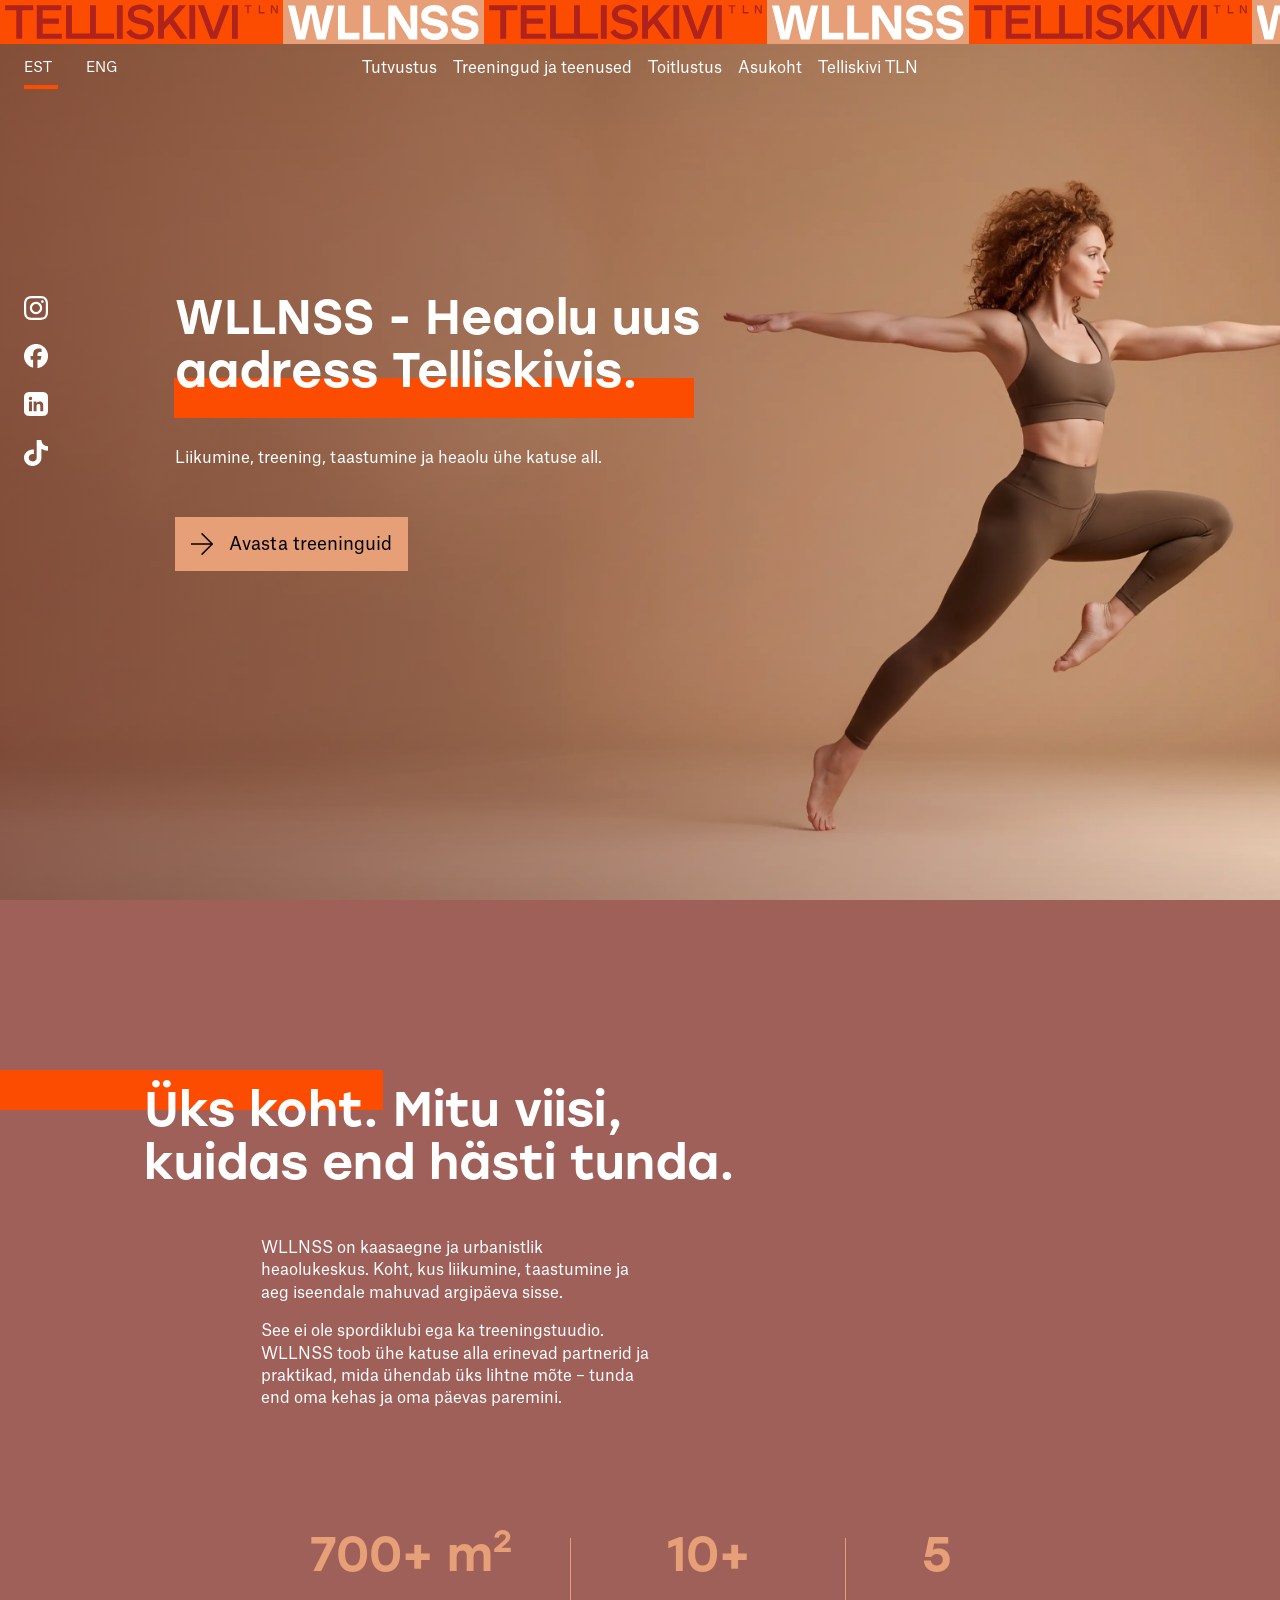
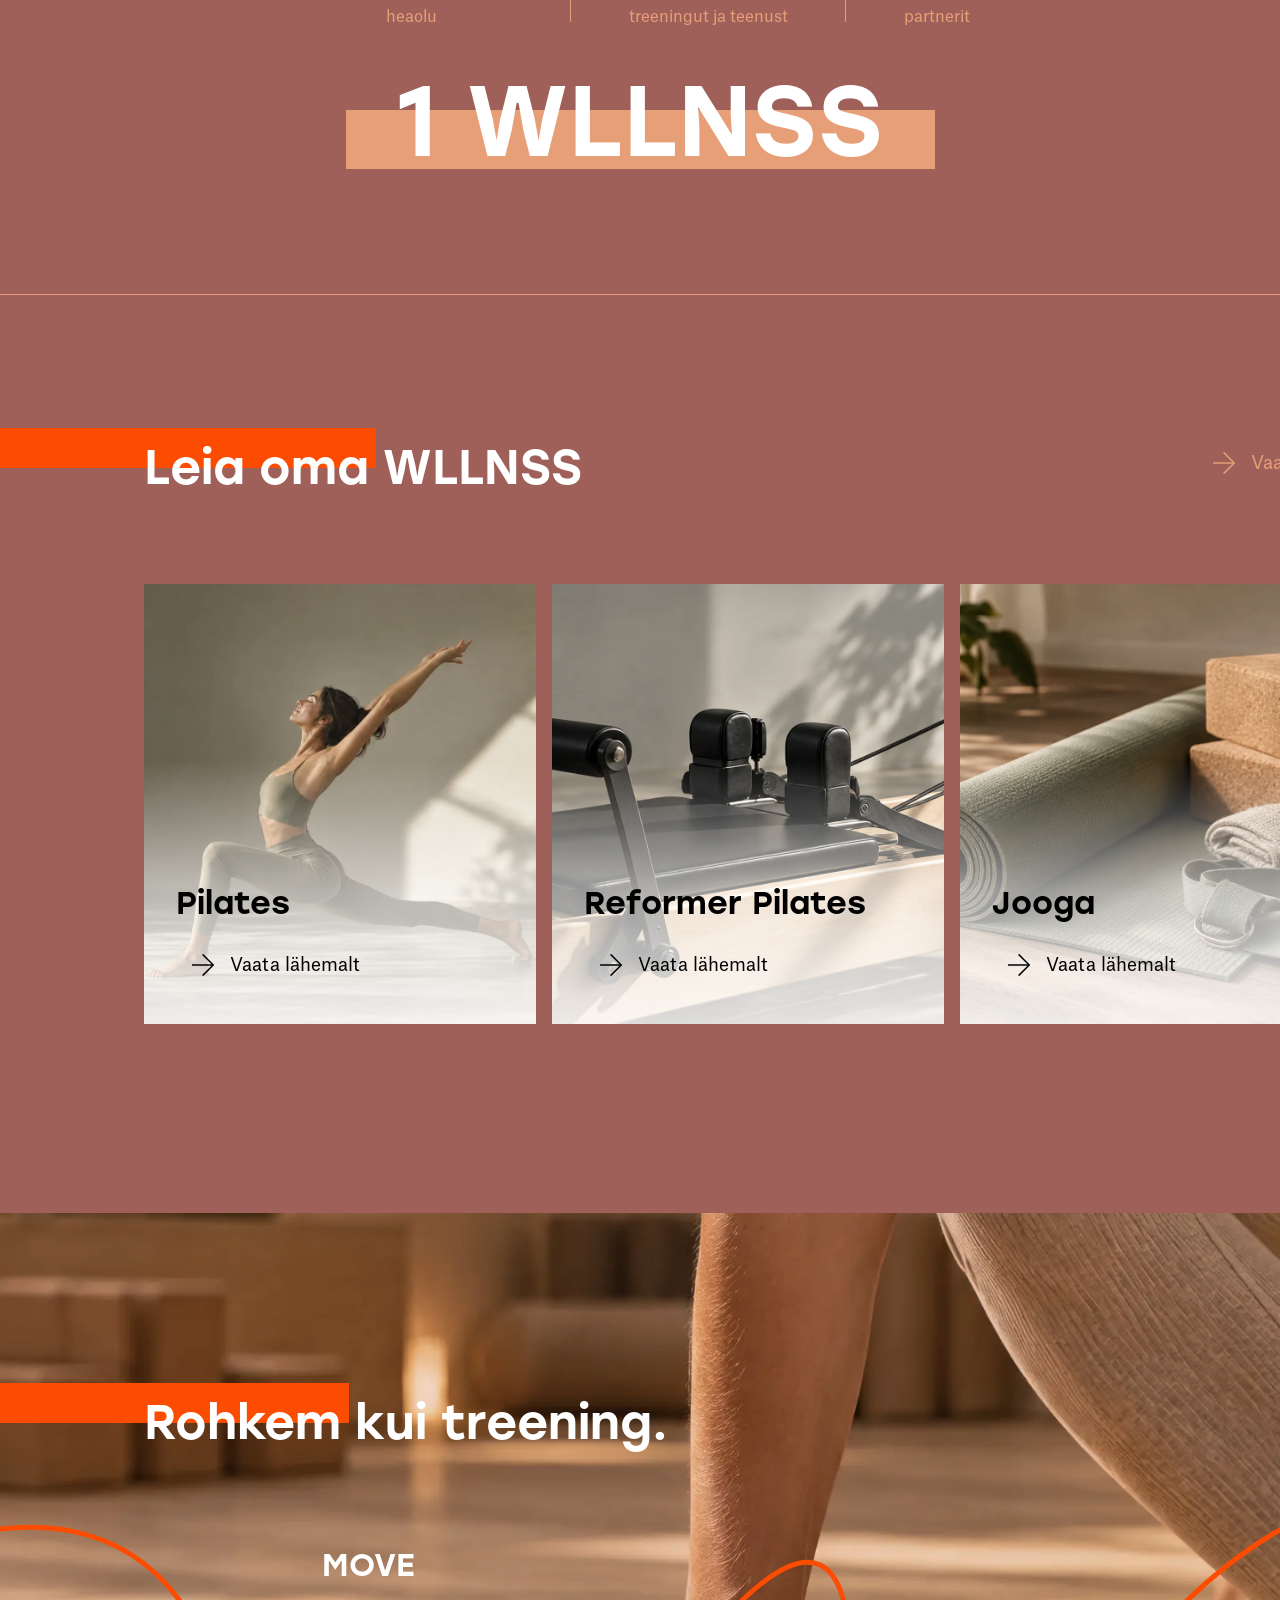
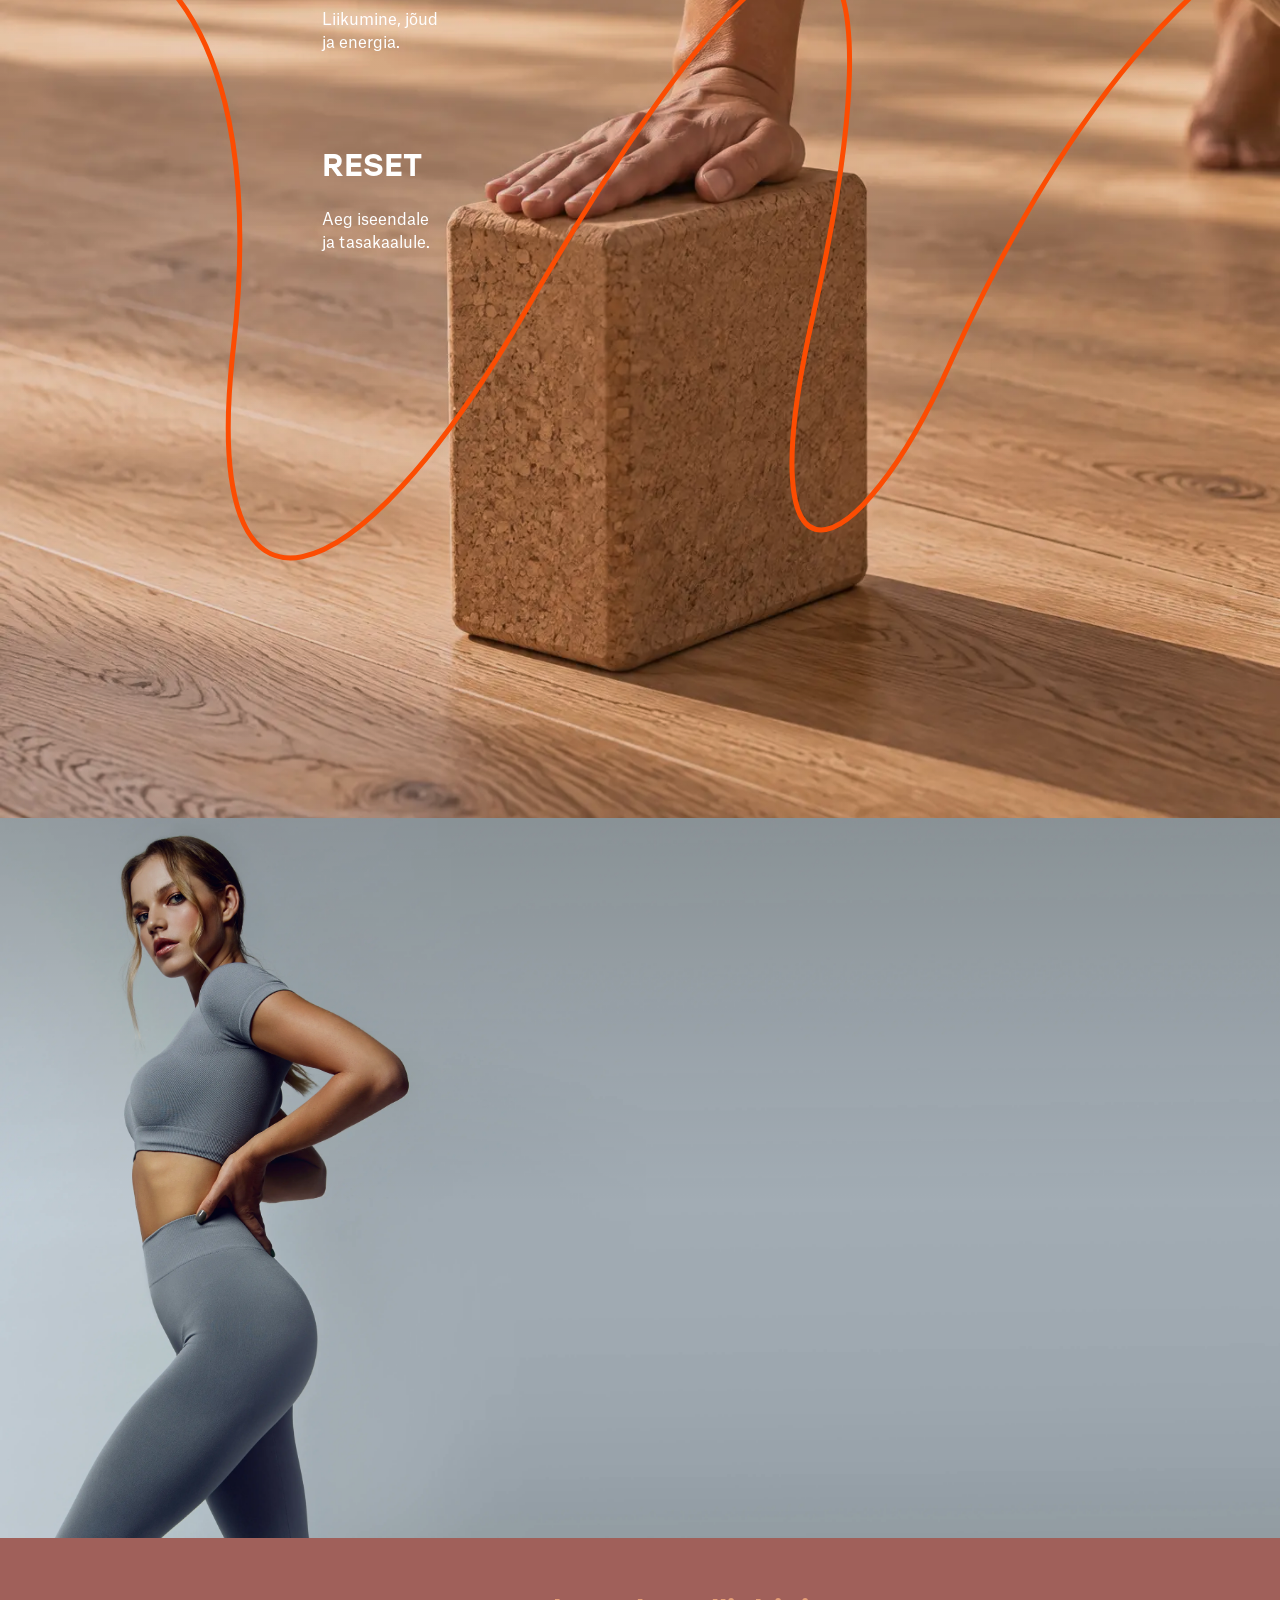
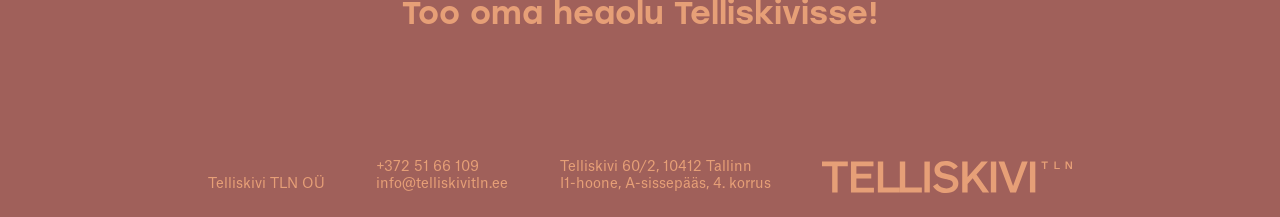
==== index.html @ 62256bb4 "Client feedback: menu links in the bar on desktop, Toitlustus item, filters off, new intro text Co-A" ====
<!doctype html>
<html lang="et">
<head>
  <!-- @head -->
  <meta charset="utf-8">
  <meta name="viewport" content="width=device-width, initial-scale=1">
  <meta name="robots" content="noindex, nofollow">
  <meta name="theme-color" content="#A0605A">
  <link rel="stylesheet" href="assets/css/tokens.css">
  <link rel="stylesheet" href="assets/css/style.css">
  <!-- /@head -->
  <title>WLLNSS &ndash; Telliskivi</title>
</head>
<body>

  <!-- @header -->
  <svg class="sprite" aria-hidden="true" focusable="false" xmlns="http://www.w3.org/2000/svg">
    <!-- nool.svg (identical in this file and M-hoone), stroke -> currentColor -->
    <symbol id="ic-nool" viewBox="0 0 22 22">
      <path d="M0 11.0024H21.2067" stroke="currentColor" stroke-width="1.5" stroke-miterlimit="10" fill="none"/>
      <path d="M10.6033 0.367188L21.2637 11.0025L10.6033 21.6378" stroke="currentColor" stroke-width="1.5" stroke-miterlimit="10" fill="none"/>
    </symbol>
  </svg>

  <!-- Sticky header. Ticker and menu bar both stay at the top; the bar
       gets its 90% light background as soon as the page scrolls.
       Menu = main Telliskivi site menu, Figma "MENÜÜ EXPLORATION" 3:398:
       transparent 3:605, open 3:815, scrolled + open 3:1035.
       KOGUKOND is a main-site item and is left out on WLLNSS (Ken). -->
  <header class="hdr" data-header>
    <!-- Figma 2:59 — ticker-logo.svg is exactly one repeat period, so it tiles with no seam -->
    <a class="ticker" href="index.html" aria-label="Telliskivi TLN WLLNSS — avaleht">
      <span class="ticker__track"></span>
    </a>

    <div class="hdr__bar">
      <nav class="lang" aria-label="Keel">
        <a href="#" aria-current="true">EST</a>
        <a href="#" lang="en">ENG</a>
      </nav>

      <!-- Client 2026-10-14: menu out of the burger into the bar on desktop, like the
           main site's centre links (telliskivitln.ee). Not in Figma. -->
      <nav class="hdr__links" aria-label="Peamen&uuml;&uuml;">
        <a href="index.html#tutvustus">Tutvustus</a>
        <a href="treeningud.html" data-page="treeningud">Treeningud ja teenused</a>
        <a href="#">Toitlustus</a>   <!-- placeholder: client sends the link / PDF -->
        <a href="index.html#asukoht">Asukoht</a>
        <a href="https://telliskivitln.ee" target="_blank" rel="noopener">Telliskivi TLN</a>
      </nav>

      <div class="hdr__right">
        <button class="hdr__menu-btn" data-burger aria-expanded="false" aria-controls="site-nav">
          <span class="hdr__menu-label">Men&uuml;&uuml;</span>
          <span class="hdr__burger" aria-hidden="true"><i></i><i></i><i></i></span>
          <img class="hdr__close" src="assets/img/sulge.svg" alt="" width="24" height="18">
        </button>
      </div>
    </div>

    <!-- Open menu — 3:1027 (transparent, blur only) / 3:1247 (scrolled, 90% light) -->
    <nav class="menu-drop" id="site-nav" data-nav>
      <!-- Menu (Ken, 2026-10-12; Toitlustus added 2026-10-14) — phones/tablets only, desktop has the links in the bar -->
      <a href="index.html#tutvustus">Tutvustus</a>
      <a href="treeningud.html" data-page="treeningud">Treeningud ja teenused</a>
      <a href="#">Toitlustus</a>   <!-- placeholder: client sends the link / PDF -->
      <a href="index.html#asukoht">Asukoht</a>
      <a href="https://telliskivitln.ee" target="_blank" rel="noopener">Telliskivi TLN</a>
    </nav>
  </header>
  <!-- /@header -->

  <main>

    <!-- HERO — Figma 2:156 -->
    <section class="hero">
      <img class="hero__img" src="assets/img/WLLNSS_2.webp" alt="" fetchpriority="high">
      <div class="canvas">
        <span class="bar bar--hero" data-reveal aria-hidden="true"></span>
        <h1 class="hero__title h1" data-reveal>WLLNSS - Heaolu uus<br>aadress Telliskivis.</h1>
        <p class="hero__text" data-reveal data-reveal-delay="80">Liikumine, treening, taastumine ja heaolu &uuml;he katuse all.</p>
        <a class="nupp nupp--hele hero__cta" href="#treeningud" data-reveal data-reveal-delay="160"><svg class="nupp__arrow" aria-hidden="true"><use href="#ic-nool"/></svg>Avasta treeninguid</a>

      </div>

      <!-- Figma 2:201 — social.svg inlined (fill -> currentColor) with a link
           around each icon, so each one can change colour on hover.
           Outside .canvas so it is always 24px from the screen edge, not the 1440 canvas. -->
      <svg class="social" width="24" height="170" viewBox="0 0 24 170" fill="none" xmlns="http://www.w3.org/2000/svg">
          <a href="#" aria-label="Instagram"><rect y="0" width="24" height="24" fill="transparent"/><path d="M7.03179 0.077863C5.75504 0.139923 4.8817 0.343834 4.1192 0.640834C3.3301 0.946701 2.66069 1.35896 1.99571 2.02831C1.33074 2.69767 0.918457 3.36703 0.617002 4.15608C0.31998 4.91853 0.120488 5.7918 0.0628566 7.06846C0.00965865 8.35399 -0.00364083 8.76181 0.000792326 12.0199C0.00522549 15.2781 0.0229581 15.6859 0.0805892 16.967C0.142653 18.2437 0.346579 19.1169 0.643601 19.8794C0.949489 20.6684 1.36177 21.3378 2.03118 22.0027C2.70059 22.6676 3.36999 23.0755 4.1591 23.3813C4.9216 23.6783 5.79493 23.8778 7.07168 23.9354C8.35287 23.9931 8.76072 24.0064 12.0191 23.9975C15.2775 23.9931 15.6898 23.9753 16.9665 23.9177C18.2433 23.8556 19.1166 23.6517 19.8791 23.3547C20.6682 23.0444 21.3376 22.6366 22.0026 21.9673C22.6675 21.2979 23.0754 20.6285 23.3813 19.8395C23.6783 19.077 23.8778 18.2038 23.9354 16.9271C23.9931 15.646 24.0064 15.2382 23.9975 11.9801C23.9931 8.72191 23.9753 8.31409 23.9177 7.033C23.8556 5.75634 23.6517 4.88307 23.3547 4.12062C23.0444 3.33157 22.6365 2.66221 21.9671 1.99729C21.2977 1.33236 20.6283 0.920104 19.8392 0.61867C19.0767 0.32167 18.2034 0.122191 16.9266 0.0645645C15.6454 0.0069375 15.2376 -0.00636103 11.9792 0.00250466C8.72082 0.00693751 8.31297 0.0246689 7.03179 0.0822959M7.17365 21.7722C6.00329 21.7234 5.36935 21.5284 4.94377 21.3644C4.38519 21.1472 3.98177 20.8856 3.56062 20.469C3.13947 20.0478 2.87791 19.6489 2.66069 19.0903C2.49666 18.6648 2.29717 18.0309 2.24397 16.8606C2.18634 15.5973 2.17304 15.216 2.16418 12.0111C2.15974 8.80613 2.16861 8.42934 2.22624 7.16155C2.275 5.99128 2.47006 5.35738 2.63409 4.93183C2.85132 4.36886 3.10844 3.9699 3.52959 3.54878C3.95074 3.12766 4.34972 2.86612 4.9083 2.64891C5.32945 2.4849 5.96783 2.28542 7.13375 2.23223C8.40163 2.17017 8.77845 2.1613 11.9836 2.15243C15.1888 2.148 15.5701 2.15687 16.8335 2.21449C18.0039 2.26326 18.6378 2.4583 19.0634 2.62232C19.6264 2.83953 20.0254 3.09663 20.4465 3.51775C20.8677 3.93887 21.1292 4.33339 21.3465 4.89637C21.5105 5.31749 21.71 5.95582 21.7632 7.12165C21.8252 8.38945 21.8385 8.76624 21.843 11.9712C21.8474 15.1761 21.8385 15.5574 21.7809 16.8207C21.7322 17.991 21.5371 18.6249 21.3731 19.0504C21.1558 19.609 20.8987 20.0124 20.4776 20.4335C20.0564 20.8546 19.6574 21.1161 19.0989 21.3334C18.6777 21.4974 18.0393 21.6968 16.8734 21.75C15.6055 21.8077 15.2287 21.821 12.0235 21.8298C8.81835 21.8343 8.44153 21.8254 7.17365 21.7678M16.9576 5.58346C16.9576 6.37694 17.6049 7.0197 18.3984 7.0197C19.1919 7.0197 19.8392 6.3725 19.8348 5.57902C19.8348 4.78554 19.1875 4.13835 18.3895 4.14278C17.596 4.14278 16.9488 4.78998 16.9532 5.58346M5.83927 12.0066C5.8437 15.4111 8.60999 18.1639 12.0147 18.155C15.4193 18.1506 18.1723 15.3845 18.1679 11.9801C18.1635 8.57563 15.3972 5.82283 11.9925 5.8317C8.58783 5.83613 5.83483 8.60222 5.8437 12.0066M8.00265 12.0022C8.00265 9.79466 9.78478 7.99936 11.9969 7.99492C14.2046 7.99492 16.0001 9.77693 16.0045 11.9889C16.0045 14.1965 14.2224 15.9918 12.0102 15.9962C9.80251 15.9962 8.00708 14.2142 8.00265 12.0022Z" fill="currentColor"/></a>
          <a href="#" aria-label="Facebook"><rect y="48" width="24" height="24" fill="transparent"/><path d="M23.9828 59.4864V60.5717C23.9613 60.6106 23.9656 60.6539 23.9656 60.6971C23.9613 60.8485 23.9613 60.9955 23.944 61.1468C23.9225 61.3457 23.901 61.5446 23.8752 61.7435C23.8321 62.0721 23.7719 62.3964 23.6987 62.7207C23.5609 63.3175 23.3845 63.9055 23.1563 64.4763C22.9583 64.9779 22.7259 65.4665 22.4633 65.9378C22.2524 66.314 22.0242 66.6815 21.7703 67.0318C21.6024 67.2609 21.4345 67.4944 21.2494 67.7106C21.1289 67.8533 21.0127 67.996 20.8878 68.13C20.7501 68.2814 20.6124 68.4327 20.466 68.5754C20.2981 68.744 20.1216 68.904 19.9452 69.064C19.816 69.1808 19.6783 69.2975 19.5448 69.4099C19.3253 69.5915 19.0972 69.7602 18.8647 69.9245C18.473 70.2012 18.0684 70.4477 17.6509 70.6769C17.3409 70.8412 17.0267 70.9925 16.7082 71.1309C16.1873 71.3514 15.6536 71.5373 15.1112 71.6844C14.642 71.8097 14.1642 71.9092 13.6821 71.9784C13.6261 71.987 13.5702 71.9914 13.5099 72C13.4841 72 13.4626 71.987 13.4626 71.9611C13.4626 71.9265 13.4626 71.8919 13.4626 71.8573C13.4626 69.1981 13.4626 66.5345 13.4626 63.8752C13.4626 63.845 13.4626 63.8147 13.4626 63.7844C13.4626 63.7455 13.4798 63.7282 13.5185 63.7239C13.5616 63.7239 13.6046 63.7239 13.6434 63.7239C14.599 63.7239 15.5546 63.7239 16.5102 63.7239C16.5489 63.7239 16.5876 63.7239 16.6264 63.7239C16.6479 63.7239 16.6694 63.7153 16.691 63.7109C16.6996 63.685 16.7039 63.6634 16.7082 63.6418C16.7426 63.4645 16.7727 63.2872 16.8072 63.1056C16.8804 62.6948 16.9578 62.2883 17.031 61.8776C17.1128 61.4279 17.1946 60.9739 17.2807 60.5242C17.3022 60.4074 17.3237 60.2907 17.3452 60.1739C17.3538 60.135 17.3625 60.1004 17.3366 60.0615C17.2893 60.0399 17.2376 60.0485 17.1903 60.0485C15.9979 60.0485 14.8013 60.0485 13.6089 60.0485C13.4583 60.0485 13.4583 60.0485 13.4583 59.8929C13.4583 59.4605 13.4583 59.0281 13.4583 58.5957C13.4583 58.3622 13.4755 58.133 13.5099 57.9038C13.5487 57.6703 13.6046 57.4412 13.695 57.225C13.8328 56.9093 14.0351 56.6499 14.3235 56.4596C14.543 56.3126 14.7884 56.2175 15.0423 56.1569C15.3652 56.0791 15.6923 56.0445 16.0238 56.0402C16.1701 56.0402 16.3165 56.0402 16.4628 56.0402C16.7684 56.0359 17.0784 56.0575 17.384 56.0661C17.4184 56.0661 17.4528 56.0748 17.4873 56.0748C17.5088 56.0748 17.5303 56.0748 17.5519 56.0748C17.5734 56.0272 17.5648 55.984 17.5648 55.9451C17.5648 54.9289 17.5648 53.9085 17.5648 52.8923C17.5648 52.7367 17.5648 52.7496 17.427 52.7194C17.2764 52.6848 17.1257 52.6588 16.9751 52.6329C16.7039 52.5853 16.4284 52.5551 16.1529 52.5291C16.0453 52.5205 15.9377 52.5118 15.8301 52.5032C15.645 52.4902 15.4642 52.4686 15.2791 52.4643C14.9993 52.4599 14.7195 52.4643 14.4397 52.4643C14.4139 52.4643 14.388 52.4643 14.3579 52.4643C14.2073 52.4772 14.0609 52.4902 13.9102 52.5032C13.8069 52.5118 13.7036 52.5205 13.6003 52.5335C13.3937 52.568 13.1828 52.5983 12.9762 52.6459C12.4941 52.7496 12.0292 52.901 11.5901 53.1302C11.1123 53.381 10.6905 53.7009 10.3418 54.116C10.1309 54.3668 9.9501 54.6392 9.79944 54.9333C9.50243 55.5083 9.33456 56.1224 9.22694 56.758C9.19251 56.9612 9.16668 57.1601 9.14946 57.3633C9.13225 57.5752 9.11072 57.7871 9.10642 57.999C9.10642 58.2281 9.10642 58.453 9.10642 58.6821C9.10642 59.08 9.10642 59.4778 9.10642 59.8756C9.10642 59.9102 9.10642 59.9447 9.10642 59.9793C9.10642 60.0226 9.0849 60.0442 9.04185 60.0442C9.00311 60.0442 8.96437 60.0442 8.92563 60.0442C8.21969 60.0442 7.51375 60.0442 6.80781 60.0442C6.77338 60.0442 6.73894 60.0442 6.7045 60.0442C6.68298 60.0442 6.66146 60.0528 6.64424 60.0572C6.62272 60.1091 6.63133 60.1566 6.63133 60.1999C6.63133 61.3241 6.63133 62.444 6.63133 63.5682C6.63133 63.5942 6.63133 63.6245 6.63133 63.6504C6.63133 63.672 6.63994 63.6936 6.64854 63.7196C6.69589 63.7196 6.73464 63.7196 6.77768 63.7196C7.178 63.7196 7.57401 63.7196 7.97433 63.7196C8.30578 63.7196 8.63292 63.7196 8.96437 63.7196C9.00741 63.7196 9.05046 63.7109 9.0935 63.7369C9.0935 63.7498 9.10642 63.7715 9.10642 63.7888C9.10642 63.8234 9.10642 63.8579 9.10642 63.8925C9.10642 66.448 9.10642 69.0035 9.10642 71.5633C9.10642 71.5979 9.10642 71.6325 9.10642 71.6671C9.10642 71.6843 9.09781 71.7016 9.0892 71.7276C9.05907 71.7276 9.03324 71.7276 9.00741 71.7189C8.81802 71.6671 8.62862 71.6152 8.44353 71.559C7.98725 71.4163 7.54388 71.252 7.10913 71.053C6.55385 70.8023 6.02009 70.5169 5.51216 70.1839C5.11614 69.9245 4.73304 69.6478 4.37146 69.3451C4.08737 69.1116 3.81618 68.8608 3.55361 68.6014C3.41156 68.463 3.28242 68.3203 3.14898 68.1733C3.06289 68.0825 2.9768 67.9873 2.89502 67.8879C2.65397 67.5982 2.41722 67.3042 2.20199 66.9928C1.9179 66.5864 1.65532 66.1626 1.42288 65.7259C1.255 65.4146 1.10434 65.0946 0.9666 64.766C0.742765 64.2385 0.553366 63.6936 0.407013 63.1358C0.256355 62.5651 0.144438 61.9857 0.0841749 61.3976C0.0626524 61.1857 0.0411301 60.9782 0.0239121 60.7663C0.0109986 60.5847 0.00669603 60.4031 0.00239153 60.2258C-0.00191298 60.0485 -0.0019135 59.8712 0.0153045 59.694C0.0325225 59.5167 0.0239125 59.3394 0.0411305 59.1621C0.0583485 58.9935 0.0712623 58.8248 0.0884803 58.6562C0.118612 58.3665 0.161658 58.0811 0.217617 57.8001C0.31662 57.2639 0.450059 56.7407 0.626543 56.2218C0.742765 55.8716 0.876204 55.5256 1.02256 55.1884C1.20335 54.7776 1.40135 54.3798 1.62519 53.995C1.88346 53.5496 2.16325 53.1258 2.47748 52.7194C2.76158 52.3518 3.05859 51.993 3.38573 51.66C3.57513 51.4654 3.76453 51.2665 3.97545 51.0892C4.1218 50.9638 4.26385 50.8341 4.4102 50.7131C4.65986 50.5055 4.91814 50.3152 5.18071 50.1293C5.56812 49.8569 5.97274 49.6104 6.39027 49.3899C6.70881 49.2213 7.03165 49.0613 7.3674 48.9229C7.73759 48.7673 8.11638 48.6289 8.50379 48.5122C8.94285 48.3781 9.38621 48.27 9.83388 48.1879C10.1223 48.136 10.4064 48.0884 10.6991 48.0625C10.7938 48.0538 10.8885 48.0452 10.9875 48.0365C11.1554 48.0235 11.3232 48.0019 11.4911 48.0019C11.8398 47.9976 12.1884 48.0019 12.5371 48.0019C12.5758 48.0019 12.6146 48.0019 12.6533 48.0062C12.804 48.0192 12.9503 48.0322 13.101 48.0452C13.2129 48.0538 13.3248 48.0625 13.4324 48.0754C13.6735 48.11 13.9102 48.1446 14.147 48.1835C14.698 48.2787 15.236 48.417 15.7655 48.5943C16.1615 48.724 16.5446 48.8754 16.9234 49.044C17.4744 49.2948 18.0038 49.5802 18.5118 49.9088C18.8906 50.1553 19.2607 50.4233 19.6094 50.7131C19.8634 50.9249 20.113 51.1411 20.3498 51.3746C20.6511 51.6687 20.9395 51.98 21.2107 52.3043C21.512 52.6632 21.7875 53.035 22.0415 53.4242C22.2868 53.7961 22.5106 54.1852 22.713 54.583C22.9669 55.0889 23.1908 55.6121 23.3715 56.1483C23.4662 56.4207 23.548 56.6974 23.6212 56.9785C23.7116 57.3201 23.7848 57.666 23.845 58.0163C23.8838 58.2498 23.9139 58.4789 23.9397 58.7124C23.9613 58.9243 23.9828 59.1318 23.9828 59.348C23.9828 59.3783 23.9828 59.4086 23.9828 59.4388C23.9828 59.4561 23.9914 59.4734 24 59.4951L23.9828 59.4864Z" fill="currentColor"/></a>
          <a href="#" aria-label="LinkedIn"><rect y="96" width="24" height="24" fill="transparent"/><g clip-path="url(#social-clip)"><path fill-rule="evenodd" clip-rule="evenodd" d="M23.9985 113.91C23.9985 114.041 23.9944 114.326 23.9865 114.546C23.9672 115.085 23.9245 115.78 23.8599 116.096C23.7628 116.572 23.6164 117.021 23.4254 117.395C23.1994 117.838 22.9111 118.234 22.5685 118.576C22.2268 118.917 21.8309 119.204 21.3893 119.429C21.0134 119.621 20.5614 119.767 20.0829 119.864C19.7692 119.927 19.0796 119.969 18.5444 119.988C18.3239 119.996 18.0389 120 17.9082 120L6.09075 119.998C5.95932 119.998 5.6743 119.994 5.45436 119.986C4.91578 119.967 4.22056 119.924 3.90407 119.859C3.42807 119.762 2.9789 119.616 2.60501 119.425C2.16263 119.199 1.76656 118.911 1.42468 118.568C1.0835 118.226 0.796334 117.83 0.571211 117.389C0.379526 117.013 0.23308 116.561 0.136343 116.082C0.0732231 115.769 0.0312025 115.079 0.0122485 114.544C0.00438087 114.324 0.000447027 114.039 0.000447027 113.908L0.00223514 102.09C0.00223514 101.959 0.00616898 101.674 0.0142155 101.454C0.033527 100.915 0.0762629 100.22 0.140814 99.9036C0.237908 99.4276 0.384354 98.9785 0.575503 98.6046C0.80152 98.1622 1.08976 97.7661 1.43219 97.4242C1.77407 97.0831 2.16978 96.7959 2.61144 96.5708C2.9873 96.3793 3.43934 96.2326 3.91802 96.1361C4.23147 96.0728 4.92132 96.0308 5.45668 96.0118C5.67698 96.0039 5.962 96 6.09289 96L17.9103 96.0018C18.0418 96.0018 18.3268 96.0059 18.5467 96.0138C19.0853 96.0331 19.7805 96.0758 20.0972 96.1404C20.573 96.2375 21.0222 96.3839 21.3961 96.5749C21.8383 96.8009 22.2345 97.0891 22.5764 97.4317C22.9176 97.7734 23.2047 98.1693 23.4299 98.611C23.6215 98.9867 23.768 99.4387 23.8646 99.9174C23.9279 100.231 23.9699 100.921 23.9888 101.456C23.9967 101.676 24.0006 101.961 24.0006 102.092L23.9988 113.909L23.9985 113.91ZM6.49361 104.18C7.43487 104.18 8.19785 103.417 8.19785 102.475C8.19785 101.534 7.43487 100.771 6.49361 100.771C5.55235 100.771 4.78918 101.534 4.78918 102.475C4.78918 103.417 5.55235 104.18 6.49361 104.18ZM7.97953 105.614H5.00769V115.229H7.97953V105.614ZM18.8462 107.516C18.6433 107.077 18.4226 106.656 18.0366 106.345C17.6609 106.041 17.2217 105.757 16.7565 105.614C16.2288 105.453 15.8374 105.42 15.2872 105.444C14.195 105.489 12.9857 106.115 12.3713 107.013V105.614H9.63996V115.229H12.5392V110.069C12.5392 110.015 12.553 109.143 13.1945 108.564C13.9906 107.847 16.3046 107.807 16.3046 109.999L16.2973 115.229H19.211V109.023C19.211 108.509 19.0604 107.98 18.8464 107.516L18.8462 107.516Z" fill="currentColor"/></g></a>
          <a href="#" aria-label="TikTok"><rect y="144" width="24" height="26" fill="transparent"/><path d="M20.4153 149.212C18.9329 148.298 17.8627 146.837 17.5291 145.134C17.457 144.766 17.4175 144.388 17.4175 144H12.6858L12.678 161.914C12.5985 163.92 10.851 165.53 8.70827 165.53C8.04243 165.53 7.41519 165.373 6.86331 165.098C5.59735 164.469 4.73116 163.215 4.73116 161.773C4.73116 159.701 6.51546 158.015 8.70827 158.015C9.11769 158.015 9.51012 158.079 9.88187 158.189V153.625C9.49725 153.576 9.10667 153.545 8.70827 153.545C3.9068 153.545 0 157.236 0 161.773C0 164.556 1.47229 167.019 3.71793 168.509C5.13232 169.447 6.8532 170 8.70873 170C13.5107 170 17.4175 166.309 17.4175 161.773V152.689C19.273 153.947 21.5467 154.689 24 154.689V150.219C22.6784 150.219 21.4474 149.848 20.4153 149.212Z" fill="currentColor"/></a>
        <defs><clipPath id="social-clip"><rect width="24" height="24" transform="translate(0 96)"/></clipPath></defs>
      </svg>
    </section>

    <!-- INTRO — Figma "Telliskivi – Web" 5605:5327 (tume, valge tekst) -->
    <section class="intro" id="tutvustus">
      <div class="canvas">
        <span class="bar bar--orange" style="--bar-w: 393px" data-reveal aria-hidden="true"></span>
        <h2 class="intro__title h1" data-reveal>&Uuml;ks koht. Mitu viisi, kuidas end h&auml;sti tunda.</h2>
        <div class="intro__text" data-reveal data-reveal-delay="80">
          <p>WLLNSS on kaasaegne ja urbanistlik heaolukeskus. Koht, kus liikumine, taastumine ja aeg iseendale mahuvad argip&auml;eva sisse.</p>
          <p>See ei ole spordiklubi ega ka treeningstuudio. WLLNSS toob &uuml;he katuse alla erinevad partnerid ja praktikad, mida &uuml;hendab &uuml;ks lihtne m&otilde;te &ndash; tunda end oma kehas ja oma p&auml;evas paremini.</p>
        </div>
      </div>
    </section>

    <!-- NUMBRID — Figma 5596:10132: hele band, stats centred, "1 WLLNSS" on an orange bar -->
    <section class="numbrid">
      <div class="numbrid__inner" data-reveal>
        <div class="numbrid__row">
          <div class="numbrid__stat"><p class="numbrid__num"><span data-count-to="700">700</span>+ m<sup>2</sup></p><p class="numbrid__label">heaolu</p></div>
          <div class="numbrid__stat"><p class="numbrid__num"><span data-count-to="10">10</span>+</p><p class="numbrid__label">treeningut ja teenust</p></div>
          <div class="numbrid__stat"><p class="numbrid__num"><span data-count-to="5">5</span></p><p class="numbrid__label">partnerit</p></div>
        </div>
        <p class="numbrid__big"><span>1 WLLNSS</span></p>
      </div>
    </section>

    <!-- TREENINGUD — Figma 2:224. Cards 5–8 are duplicates of 1–4 until real content arrives -->
    <section class="treeningud" id="treeningud">
      <div class="canvas">
        <span class="bar bar--orange" style="--bar-w: 386px" data-reveal aria-hidden="true"></span>
        <h2 class="treeningud__title h1" data-reveal>Leia oma WLLNSS</h2>
        <a class="nupp treeningud__all" href="treeningud.html" data-reveal data-reveal-delay="80"><svg class="nupp__arrow" aria-hidden="true"><use href="#ic-nool"/></svg>Vaata k&otilde;iki</a>
      </div>

      <div class="slider" data-slider>
        <div class="slider__track" data-slider-track>
          <a class="ala" href="pilates.html">
            <img class="ala__img ala__img--pilates" src="assets/img/pilates_3.webp" alt="" loading="lazy">
            <span class="ala__body">
              <span class="ala__title">Pilates</span>
              <span class="nupp ala__nupp"><svg class="nupp__arrow" aria-hidden="true"><use href="#ic-nool"/></svg>Vaata l&auml;hemalt</span>
            </span>
          </a>
          <a class="ala" href="reformer-pilates.html">
            <img class="ala__img ala__img--reformer" src="assets/img/reformer_3.webp" alt="" loading="lazy">
            <span class="ala__body">
              <span class="ala__title">Reformer Pilates</span>
              <span class="nupp ala__nupp"><svg class="nupp__arrow" aria-hidden="true"><use href="#ic-nool"/></svg>Vaata l&auml;hemalt</span>
            </span>
          </a>
          <a class="ala" href="jooga.html">
            <img class="ala__img ala__img--yoga" src="assets/img/yoga_3.webp" alt="" loading="lazy">
            <span class="ala__body">
              <span class="ala__title">Jooga</span>
              <span class="nupp ala__nupp"><svg class="nupp__arrow" aria-hidden="true"><use href="#ic-nool"/></svg>Vaata l&auml;hemalt</span>
            </span>
          </a>
          <a class="ala" href="personaaltreening.html">
            <img class="ala__img ala__img--personaaltreening" src="assets/img/personal_3.webp" alt="" loading="lazy">
            <span class="ala__body">
              <span class="ala__title">Personaaltreening</span>
              <span class="nupp ala__nupp"><svg class="nupp__arrow" aria-hidden="true"><use href="#ic-nool"/></svg>Vaata l&auml;hemalt</span>
            </span>
          </a>
          <a class="ala" href="pilates.html">
            <img class="ala__img ala__img--pilates" src="assets/img/pilates_3.webp" alt="" loading="lazy">
            <span class="ala__body">
              <span class="ala__title">Pilates</span>
              <span class="nupp ala__nupp"><svg class="nupp__arrow" aria-hidden="true"><use href="#ic-nool"/></svg>Vaata l&auml;hemalt</span>
            </span>
          </a>
          <a class="ala" href="reformer-pilates.html">
            <img class="ala__img ala__img--reformer" src="assets/img/reformer_3.webp" alt="" loading="lazy">
            <span class="ala__body">
              <span class="ala__title">Reformer Pilates</span>
              <span class="nupp ala__nupp"><svg class="nupp__arrow" aria-hidden="true"><use href="#ic-nool"/></svg>Vaata l&auml;hemalt</span>
            </span>
          </a>
          <a class="ala" href="jooga.html">
            <img class="ala__img ala__img--yoga" src="assets/img/yoga_3.webp" alt="" loading="lazy">
            <span class="ala__body">
              <span class="ala__title">Jooga</span>
              <span class="nupp ala__nupp"><svg class="nupp__arrow" aria-hidden="true"><use href="#ic-nool"/></svg>Vaata l&auml;hemalt</span>
            </span>
          </a>
          <a class="ala" href="personaaltreening.html">
            <img class="ala__img ala__img--personaaltreening" src="assets/img/personal_3.webp" alt="" loading="lazy">
            <span class="ala__body">
              <span class="ala__title">Personaaltreening</span>
              <span class="nupp ala__nupp"><svg class="nupp__arrow" aria-hidden="true"><use href="#ic-nool"/></svg>Vaata l&auml;hemalt</span>
            </span>
          </a>
        </div>
      </div>

      <div class="canvas">
        <div class="slider__nav">
          <button class="nupp nupp-round nupp-round--back" type="button" data-slider-prev aria-label="Eelmised"><svg class="nupp__arrow" aria-hidden="true"><use href="#ic-nool"/></svg></button>
          <button class="nupp nupp-round" type="button" data-slider-next aria-label="J&auml;rgmised"><svg class="nupp__arrow" aria-hidden="true"><use href="#ic-nool"/></svg></button>
        </div>
      </div>
    </section>

    <!-- ROHKEM KUI TREENING — Figma 2:273 -->
    <section class="rohkem">
      <img class="rohkem__img" src="assets/img/emotsioon.webp" alt="" loading="lazy">
      <div class="canvas">
        <!-- Figma 2:288 — laine.svg, inlined so it can draw itself on.
             Designed rotated 180deg; transform kept rather than re-plotting the path. -->
        <svg class="laine" data-reveal viewBox="0 0 2817.18 677.432" preserveAspectRatio="none" aria-hidden="true">
          <path pathLength="1" d="M0.929414 582C214.429 667.5 423.429 686.771 606.429 668.771C789.429 650.771 944.929 435.271 1053.43 194.771C1144.65 -7.4229 1258.17 -57.6655 1189.43 244.771C1102.16 628.771 1160.93 795.771 1479.93 244.771C1646.65 -43.203 1804.93 -99.2289 1769.43 212.271C1733.93 523.771 1844.43 697.771 2086.93 610.771C2303.43 534.5 2527.43 406 2816.93 376.5"/>
        </svg>

        <span class="bar bar--orange" style="--bar-w: 359px" data-reveal aria-hidden="true"></span>
        <h2 class="rohkem__title h1" data-reveal>Rohkem kui treening.</h2>

        <div class="viis viis--move" data-reveal><p class="viis__title">MOVE</p><p class="viis__text">Liikumine, j&otilde;ud<br>ja energia.</p></div>
        <div class="viis viis--reset" data-reveal><p class="viis__title">RESET</p><p class="viis__text">Aeg iseendale<br>ja tasakaalule.</p></div>
        <div class="viis viis--recover" data-reveal><p class="viis__title">RECOVER</p><p class="viis__text">Taastumine ja keha<br>eest hoolitsemine.</p></div>
        <div class="viis viis--connect" data-reveal><p class="viis__title">CONNECT</p><p class="viis__text">Inimesed, kogukond<br>ja kohtumised.</p></div>
      </div>
    </section>

    <!-- ASUKOHT — Figma 2:289 -->
    <section class="asukoht" id="asukoht">
      <img class="asukoht__img" src="assets/img/location.webp" alt="" loading="lazy">
      <div class="asukoht__inner">
        <div class="asukoht__content">
        <p class="asukoht__title" data-reveal>WLLNSS Telliskivi TLN&rsquo;is,<br>Telliskivi 60/1, 1.korrus</p>
        <a class="nupp nupp--hele" href="https://www.google.com/maps/search/?api=1&amp;query=Telliskivi+60%2F1%2C+Tallinn" target="_blank" rel="noopener" data-reveal data-reveal-delay="80"><svg class="nupp__arrow" aria-hidden="true"><use href="#ic-nool"/></svg>VAATA ASUKOHTA KAARDIL</a>
        </div>
      </div>
    </section>

  </main>

  <!-- @footer -->
  <!-- Figma "Telliskivi – Web" 5647:5353 -->
  <footer class="ftr">
    <div class="ftr__inner">
      <p class="ftr__title">Too oma heaolu Telliskivisse!</p>

      <div class="ftr__info">
        <p>Telliskivi TLN O&Uuml;</p>
        <p><a href="tel:+3725166109">+372 51 66 109</a><br><a href="mailto:info@telliskivitln.ee">info@telliskivitln.ee</a></p>
        <p>Telliskivi 60/2, 10412 Tallinn<br>I1-hoone, A-sissep&auml;&auml;s, 4. korrus</p>
        <img class="ftr__logo" src="assets/img/footer-logo.svg" alt="Telliskivi TLN" width="250" height="32">
      </div>
    </div>
  </footer>
  <!-- /@footer -->

  <script src="assets/js/main.js"></script>
</body>
</html>
---- assets/css/tokens.css ----
/* ============================================================
   tokens.css — Telliskivi WLLNSS
   Values taken from Figma variables (file ndmYXBrFegu0M5ydwKj9HE).
   Do not invent values here.
   ============================================================ */

/* Fonts: same licensed files as Telliskivi M-hoone. */
@font-face {
  font-family: "Atlas Grotesk";
  src: url("../fonts/AtlasGrotesk-Regular-Web.woff") format("woff"),
       url("../fonts/AtlasGrotesk-Regular.otf") format("opentype");
  font-weight: 400;
  font-style: normal;
  font-display: swap;
}

@font-face {
  font-family: "Stolzl";
  src: url("../fonts/StolzlMedium/font.woff2") format("woff2"),
       url("../fonts/StolzlMedium/font.woff") format("woff");
  font-weight: 500;
  font-style: normal;
  font-display: swap;
}

:root {
  /* --- colour (Figma variables) ---------------------------- */
  --c-orange:      #FC4C02;   /* Telliskivi ORANŽ */
  --c-hele:        #E69F77;   /* WLLNSS hele */
  --c-tume:        #A0605A;   /* WLLNSS tume */

  --c-black:       #000000;
  --c-white:       #FFFFFF;
  --c-lightgrey:   #F0F0F0;   /* Helehall — hero bg in this file, button hover in M-hoone Tükid */

  /* Hovers borrowed from Telliskivi M (Tükid 1:66082). See INTERPRETATIONS.md */
  --c-orange-hover: #E74219;  /* "oranži hover" */
  --c-hele-hover:   #D9906A;  /* hele darkened by the same step as oranž -> oranži hover */
  --c-tume-hover:   #8F5550;  /* tume darkened by the same step, for the tume BRONEERI button */
  --c-btn-hover:    rgba(240, 240, 240, 0.1);  /* Helehall at 10%, Ken 2026-10-05 */

  /* --- type (Figma text styles, verbatim) ------------------ */
  --font-body:    "Atlas Grotesk", system-ui, -apple-system, sans-serif;
  --font-display: "Stolzl", system-ui, -apple-system, sans-serif;

  --fs-h1: 48px;  --lh-h1: 1.1;    /* H1 — Stolzl Medium */
  --fs-h2: 32px;  --lh-h2: 1.1;    /* H2 — Stolzl Medium */
  --fs-stat: 34px; --lh-stat: 38px; /* stat numbers, not a style in the file */
  --fs-menu: 18px; --lh-menu: 24px; /* Menüü — button labels */
  --fs-b1: 16px;  --lh-b1: 1.4;
  --fs-b2: 14px;  --lh-b2: 1.2;

  /* --- FILTERS SWITCH ---------------------------------------
     flex = treatment filters on (Kõik treeningud page) and the category
     tag on detail pages. none = both gone; the pages then match Figma
     without filters. This one word is the only thing to change. */
  --filters: none;   /* off since 2026-10-14: client says there are too few treatments to need filters */

  /* --- layout ---------------------------------------------- */
  --container: 1440px;
  --gutter: 144px;     /* Figma content inset on 1440 */
  --ticker-h: 44px;   /* live Telliskivi sites use 44 (Ken); Figma frame has 48 */

  /* --- motion ---------------------------------------------- */
  --ease:     cubic-bezier(0.22, 0.61, 0.36, 1);
  --ease-out: cubic-bezier(0.16, 1, 0.3, 1);
  --dur-fast: 150ms;
  --dur:      250ms;
  --dur-slow: 450ms;
}

@media (max-width: 1199px) { :root { --gutter: 48px; } }
@media (max-width: 700px)  { :root { --gutter: 20px; --fs-h1: 32px; --fs-h2: 24px; --fs-stat: 28px; --lh-stat: 32px; } }
---- assets/css/style.css ----
/* ============================================================
   Telliskivi WLLNSS — prototype styles
   Layout values are the Figma numbers at 1440px (frame 2:58).
   Below 1200px the layout is an adaptation, not designed.
   ============================================================ */

*, *::before, *::after { box-sizing: border-box; }
[hidden] { display: none !important; }

html { scroll-behavior: smooth; overflow-x: clip; scroll-padding-top: calc(var(--ticker-h) + 48px); }   /* clip, not hidden: hidden breaks sticky. scroll-padding: anchor links land below the sticky header */

body {
  margin: 0;
  font-family: var(--font-body);
  font-size: var(--fs-b1);
  line-height: var(--lh-b1);
  color: var(--c-black);
  background: var(--c-white);
  -webkit-font-smoothing: antialiased;
  overflow-x: clip;
}

img, svg { display: block; max-width: 100%; }
a { color: inherit; text-decoration: none; }
p, h1, h2 { margin: 0; font-weight: 400; }
button { font: inherit; }

/* Figma trims every text box to cap-height / baseline, and all its y
   positions are measured that way. text-box does the same in CSS, so the
   numbers below can be copied verbatim. (Chrome 133+, Safari 18.2+;
   Firefox ignores it and text sits a few px lower.) */
.h1, .menu-drop a, .hero__text, .intro__text,
.ala__title, .viis__title, .viis__text, .asukoht__title, .ftr__title, .ftr p {
  text-box: trim-both cap alphabetic;
}

.h1 {
  font-family: var(--font-display);
  font-weight: 500;
  font-size: var(--fs-h1);
  line-height: var(--lh-h1);
}

/* Fixed 1440 canvas: sections keep their background full-bleed and place
   content on this, so absolute positions are the Figma numbers. */
.canvas { position: relative; max-width: var(--container); margin-inline: auto; height: 100%; }

.sprite { position: absolute; width: 0; height: 0; overflow: hidden; }

section { position: relative; overflow: clip; }

/* ============================================================
   HEADER — ticker (2:59) + transparent bar over the hero (2:178)
   ============================================================ */

/* Sticky: ticker + the menu bar hanging below it both stay at the top (Ken).
   The header box is only the ticker's height, so the bar still overlays the hero. */
.hdr { position: sticky; top: 0; z-index: 50; height: var(--ticker-h); }

.ticker {
  --tile: calc(var(--ticker-h) * 11.0099);   /* ticker-logo.svg is 1275.27 x 115.83 */
  display: block;
  height: var(--ticker-h);
  overflow: hidden;
  background: var(--c-orange);
}

.ticker__track {
  display: block;
  height: 100%;
  width: calc(100% + var(--tile));
  background: url("../img/ticker-logo.svg") repeat-x left center;
  background-size: var(--tile) var(--ticker-h);
  animation: ticker-scroll 8.07s linear infinite;   /* 484px tile at ~60px/s, same speed as M-hoone */
}

@keyframes ticker-scroll {
  to { transform: translate3d(calc(-1 * var(--tile)), 0, 0); }
}

.ticker:hover .ticker__track { animation-play-state: paused; }

/* --- menu bar (Figma 3:951 / 3:1171) ------------------------
   Language left, Menüü right. The main site's centre links are hidden
   in the WLLNSS file (2:183), so they are left out. */
.hdr__bar {
  position: absolute;
  top: var(--ticker-h);
  left: 0; right: 0;
  height: 48px;
  display: flex;
  align-items: center;
  justify-content: space-between;
  padding: 0 24px;
  color: var(--c-white);
  transition: background var(--dur) var(--ease), color var(--dur) var(--ease);
}

/* Scrolled (3:1171): Figma bg rgba(245,245,244,0.9), black text */
.hdr.is-scrolled .hdr__bar { background: rgba(245, 245, 244, 0.9); color: var(--c-black); }

.lang {
  display: flex;
  justify-content: space-between;
  width: 94px;
  font-size: var(--fs-b2);
  line-height: var(--lh-b2);
}
.lang a { position: relative; transition: color var(--dur-fast) var(--ease); }
.lang a:hover { color: var(--c-orange); }
/* 34x4 orange bar under the active language, flush with the bar's bottom */
.lang a[aria-current]::after {
  content: "";
  position: absolute;
  left: 0;
  top: 25px;
  width: 34px;
  height: 4px;
  background: var(--c-orange);
}

/* Dropdown links — M-hoone link hover */
.menu-drop a {
  position: relative;
  font-size: var(--fs-b1);
  line-height: var(--lh-b1);
  white-space: nowrap;
  transition: color var(--dur-fast) var(--ease);
}
.menu-drop a::after {
  content: "";
  position: absolute;
  left: 0; bottom: -3px;
  width: 100%; height: 1px;
  background: var(--c-orange);
  transform: scaleX(0);
  transform-origin: right;
  transition: transform var(--dur) var(--ease-out);
}
.menu-drop a:hover, .menu-drop a[aria-current="page"] { color: var(--c-orange); }
.menu-drop a:hover::after { transform: scaleX(1); transform-origin: left; }

.hdr__right { display: flex; align-items: center; gap: 24px; }

/* Desktop menu in the bar (client 2026-10-14, not in Figma): main site's centre links,
   Atlas 16 centred in the bar, 16px apart (main site ~12px).
   Burger + dropdown only below 1200. */
.hdr__links {
  position: absolute;
  left: 50%;
  transform: translateX(-50%);
  display: flex;
  gap: 16px;
}
.hdr__links a { position: relative; font-size: var(--fs-b1); line-height: var(--lh-b1); white-space: nowrap; transition: color var(--dur-fast) var(--ease); }
.hdr__links a::after {
  content: "";
  position: absolute;
  left: 0; bottom: -3px;
  width: 100%; height: 1px;
  background: currentColor;
  transform: scaleX(0);
  transform-origin: right;
  transition: transform var(--dur) var(--ease-out);
}
/* Orange is unreadable on the tume pages, so hover/current = an underline in the text colour */
.hdr__links a:hover::after, .hdr__links a[aria-current="page"]::after { transform: scaleX(1); transform-origin: left; }
@media (min-width: 1200px) { .hdr__right, .hdr .menu-drop { display: none; } }
@media (max-width: 1199px) { .hdr__links { display: none; } }

.hdr__menu-btn {
  display: flex;
  align-items: center;
  gap: 12px;
  padding: 0;
  border: 0;
  background: none;
  color: inherit;
  font-size: var(--fs-b1);
  line-height: var(--lh-b1);
  cursor: pointer;
}
.hdr__menu-label { transition: opacity var(--dur-fast) var(--ease); }
.hdr__menu-btn:hover .hdr__menu-label { opacity: 0.75; }

.hdr__burger {
  display: flex;
  flex-direction: column;
  justify-content: center;
  gap: 6px;
  width: 24px;
  height: 24px;
}
.hdr__burger i { display: block; height: 2px; background: var(--c-orange); }

/* Open state: burger swaps for the designed X (3:974, 24x18) */
.hdr__close { display: none; width: 24px; height: 18px; }
.hdr__menu-btn[aria-expanded="true"] .hdr__burger { display: none; }
.hdr__menu-btn[aria-expanded="true"] .hdr__close { display: block; }

/* --- open menu (3:1027 / 3:1247) ------------------------------
   12px under the bar. Matches the live main site (telliskivitln.ee/hub):
   the panel starts 32px left of the "Menüü" label (24 + 90 = label + X
   from the right edge) and is only as wide as its links + 32px each side.
   Over the hero it is blur only with white text; once scrolled it takes
   the bar's 90% light. */
.menu-drop {
  position: absolute;
  top: calc(var(--ticker-h) + 48px + 12px);
  left: calc(100% - 24px - 90px - 32px);
  width: max-content;
  /* Links wider than the 146px left of the screen edge would run off it, so the
     panel shifts left by exactly the overflow (translate % = the panel's own
     width). Short links: no shift, text stays in line with "Menüü". */
  --dx: min(0px, calc(146px - 100%));
  display: flex;
  flex-direction: column;
  align-items: flex-start;
  gap: 32px;
  padding: 24px 32px;
  backdrop-filter: blur(10px);
  -webkit-backdrop-filter: blur(10px);
  color: var(--c-white);
  opacity: 0;
  transform: translate(var(--dx), -8px);
  pointer-events: none;
  transition: opacity var(--dur) var(--ease), transform var(--dur) var(--ease), background var(--dur) var(--ease), color var(--dur) var(--ease);
}
.menu-drop.is-open { opacity: 1; transform: translate(var(--dx), 0); pointer-events: auto; }
.hdr.is-scrolled .menu-drop { background: rgba(245, 245, 244, 0.9); color: var(--c-black); }

/* ============================================================
   BUTTONS — Nupp_small (2:162). Hovers from M-hoone Tükid 1:66082:
   bg -> hover colour, arrow slides 4px toward the label.
   ============================================================ */

.nupp {
  display: inline-flex;
  align-items: center;
  gap: 16px;
  padding: 16px;
  border: 0;
  background: transparent;
  color: var(--c-black);
  font-family: var(--font-body);
  font-size: var(--fs-menu);
  line-height: 22px;   /* = arrow height, so the box is Figma's 54px */
  white-space: nowrap;
  cursor: pointer;
  transition: background var(--dur) var(--ease), opacity var(--dur) var(--ease);
}
.nupp__arrow { flex: none; width: 22px; height: 22px; transition: transform var(--dur) var(--ease-out); }

.nupp:hover { background: var(--c-btn-hover); }
.nupp:hover .nupp__arrow { transform: translateX(4px); }
.nupp:focus-visible, .ala:focus-visible { outline: 2px solid var(--c-orange); outline-offset: 2px; }

.nupp--hele { background: var(--c-hele); }
.nupp--hele:hover { background: var(--c-hele-hover); }

/* tume fill, white label — BRONEERI on the hele partner card (6:269) */
.nupp--tume { background: var(--c-tume); color: var(--c-white); }
.nupp--tume:hover { background: var(--c-tume-hover); }

/* Round arrow buttons, carousel (2:265 / 2:269) */
.nupp-round { gap: 0; }
.nupp-round--back .nupp__arrow, .nupp--back .nupp__arrow { transform: rotate(180deg); }
.nupp-round--back:hover .nupp__arrow, .nupp--back:hover .nupp__arrow { transform: rotate(180deg) translateX(4px); }
.nupp-round:disabled { opacity: 0.3; cursor: default; background: transparent; }
.nupp-round:disabled .nupp__arrow { transform: none; }
.nupp-round--back:disabled .nupp__arrow { transform: rotate(180deg); }

/* ============================================================
   HIGHLIGHT BARS — the 421x40 blocks behind section titles.
   They bleed off the left edge in Figma (x -10), so on screens wider
   than 1440 a pseudo element carries them to the viewport edge.
   ============================================================ */

.bar {
  position: absolute;
  left: -10px;
  top: 170px;
  width: var(--bar-w, 421px);   /* per heading in Figma: 421 intro, 386 Treeningud, 359 Rohkem */
  height: 40px;
  background: var(--c-orange);
}
.bar::before {
  content: "";
  position: absolute;
  right: 100%;
  top: 0; bottom: 0;
  width: 50vw;
  background: inherit;
}
.bar--hele { background: var(--c-hele); }
.bar--hero { left: 174px; top: 266px; width: 520px; }
.bar--hero::before { display: none; }

/* ============================================================
   HERO (2:156) — 720 tall, starts under the ticker
   ============================================================ */

.hero {
  /* Rule (Ken): the hero always fills the first screen. Logo bar + hero =
     exactly one screen. svh = the height with the phone's browser bars
     showing, so nothing jumps; plain vh is the fallback for old browsers. */
  height: calc(100vh - var(--ticker-h));
  height: calc(100svh - var(--ticker-h));
  min-height: 560px;
  background: var(--c-lightgrey);
  color: var(--c-white);
}

.hero__img { position: absolute; inset: 0; width: 100%; height: 100%; max-width: none; object-fit: cover; }
.hero::after {
  content: "";
  position: absolute;
  inset: 0;
  background: linear-gradient(-89.87deg, rgba(0, 0, 0, 0) 0%, rgba(72, 15, 12, 0.5) 99.944%);
}
/* Figma's 720px hero, kept whole and centred vertically, so every Figma
   position below still works and the content sits where Figma puts it
   relative to the middle of the screen. */
.hero .canvas {
  position: absolute;
  z-index: 1;
  left: 0; right: 0;
  top: 50%;
  height: 720px;
  margin-top: -360px;
}

.hero__title { position: absolute; left: 175px; top: 184px; white-space: nowrap; }
.hero__text  { position: absolute; left: 175px; top: 335px; white-space: nowrap; }
.hero__cta   { position: absolute; left: 175px; top: 405px; }

.social { position: absolute; z-index: 1; left: 24px; top: calc(50% - 360px + 184px); width: 24px; height: 170px; }   /* Figma y184 on the centred 720 canvas */
.social { color: var(--c-white); overflow: visible; }
.social a { transition: color var(--dur-fast) var(--ease); }
.social a:hover { color: var(--c-lightgrey); }   /* Helehall, the button-hover grey (Ken) */

/* ============================================================
   INTRO — "Telliskivi – Web" 5605:5327 (was 2:207): tume, white text
   ============================================================ */

.intro { height: 558px; background: var(--c-tume); color: var(--c-white); }   /* Figma 482; +76 for the client text 2026-10-14, keeps Figma's 58px under the text */

.intro__title { position: absolute; left: 144px; top: 188px; width: 597px; }
.intro__text  { position: absolute; left: 261px; top: 337px; width: 393px; }
.intro__text p + p { margin-top: 1em; }   /* client text 2026-10-14: two paragraphs */

/* ============================================================
   NUMBRID — 5596:10132 (2026-10-12, 2nd pass): tume band, 437 tall, content
   from 80px down, "1 WLLNSS" block 24px under the stats. Stats hele.
   Figma values are the old stats scaled ~1.43x, kept verbatim.
   ============================================================ */

.numbrid {
  display: flex;
  justify-content: center;
  align-items: flex-start;
  box-sizing: border-box;
  height: 437px;
  padding-top: 80px;
  background: var(--c-tume);
  border-bottom: 1px solid var(--c-hele);   /* Figma: 1px hele stroke along the bottom (Ken, 2026-10-12) */
}
.numbrid__inner { display: flex; flex-direction: column; align-items: stretch; }

/* 5605:5350 — stats row is 84px tall; each stat (124.6) overflows it evenly.
   1.785px lines, 84 tall, centred in 14.282px gaps either side */
.numbrid__row { display: flex; justify-content: center; align-items: center; height: 84px; gap: 30.349px; color: var(--c-hele); }
.numbrid__stat {
  position: relative;
  display: flex;
  flex-direction: column;
  align-items: center;
  gap: 21.424px;
  padding: 28.565px 42.847px;
  white-space: nowrap;
}
/* Lines 5605:5354 / :5358 — hele, now visible on the tume band */
.numbrid__stat + .numbrid__stat::before {
  content: "";
  position: absolute;
  left: -16.067px;
  top: calc(50% - 42px);
  height: 84px;
  width: 1.785px;
  background: var(--c-hele);
}
.numbrid__num {
  font-family: var(--font-display);
  font-weight: 500;
  font-size: 48px;
  line-height: 1.1;
  text-box: trim-both cap alphabetic;
}
.numbrid__num sup { font-size: 0.645em; line-height: 0; vertical-align: 0.6em; }   /* 30.96px in Figma */
.numbrid__label { font-size: 16px; line-height: 1.2; text-box: trim-both cap alphabetic; }

/* 5605:5363 — "1 WLLNSS" 100px white, 28.565 above/below.
   Orange bar 5605:5377 (589 x 59) sits 35.4px below the cap top and 51.5px
   wider than the text each side: drawn in em so it scales with the text. */
.numbrid__big {
  margin-top: 24px;
  padding: 28.565px 0;
  text-align: center;
  font-family: var(--font-display);
  font-weight: 500;
  font-size: 100px;
  line-height: 1.1;
  color: var(--c-white);
  text-box: trim-both cap alphabetic;
}
.numbrid__big span { position: relative; z-index: 0; display: inline-block; white-space: nowrap; text-box: trim-both cap alphabetic; }
.numbrid__big span::before {
  content: "";
  position: absolute;
  z-index: -1;
  top: 0.354em;
  left: -0.515em;
  right: -0.515em;
  height: 0.59em;
  background: var(--c-hele);   /* Figma 5605:5377: WLLNSS hele (was oranž until 2026-10-12) */
}

/* ============================================================
   TREENINGUD (2:224) — card slider
   ============================================================ */

.treeningud { height: 955px; background: var(--c-tume); }   /* Figma 2:224, recoloured by Ken: tume bg, white title, hele links */
/* Homepage only (5596:10137, 2026-10-12): content 36.9px higher, section 918.
   Detail-page "Teised treeningud" (.teised) keeps the 955 layout. */
@media (min-width: 1200px) {
  .treeningud:not(.teised) { height: 918px; }
  .treeningud:not(.teised) .bar { top: 133.1px; }
  .treeningud:not(.teised) .treeningud__title { top: 151.1px; }
  .treeningud:not(.teised) .treeningud__all { top: 141.1px; }
  .treeningud:not(.teised) .slider { top: 289.1px; }
  .treeningud:not(.teised) .slider__nav { top: 762.1px; }
}

.treeningud > .canvas {
  position: absolute;
  inset: 0;
  pointer-events: none;
}
.treeningud > .canvas > * { pointer-events: auto; }

.treeningud__title { position: absolute; left: 144px; top: 188px; width: 597px; color: var(--c-white); }
.treeningud__all   { position: absolute; left: 1197px; top: 178px; color: var(--c-hele); }

.slider { position: absolute; left: 0; right: 0; top: 326px; }

/* Native horizontal scroll: trackpad and touch swipe for free. The
   padding puts card 1 at Figma x144 and lets cards overflow right; once
   scrolled they overflow left too. Past 1440 the inset grows with the
   centred canvas so card 1 still lines up with the title. */
.slider__track {
  --edge: max(0px, (100% - var(--container)) / 2);
  display: flex;
  gap: 16px;
  overflow-x: auto;
  overscroll-behavior-x: contain;
  scroll-snap-type: x mandatory;
  scroll-behavior: smooth;
  padding-left: calc(var(--edge) + var(--gutter));
  padding-right: calc(var(--edge) + 79px);     /* last card ends under the arrows */
  scroll-padding-left: calc(var(--edge) + var(--gutter));
  scrollbar-width: none;
}
.slider__track::-webkit-scrollbar { display: none; }
/* Mouse drag (main.js): grab cursor, and while dragging no snap, no smooth
   scroll and no text selection, so the row follows the mouse 1:1 */
.slider__track, .slider__track .ala { cursor: grab; }
.slider__track.is-dragging { scroll-snap-type: none; scroll-behavior: auto; user-select: none; }
.slider__track.is-dragging, .slider__track.is-dragging .ala { cursor: grabbing; }

.ala {
  position: relative;
  flex: none;
  display: flex;
  flex-direction: column;
  justify-content: flex-end;
  width: 392px;
  height: 440px;
  padding: 42px 32px 32px;
  overflow: hidden;
  scroll-snap-align: start;
  background: var(--c-lightgrey);
  color: var(--c-black);   /* Figma: card text is always black, whatever the section colour */
}

/* Image crops copied from the Figma fills — same source files */
.ala__img {
  position: absolute;
  max-width: none;
  transition: transform 600ms var(--ease-out);
}
.ala__img--pilates  { inset: 0; width: 100%; height: 100%; object-fit: cover; object-position: 77% 50%; }   /* pilates_3 (2026-10-13): one wide photo for card + hero; card window holds her from back foot to hands */
.ala__img--reformer { inset: 0; width: 100%; height: 100%; object-fit: cover; object-position: 25% 50%; }   /* reformer_3: card window on the headrest and shoulder blocks */
.ala__img--yoga     { inset: 0; width: 100%; height: 100%; object-fit: cover; object-position: 50% 50%; }   /* yoga_3: still life, card window on the mat and blocks */
.ala__img--personaaltreening { inset: 0; width: 100%; height: 100%; object-fit: cover; object-position: 55% 50%; }   /* personal_3: card window between client and trainer */
.ala:hover .ala__img { transform: scale(1.03); }

.ala__body { position: relative; z-index: 1; display: flex; flex-direction: column; gap: 15px; }
/* Reformer card (reformer_2 is a dark photo): white fade from the bottom so the black
   title and "Vaata lähemalt" stay readable (Ken, 2026-10-08). Since the new photos
   (2026-10-13) every card has it (Ken). */
.ala::after {
  content: "";
  position: absolute;
  inset: 0;
  background: linear-gradient(to top, rgba(255, 255, 255, 0.85) 0%, rgba(255, 255, 255, 0.6) 30%, rgba(255, 255, 255, 0) 60%);
  pointer-events: none;
}
.ala__title {
  font-family: var(--font-display);
  font-weight: 500;
  font-size: var(--fs-h2);
  line-height: var(--lh-h2);
}
.ala__nupp { width: 100%; }
.ala:hover .ala__nupp { background: var(--c-btn-hover); }
.ala:hover .ala__nupp .nupp__arrow { transform: translateX(4px); }

.slider__nav { position: absolute; left: 1253px; top: 799px; display: flex; }
.slider__nav .nupp { color: var(--c-hele); }

/* ============================================================
   ROHKEM KUI TREENING (2:273)
   ============================================================ */

.rohkem { height: 1205px; color: var(--c-white); isolation: isolate; }

/* Figma crop: full width, 212.45% tall, top -100.89% => object-position 89.7% */
.rohkem__img {
  position: absolute;
  inset: 0;
  width: 100%;
  height: 100%;
  max-width: none;
  object-fit: cover;
  object-position: 50% 89.7%;
}
.rohkem::after {
  content: "";
  position: absolute;
  inset: 0;
  background: linear-gradient(to bottom, rgba(230, 159, 119, 0.3), rgba(160, 96, 90, 0.3));
  mix-blend-mode: multiply;
}
.rohkem .canvas { z-index: 1; }

.rohkem__title { position: absolute; left: 144px; top: 188px; width: 597px; }

.viis { position: absolute; width: 199px; display: flex; flex-direction: column; gap: 24px; }
.viis--move    { left: 322px;  top: 337px; }
.viis--reset   { left: 322px;  top: 537px; }
.viis--recover { left: 1070px; top: 737px; }
.viis--connect { left: 1070px; top: 937px; }
.viis__title {
  font-family: var(--font-display);
  font-weight: 500;
  font-size: var(--fs-h2);
  line-height: var(--lh-h2);
}

/* Figma 2:288 — 2816 x 672.43 box at -814,272, rotated 180deg.
   The SVG is 677.43 tall (stroke overhang), so it sits 2.5px higher. */
.laine {
  position: absolute;
  left: -814px;
  top: 269.5px;
  width: 2816px;
  height: 677.432px;
  max-width: none;
  transform: rotate(180deg);
  z-index: 1;
  overflow: visible;
  fill: none;
  stroke: var(--c-orange);
  stroke-width: 5;
}
.laine path {
  stroke-dasharray: 1;
  stroke-dashoffset: -1;
  transition: stroke-dashoffset 2400ms var(--ease);
}
.laine.is-visible path { stroke-dashoffset: 0; }

/* ============================================================
   ASUKOHT (2:289)
   ============================================================ */

.asukoht { height: 720px; color: var(--c-white); }

.asukoht__img { position: absolute; inset: 0; width: 100%; height: 100%; max-width: none; object-fit: cover; object-position: 50% 0%; }
/* location.webp (Ken, 2026-10-08): very wide photo, woman on the left, plain wall right.
   Anchored to the top so wide screens (which crop top/bottom) keep her head. */
.asukoht::after {
  content: "";
  position: absolute;
  inset: 0;
  background: linear-gradient(to top, rgba(0, 0, 0, 0) 46.332%, rgba(0, 0, 0, 0.2));
}

.asukoht__inner {
  position: relative;
  z-index: 1;
  max-width: var(--container);
  height: 100%;
  margin-inline: auto;
  display: flex;
  flex-direction: column;
  align-items: flex-end;
  justify-content: center;
  padding: 140px 140px 96px 96px;
}
.asukoht__content { display: flex; flex-direction: column; align-items: flex-start; gap: 56px; }
.asukoht__title {
  font-family: var(--font-display);
  font-weight: 500;
  font-size: var(--fs-h2);
  line-height: var(--lh-h2);
  white-space: nowrap;
}

/* ============================================================
   FOOTER (5647:5353, 2026-10-12) — tume block, 279 tall: title centred
   in the top 141, info row 912 wide centred below, 24px padding,
   spread evenly and bottom-aligned.
   ============================================================ */

.ftr { background: var(--c-tume); color: var(--c-hele); }

.ftr__inner {
  max-width: var(--container);
  height: 279px;
  margin-inline: auto;
  display: flex;
  flex-direction: column;
  align-items: center;
}

.ftr__title {
  height: 141px;
  padding-top: 59.5px;
  font-family: var(--font-display);
  font-weight: 500;
  font-size: var(--fs-h2);
  line-height: var(--lh-h2);
  white-space: nowrap;
}

.ftr__info {
  width: 912px;
  height: 138px;
  display: flex;
  justify-content: space-between;
  align-items: flex-end;
  padding: 24px;
  font-size: var(--fs-b2);
  line-height: var(--lh-b2);
  white-space: nowrap;
}
.ftr__logo { width: 250px; height: 32px; }

.ftr a { transition: color var(--dur-fast) var(--ease); }
.ftr a:hover { color: var(--c-white); }

/* ============================================================
   PAGE: treeningud.html — KÕIK TREENINGUD (Figma 8:199)
   Flows top to bottom instead of absolute positions; the spacing is
   Figma's: title y188, intro 63 below it at x261, grid 64 below that.
   ============================================================ */

.koik {
  position: relative;
  background: var(--c-tume);
  color: var(--c-white);
}
.koik .canvas { padding: 188px 0 188px 144px; }   /* bottom: grid end -> footer is 188 in Figma */

/* Figma 9:134 — full-width 1px WLLNSS hele line where the section meets the footer */
.koik::after {
  content: "";
  position: absolute;
  left: 0; right: 0; bottom: 0;
  height: 1px;
  background: var(--c-hele);
}

.koik__title { position: relative; }   /* sits above the absolutely positioned bar, as on the homepage */

.koik__intro {
  width: 393px;
  margin: 63px 0 0 117px;   /* x261 = 144 + 117 */
  text-box: trim-both cap alphabetic;
}

/* --- filters (switch: --filters in tokens.css) ------------------
   Chip: 15/20 padding, 1px outline, Menüü 18px label; 45px tall as in Figma.
   Active = WLLNSS hele fill + black label (same as the hele Nupp_small). */
.filtrid { display: var(--filters); flex-wrap: wrap; gap: 8px; margin-top: 64px; }

.filter {
  padding: 15px 20px;
  border: 1px solid var(--c-white);
  background: transparent;
  color: var(--c-white);
  font-family: var(--font-body);
  font-size: var(--fs-menu);
  line-height: 13px;   /* cap-height box, so the chip is 15 + 13 + 15 + 2 = 45px */
  cursor: pointer;
  transition: background var(--dur) var(--ease), color var(--dur) var(--ease), border-color var(--dur) var(--ease);
}
.filter:hover { background: var(--c-btn-hover); }
.filter[aria-pressed="true"] { background: var(--c-hele); border-color: var(--c-hele); color: var(--c-black); }
.filter:focus-visible { outline: 2px solid var(--c-orange); outline-offset: 2px; }

/* --- grid: the homepage cards, 3 x 392 with 16px gaps (8:237) --- */
.koik__grid {
  display: grid;
  grid-template-columns: repeat(3, 392px);
  gap: 16px;
  margin-top: 64px;
}
.koik__grid .ala { animation: ala-in var(--dur-slow) var(--ease); }
@keyframes ala-in { from { opacity: 0; transform: translateY(12px); } }

/* ============================================================
   PAGE: reformer-pilates.html — TREENINGU DETAILVAADE (Figma 6:35)
   Hero reuses the homepage hero (full-screen rule, centred 720 canvas).
   ============================================================ */

/* hero (6:133) — positions differ from the homepage hero */
.hero--detail .bar--hero { left: 125px; top: 204px; width: var(--bar-w, 489px); }   /* per page: title width + 50 left + 18 right */
.hero--detail .hero__text { top: 283px; width: 427px; white-space: normal; }
/* Per-photo hero fades (Figma "Telliskivi – Web"). Same brown #480F0C and direction
   as the default; end opacity = stop alpha x layer opacity.
   Pilates 5596:10233: 0.7 x 0.9 = 0.63.  Jooga 5596:10268: 1 x 0.3 = 0.3.  Others: 0.5. */
.hero--pilates::after { background: linear-gradient(-89.87deg, rgba(72, 15, 12, 0) 0%, rgba(72, 15, 12, 0.63) 99.944%); }
.hero--jooga::after   { background: linear-gradient(-89.87deg, rgba(72, 15, 12, 0) 0%, rgba(72, 15, 12, 0.3) 99.944%); }
/* These two photos are less wide than the hero on most laptops, so the browser crops
   top and bottom. Anchor them near the top so the crop comes off the floor, not the
   head (Jooga, Personaaltreening) or the raised foot (Pilates). */
.hero--jooga .hero__img   { object-position: 50% 10%; }
.hero--pilates .hero__img { object-position: 50% 0%; }
.hero--personaal .hero__img { object-position: 50% 10%; }

.detail__back { position: absolute; left: 159px; top: 106px; color: var(--c-white); }   /* arrow lines up with the title at x175 */

/* category tags (10:175): 1px white line on the left only, 15/20 padding.
   Several sit side by side 8px apart (not designed: Figma shows one).
   Part of the filters feature: hidden by the same --filters switch. */
.detail__tags { position: absolute; left: 175px; top: 401px; display: var(--filters); flex-wrap: wrap; gap: 8px; }
.detail__tag {
  padding: 15px 20px;
  border-left: 1px solid var(--c-white);
  font-size: var(--fs-menu);
  line-height: 15px;
  transition: color var(--dur-fast) var(--ease);
}
.detail__tag:hover { color: var(--c-orange); }

/* Mida oodata / Kellele sobib ("Telliskivi – Web" 5596:10208): tume, white text */
.mida { height: 580px; background: var(--c-tume); color: var(--c-white); }
/* Line 5605:5388 — 1px hele along the bottom, full width (2026-10-12; was from x144);
   separates it from the tume partners section. Partnerid got the same line
   (5647:5376, 2026-10-12) above Teised treeningud. */
.mida::after, .partnerid::after {
  content: "";
  position: absolute;
  left: 0;
  right: 0;
  bottom: 0;
  height: 1px;
  background: var(--c-hele);
}
.mida__title { position: absolute; left: 144px; top: 188px; }
.mida__text  { position: absolute; left: 261px; top: 285px; width: 393px; text-box: trim-both cap alphabetic; }

/* Kellele sobib — at x779 now (no longer flush right); tume on the tume section */
.sobib {
  position: absolute;
  left: 779px;
  top: 170px;
  display: flex;
  flex-direction: column;
  gap: 8px;
  padding: 36px 40px 36px 24px;
  background: var(--c-tume);
  color: var(--c-hele);
}
.sobib__title {
  width: 501px;
  padding: 16px 0;                           /* 5596:10028 (2026-10-13): py16, no line under it, 36px */
  text-align: center;
  font-family: var(--font-display);
  font-weight: 500;
  font-size: 36px;
  line-height: 1.1;
  text-box: trim-both cap alphabetic;
}
/* Levels (Kellele sobib 5596:10028, 2026-10-12): 8px apart, no divider lines.
   Not-suitable levels: 1px white outline + white text; suitable: hele fill, black text. */
.sobib__row { display: flex; align-items: flex-start; gap: 8px; padding-top: 16px; }
.sobib__tase {
  position: relative;
  flex: 1 0 0;
  min-width: 0;   /* equal thirds like Figma, even if a long word reaches into the padding */
  padding: 16px 24px;
  border: 1px solid var(--c-white);
  color: var(--c-white);
  text-align: center;
  font-size: var(--fs-menu);
  line-height: 13px;
  white-space: nowrap;
}
.sobib__tase.is-on { border-color: var(--c-hele); background: var(--c-hele); color: var(--c-black); }   /* the level(s) this treatment suits; outline = fill colour so all three stay equal width */

/* Partnerid (6:216) */
.partnerid { height: 755px; background: var(--c-tume); color: var(--c-white); }
.partnerid__title { position: absolute; left: 144px; top: 188px; width: 597px; }
.partnerid__row { position: absolute; left: 144px; top: 380px; display: flex; gap: 16px; }
.partner {
  display: flex;
  flex-direction: column;
  align-items: flex-start;
  gap: 24px;
  width: 567px;
  padding: 36px 32px 32px;
  background: var(--c-hele);
  color: var(--c-black);
}
.partner__name { font-family: var(--font-display); font-weight: 500; font-size: var(--fs-h2); line-height: var(--lh-h2); text-box: trim-both cap alphabetic; }
.partner__intro { text-box: trim-both cap alphabetic; }

/* Teised treeningud (5596:10218) — the homepage slider section as is (tume).
   1px hele line where it meets the (also tume) footer, like Kõik treeningud. */
.teised::after { content: ""; position: absolute; left: 0; right: 0; bottom: 0; height: 1px; background: var(--c-hele); }

/* ============================================================
   REVEAL
   ============================================================ */

[data-reveal] {
  opacity: 0;
  transform: translateY(24px);
  transition: opacity var(--dur-slow) var(--ease), transform var(--dur-slow) var(--ease);
}
[data-reveal].is-visible { opacity: 1; transform: none; }

/* Bars wipe in from the left instead of rising */
.bar[data-reveal] { opacity: 1; transform: scaleX(0); transform-origin: left; transition: transform 700ms var(--ease-out); }
.bar[data-reveal].is-visible { transform: none; }

/* The wave draws itself; it doesn't fade or move */
.laine[data-reveal] { opacity: 1; transform: rotate(180deg); transition: none; }

@media (prefers-reduced-motion: reduce) {
  html { scroll-behavior: auto; }
  [data-reveal], .bar[data-reveal] { opacity: 1; transform: none; transition: none; }
  .laine path { stroke-dashoffset: 0; transition: none; }
  .ticker__track { animation: none; }
  .slider__track { scroll-behavior: auto; }
}

/* ============================================================
   RESPONSIVE — below 1200px is an adaptation, NOT designed
   ============================================================ */

@media (max-width: 1199px) {
  /* Sections flow instead of using the 1440 canvas */
  .hero, .intro, .treeningud, .rohkem, .asukoht { height: auto; }
  .canvas { height: auto; }

  .bar { left: 0; top: 78px; width: min(var(--bar-w, 421px), 55%); }
  .bar::before { display: none; }

  /* hero */
  .hero { min-height: calc(100vh - var(--ticker-h)); min-height: calc(100svh - var(--ticker-h)); }
  .hero .canvas {
    position: relative;
    top: auto;
    height: auto;
    margin-top: 0;
    min-height: inherit;
    display: flex;
    flex-direction: column;
    justify-content: center;
    align-items: flex-start;
    padding: 96px var(--gutter);
  }
  .hero__title, .hero__text, .hero__cta { position: relative; left: auto; top: auto; white-space: normal; }
  .hero__title { display: inline-block; font-size: min(var(--fs-h1), 7.6vw); }
  .hero__text { margin-top: 48px; }
  .hero__cta { margin-top: 48px; }
  .bar--hero { display: none; }
  .hero__title::after {   /* stands in for the hero bar: same place relative to line 2 */
    content: "";
    position: absolute;
    z-index: -1;
    left: -1px; right: 0;
    bottom: -0.75em;
    height: 0.83em;
    background: var(--c-orange);
  }
  .hero .canvas { padding-left: 96px; }   /* clears the social icons */

  /* intro */
  .intro .canvas { padding: 96px 0 96px var(--gutter); }
  .intro__title, .intro__text { position: relative; left: auto; top: auto; right: auto; }
  .intro__title { width: auto; max-width: 597px; padding-right: var(--gutter); }
  .intro__text { width: auto; max-width: 393px; margin: 40px 0 0 min(117px, 10vw); padding-right: var(--gutter); }
  .numbrid { height: auto; padding: 64px var(--gutter); }
  .numbrid__row { flex-wrap: wrap; row-gap: 0; height: auto; }
  .numbrid__big { font-size: 80px; }

  /* treeningud */
  .treeningud { padding-bottom: 64px; }
  .treeningud > .canvas { position: relative; inset: auto; padding-inline: var(--gutter); }
  .treeningud > .canvas:first-child { padding-top: 96px; }
  .treeningud__title, .treeningud__all, .slider, .slider__nav { position: relative; left: auto; top: auto; right: auto; }
  .treeningud__title { width: auto; }
  .treeningud__all { margin: 24px 0 0 -16px; }
  .slider { margin-top: 48px; }
  .slider__track { padding-right: var(--gutter); }
  .slider__nav { justify-content: flex-end; margin-top: 24px; }

  /* rohkem */
  .rohkem .canvas {
    padding: 96px var(--gutter);
    display: grid;
    grid-template-columns: 1fr 1fr;
    gap: 64px 32px;
  }
  .rohkem__title, .viis { position: relative; left: auto; top: auto; }
  .rohkem__title { grid-column: 1 / -1; width: auto; }
  .viis { width: auto; }
  .laine, .laine[data-reveal] { left: calc(50% - 1534px); top: 140px; z-index: 0; opacity: 0.6; }
  .rohkem__title, .viis { z-index: 1; }

  /* asukoht */
  .asukoht::after { background: linear-gradient(to top, rgba(0, 0, 0, 0.45), rgba(0, 0, 0, 0) 70%); }
  .asukoht__img { object-position: 25% 0%; }   /* narrow screens: keep her in the window instead of the empty wall */
  .asukoht__inner { min-height: 560px; align-items: flex-start; justify-content: flex-end; padding: 96px var(--gutter); }
  .asukoht__content { gap: 40px; }
  .asukoht__title { white-space: normal; }

  /* detail page */
  .detail__back, .detail__tags { position: relative; left: auto; top: auto; }
  .detail__back { margin: 0 0 32px -16px; }
  .detail__tags { margin-top: 40px; }
  .hero--detail .hero__text { width: auto; top: auto; }   /* the desktop top:283 would otherwise shift it down */
  .mida, .partnerid { height: auto; }
  .mida .canvas, .partnerid .canvas { padding: 96px 0 96px var(--gutter); }
  .mida__title, .mida__text, .sobib, .partnerid__title, .partnerid__row { position: relative; left: auto; top: auto; right: auto; }
  .mida__title, .partnerid__title { padding-right: var(--gutter); width: auto; }
  .mida__text { width: auto; max-width: 393px; margin: 40px 0 0 min(117px, 10vw); padding-right: var(--gutter); }
  .sobib { margin-top: 64px; }
  .sobib__title { width: auto; }
  .partnerid__row { margin-top: 64px; padding-right: var(--gutter); flex-wrap: wrap; }
  .partner { width: 100%; max-width: 567px; }

  /* kõik treeningud */
  .koik .canvas { padding: 96px var(--gutter) 96px; }
  .koik__intro { width: auto; max-width: 393px; margin-left: min(117px, 10vw); }
  .koik__grid { grid-template-columns: repeat(auto-fill, minmax(300px, 1fr)); }
  .koik__grid .ala { width: auto; }

  /* footer */
  .ftr__inner { height: auto; align-items: flex-start; padding: 48px var(--gutter) 32px; gap: 48px; }
  .ftr__title, .ftr__info { width: auto; height: auto; padding: 0; }
  .ftr__info { flex-wrap: wrap; justify-content: flex-start; gap: 24px 48px; }
}

@media (max-width: 700px) {
  .hero__img { object-position: 70% center; }
  .hero--jooga .hero__img { object-position: 70% 10%; }
  .hero--pilates .hero__img { object-position: 70% 0%; }
  .hero--personaal .hero__img { object-position: 70% 10%; }
  .hero .canvas { padding-left: var(--gutter); }
  .social { display: none; }   /* no room beside the text on phones */
  .numbrid__row { gap: 8px 16px; }
  .numbrid__stat { padding: 16px 12px; }
  .numbrid__stat + .numbrid__stat::before { display: none; }
  .numbrid__num { font-size: 36px; }
  .numbrid__big { font-size: 56px; }
  .ala { width: 300px; height: 360px; padding: 32px 24px 24px; }
  .rohkem .canvas { grid-template-columns: 1fr; gap: 48px; }
  .ftr__title { white-space: normal; }
  .koik__grid .ala { width: auto; height: 400px; }
  .sobib { padding: 28px var(--gutter) 28px 20px; width: 100%; }
  .sobib__row { flex-wrap: wrap; }
  .sobib__tase { padding: 16px; flex: 1 1 auto; min-width: auto; }   /* phones: size to the word and wrap */
}
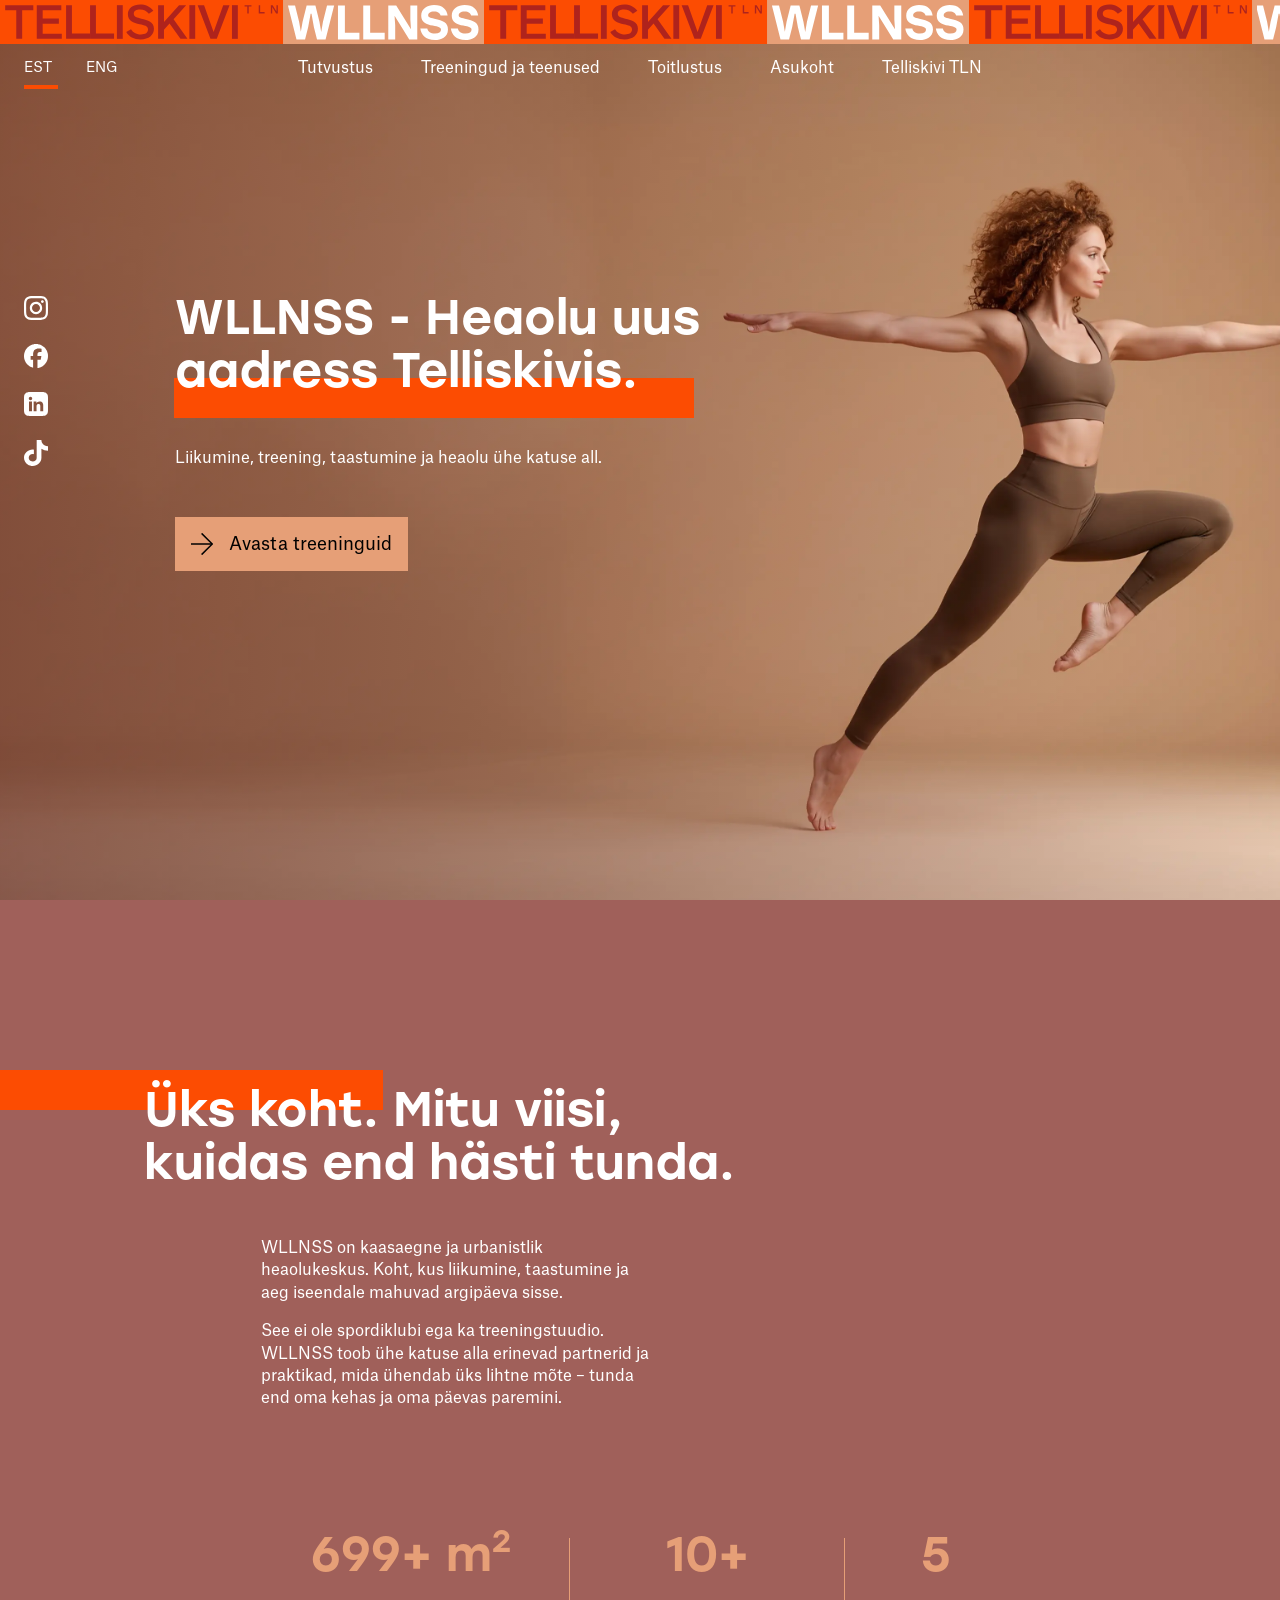
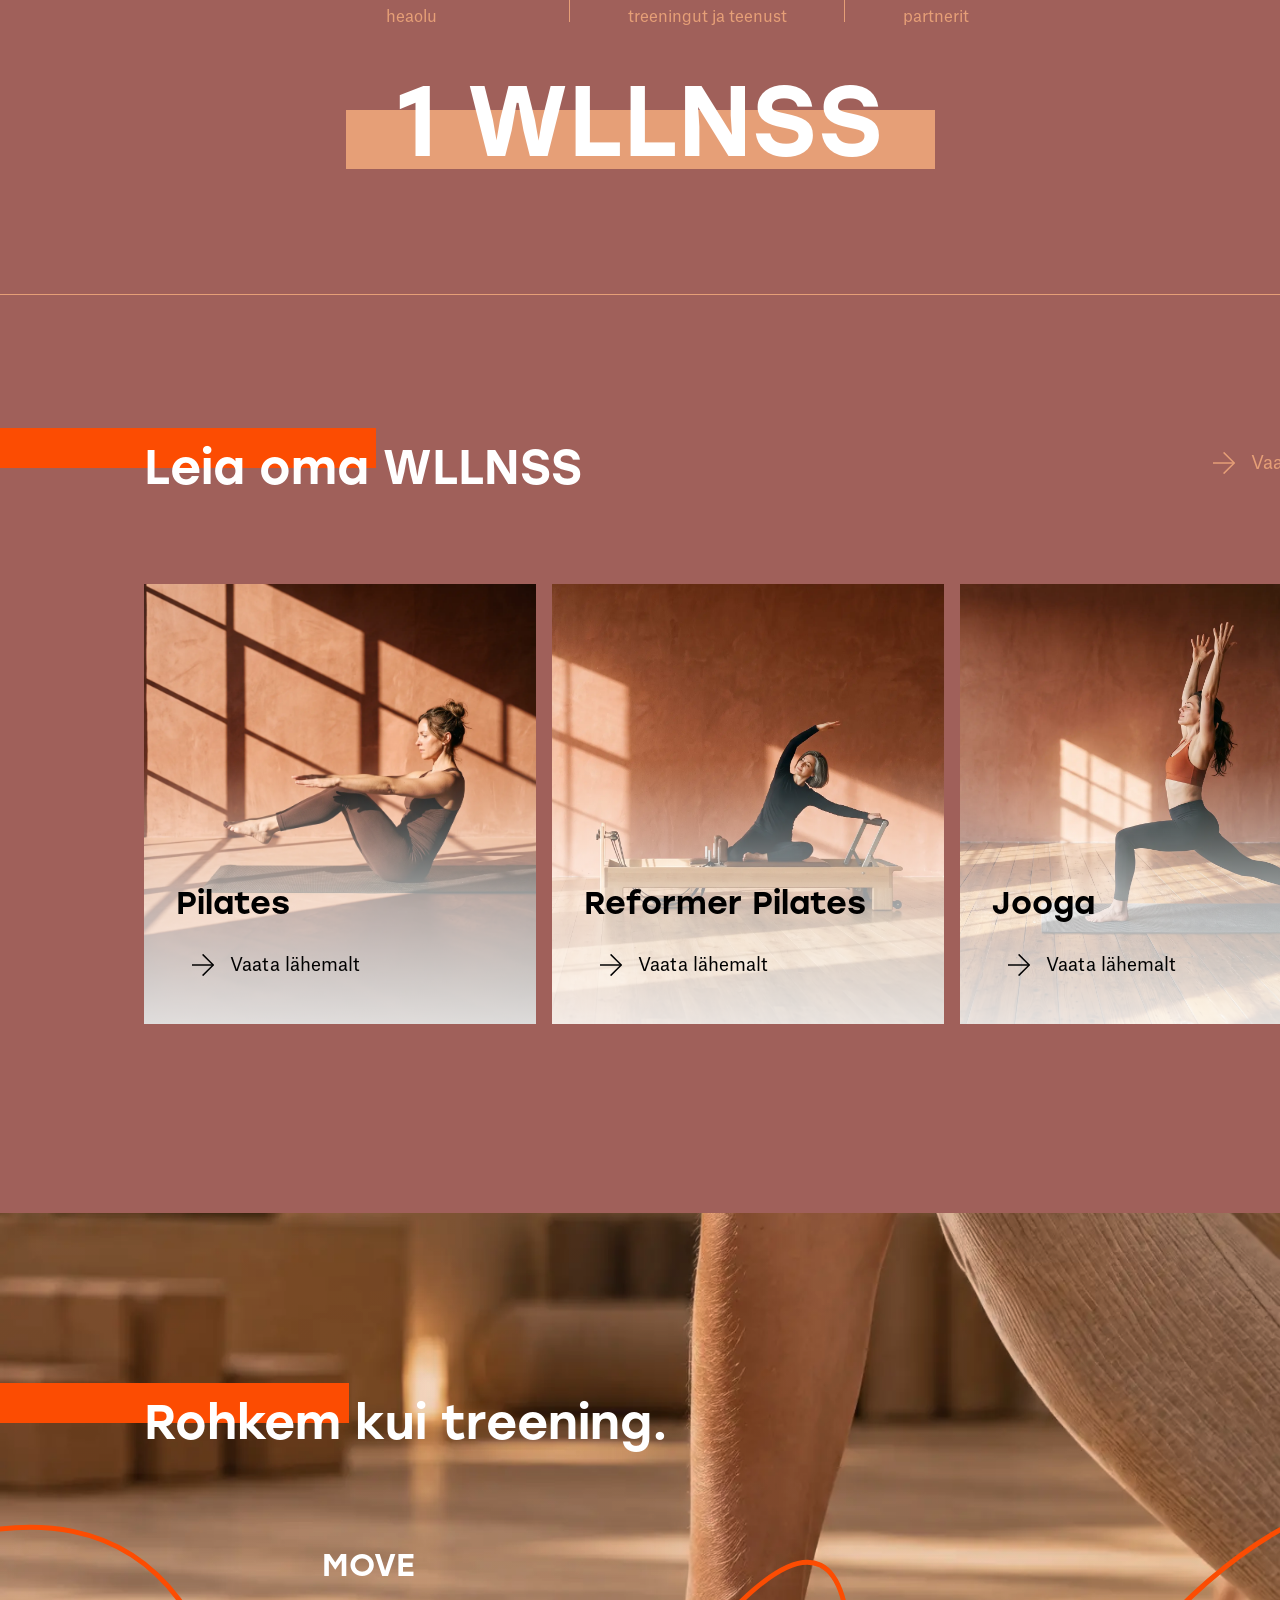
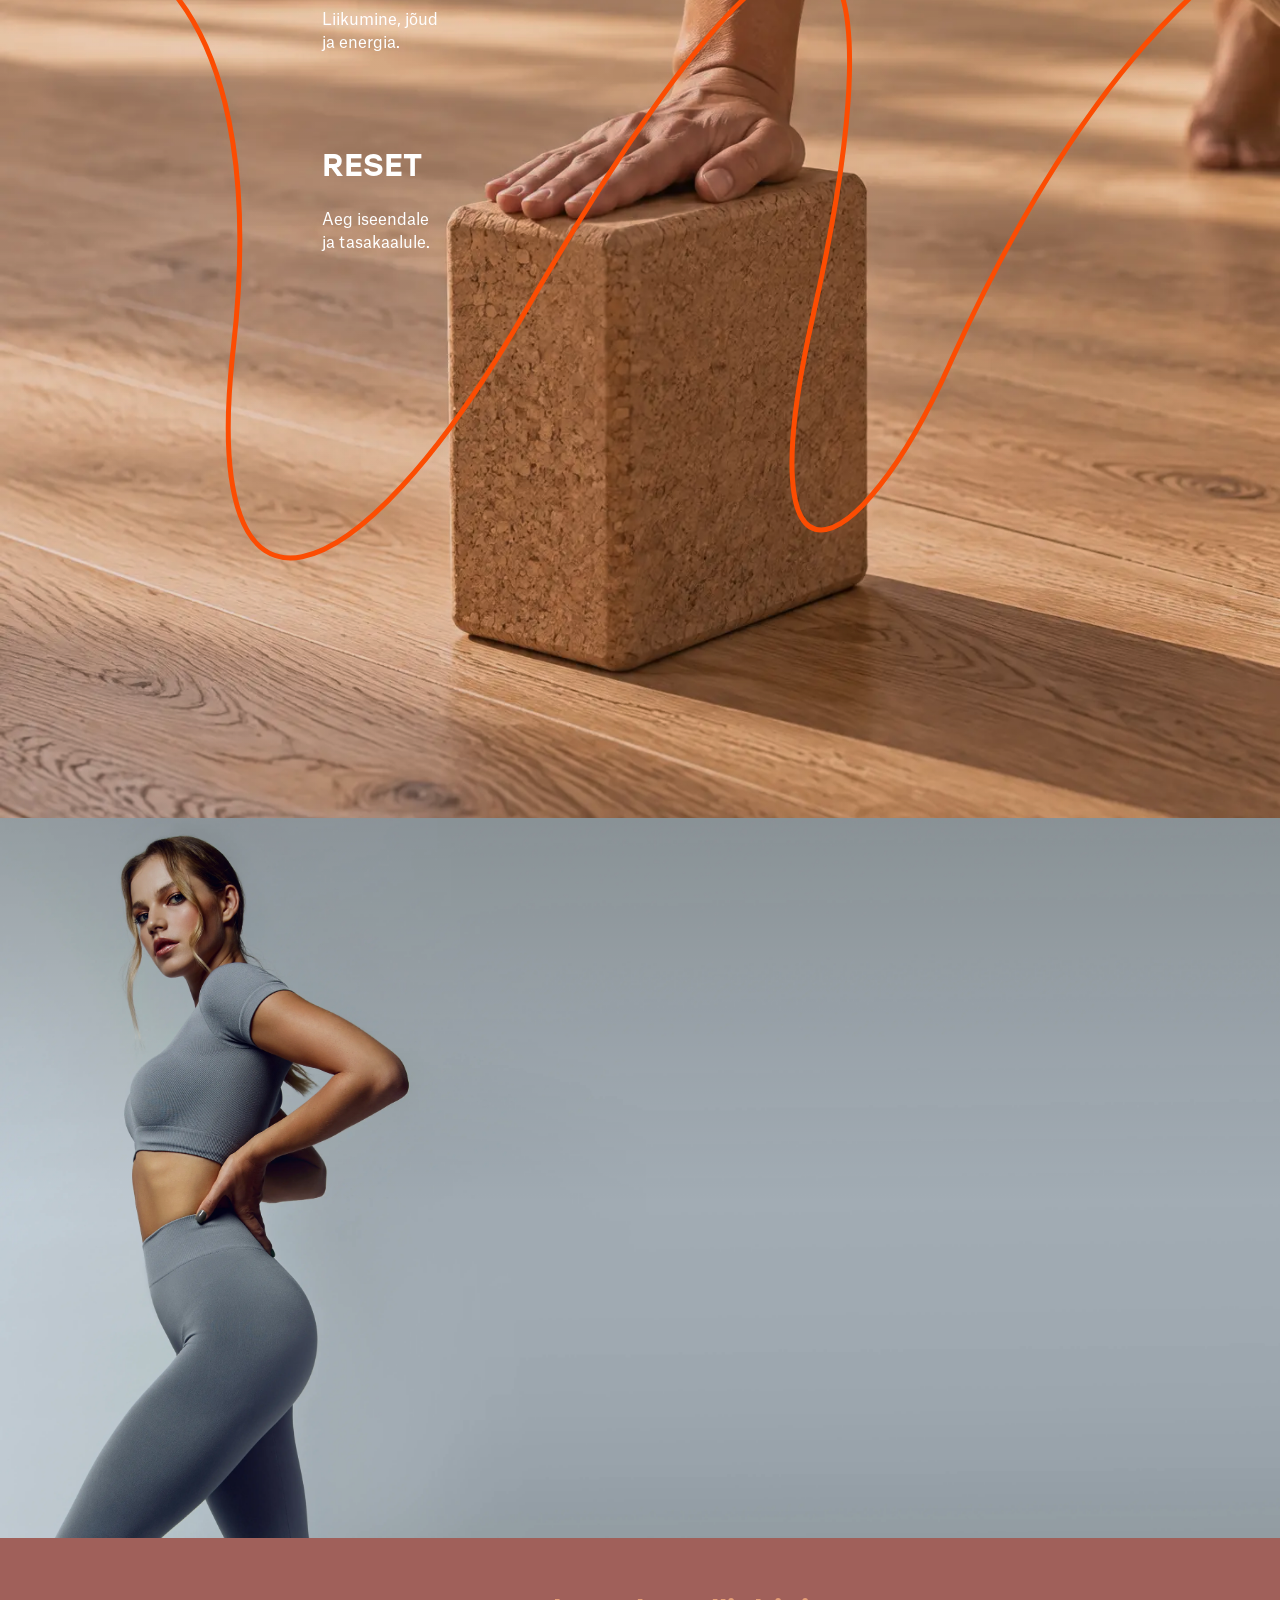
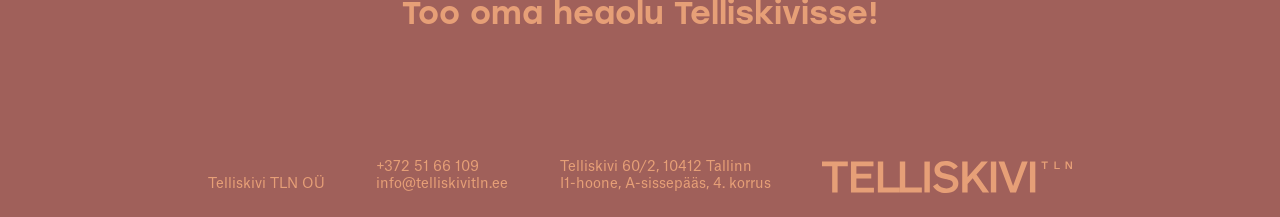
==== commit 54878a9d: "Round 4 photos on all cards and detail heroes; Jooga hero fade 0.5 Co-Authored-By: Claude Opus 5.5 <" ====
--- a/index.html
+++ b/index.html
@@ -130,56 +130,56 @@
       <div class="slider" data-slider>
         <div class="slider__track" data-slider-track>
           <a class="ala" href="pilates.html">
-            <img class="ala__img ala__img--pilates" src="assets/img/pilates_3.webp" alt="" loading="lazy">
+            <img class="ala__img ala__img--pilates" src="assets/img/pilates_4.webp" alt="" loading="lazy">
             <span class="ala__body">
               <span class="ala__title">Pilates</span>
               <span class="nupp ala__nupp"><svg class="nupp__arrow" aria-hidden="true"><use href="#ic-nool"/></svg>Vaata l&auml;hemalt</span>
             </span>
           </a>
           <a class="ala" href="reformer-pilates.html">
-            <img class="ala__img ala__img--reformer" src="assets/img/reformer_3.webp" alt="" loading="lazy">
+            <img class="ala__img ala__img--reformer" src="assets/img/reformer_4.webp" alt="" loading="lazy">
             <span class="ala__body">
               <span class="ala__title">Reformer Pilates</span>
               <span class="nupp ala__nupp"><svg class="nupp__arrow" aria-hidden="true"><use href="#ic-nool"/></svg>Vaata l&auml;hemalt</span>
             </span>
           </a>
           <a class="ala" href="jooga.html">
-            <img class="ala__img ala__img--yoga" src="assets/img/yoga_3.webp" alt="" loading="lazy">
+            <img class="ala__img ala__img--yoga" src="assets/img/yoga_4.webp" alt="" loading="lazy">
             <span class="ala__body">
               <span class="ala__title">Jooga</span>
               <span class="nupp ala__nupp"><svg class="nupp__arrow" aria-hidden="true"><use href="#ic-nool"/></svg>Vaata l&auml;hemalt</span>
             </span>
           </a>
           <a class="ala" href="personaaltreening.html">
-            <img class="ala__img ala__img--personaaltreening" src="assets/img/personal_3.webp" alt="" loading="lazy">
+            <img class="ala__img ala__img--personaaltreening" src="assets/img/personaaltreening_4.webp" alt="" loading="lazy">
             <span class="ala__body">
               <span class="ala__title">Personaaltreening</span>
               <span class="nupp ala__nupp"><svg class="nupp__arrow" aria-hidden="true"><use href="#ic-nool"/></svg>Vaata l&auml;hemalt</span>
             </span>
           </a>
           <a class="ala" href="pilates.html">
-            <img class="ala__img ala__img--pilates" src="assets/img/pilates_3.webp" alt="" loading="lazy">
+            <img class="ala__img ala__img--pilates" src="assets/img/pilates_4.webp" alt="" loading="lazy">
             <span class="ala__body">
               <span class="ala__title">Pilates</span>
               <span class="nupp ala__nupp"><svg class="nupp__arrow" aria-hidden="true"><use href="#ic-nool"/></svg>Vaata l&auml;hemalt</span>
             </span>
           </a>
           <a class="ala" href="reformer-pilates.html">
-            <img class="ala__img ala__img--reformer" src="assets/img/reformer_3.webp" alt="" loading="lazy">
+            <img class="ala__img ala__img--reformer" src="assets/img/reformer_4.webp" alt="" loading="lazy">
             <span class="ala__body">
               <span class="ala__title">Reformer Pilates</span>
               <span class="nupp ala__nupp"><svg class="nupp__arrow" aria-hidden="true"><use href="#ic-nool"/></svg>Vaata l&auml;hemalt</span>
             </span>
           </a>
           <a class="ala" href="jooga.html">
-            <img class="ala__img ala__img--yoga" src="assets/img/yoga_3.webp" alt="" loading="lazy">
+            <img class="ala__img ala__img--yoga" src="assets/img/yoga_4.webp" alt="" loading="lazy">
             <span class="ala__body">
               <span class="ala__title">Jooga</span>
               <span class="nupp ala__nupp"><svg class="nupp__arrow" aria-hidden="true"><use href="#ic-nool"/></svg>Vaata l&auml;hemalt</span>
             </span>
           </a>
           <a class="ala" href="personaaltreening.html">
-            <img class="ala__img ala__img--personaaltreening" src="assets/img/personal_3.webp" alt="" loading="lazy">
+            <img class="ala__img ala__img--personaaltreening" src="assets/img/personaaltreening_4.webp" alt="" loading="lazy">
             <span class="ala__body">
               <span class="ala__title">Personaaltreening</span>
               <span class="nupp ala__nupp"><svg class="nupp__arrow" aria-hidden="true"><use href="#ic-nool"/></svg>Vaata l&auml;hemalt</span>
--- a/assets/css/style.css
+++ b/assets/css/style.css
@@ -143,28 +143,33 @@
 .hdr__right { display: flex; align-items: center; gap: 24px; }
 
 /* Desktop menu in the bar (client 2026-10-14, not in Figma): main site's centre links,
-   Atlas 16 centred in the bar, 16px apart (main site ~12px).
+   Atlas 16 centred in the bar, 48px apart (now in Figma).
    Burger + dropdown only below 1200. */
 .hdr__links {
   position: absolute;
   left: 50%;
   transform: translateX(-50%);
   display: flex;
-  gap: 16px;
+  gap: 48px;   /* Figma Menüüriba 'Lingid' (Ken, 2026-10-14) */
 }
 .hdr__links a { position: relative; font-size: var(--fs-b1); line-height: var(--lh-b1); white-space: nowrap; transition: color var(--dur-fast) var(--ease); }
-.hdr__links a::after {
-  content: "";
-  position: absolute;
-  left: 0; bottom: -3px;
-  width: 100%; height: 1px;
-  background: currentColor;
-  transform: scaleX(0);
-  transform-origin: right;
-  transition: transform var(--dur) var(--ease-out);
-}
-/* Orange is unreadable on the tume pages, so hover/current = an underline in the text colour */
-.hdr__links a:hover::after, .hdr__links a[aria-current="page"]::after { transform: scaleX(1); transform-origin: left; }
+
+/* Current page and hover = main-site Menyy 5686:5482: 40x4 orange bar centred under the
+   link, flush with the bar's bottom like the EST marker (link top 12.8 + 31.2 = 44 of 48).
+   Hover fades it in (Ken: no white underline). */
+.hdr__links a::before {
+  content: "";
+  position: absolute;
+  left: 50%;
+  top: 31.2px;
+  width: 40px;
+  height: 4px;
+  margin-left: -20px;
+  background: var(--c-orange);
+  opacity: 0;
+  transition: opacity var(--dur) var(--ease);
+}
+.hdr__links a:hover::before, .hdr__links a[aria-current="page"]::before { opacity: 1; }
 @media (min-width: 1200px) { .hdr__right, .hdr .menu-drop { display: none; } }
 @media (max-width: 1199px) { .hdr__links { display: none; } }
 
@@ -498,10 +503,10 @@
   max-width: none;
   transition: transform 600ms var(--ease-out);
 }
-.ala__img--pilates  { inset: 0; width: 100%; height: 100%; object-fit: cover; object-position: 77% 50%; }   /* pilates_3 (2026-10-13): one wide photo for card + hero; card window holds her from back foot to hands */
-.ala__img--reformer { inset: 0; width: 100%; height: 100%; object-fit: cover; object-position: 25% 50%; }   /* reformer_3: card window on the headrest and shoulder blocks */
-.ala__img--yoga     { inset: 0; width: 100%; height: 100%; object-fit: cover; object-position: 50% 50%; }   /* yoga_3: still life, card window on the mat and blocks */
-.ala__img--personaaltreening { inset: 0; width: 100%; height: 100%; object-fit: cover; object-position: 55% 50%; }   /* personal_3: card window between client and trainer */
+.ala__img--pilates  { inset: 0; width: 100%; height: 100%; object-fit: cover; object-position: 90% 50%; }   /* pilates_4 (2026-10-14): card window on her, window wall cut off */
+.ala__img--reformer { inset: 0; width: 100%; height: 100%; object-fit: cover; object-position: 100% 50%; }   /* reformer_4: card window on her and the machine's right half */
+.ala__img--yoga     { inset: 0; width: 100%; height: 100%; object-fit: cover; object-position: 100% 50%; }   /* yoga_4: card window on her lunge */
+.ala__img--personaaltreening { inset: 0; width: 100%; height: 100%; object-fit: cover; object-position: 100% 50%; }   /* personaaltreening_4: card window on trainer and client */
 .ala:hover .ala__img { transform: scale(1.03); }
 
 .ala__body { position: relative; z-index: 1; display: flex; flex-direction: column; gap: 15px; }
@@ -742,13 +747,13 @@
    as the default; end opacity = stop alpha x layer opacity.
    Pilates 5596:10233: 0.7 x 0.9 = 0.63.  Jooga 5596:10268: 1 x 0.3 = 0.3.  Others: 0.5. */
 .hero--pilates::after { background: linear-gradient(-89.87deg, rgba(72, 15, 12, 0) 0%, rgba(72, 15, 12, 0.63) 99.944%); }
-.hero--jooga::after   { background: linear-gradient(-89.87deg, rgba(72, 15, 12, 0) 0%, rgba(72, 15, 12, 0.3) 99.944%); }
+.hero--jooga::after   { background: linear-gradient(-89.87deg, rgba(72, 15, 12, 0) 0%, rgba(72, 15, 12, 0.5) 99.944%); }   /* 0.5 since yoga_4 (2026-10-14): Figma 0.3 was for the darker old photo; text sat on the window light */
 /* These two photos are less wide than the hero on most laptops, so the browser crops
    top and bottom. Anchor them near the top so the crop comes off the floor, not the
    head (Jooga, Personaaltreening) or the raised foot (Pilates). */
 .hero--jooga .hero__img   { object-position: 50% 10%; }
-.hero--pilates .hero__img { object-position: 50% 0%; }
-.hero--personaal .hero__img { object-position: 50% 10%; }
+.hero--pilates .hero__img { object-position: 50% 50%; }
+.hero--personaal .hero__img { object-position: 50% 40%; }
 
 .detail__back { position: absolute; left: 159px; top: 106px; color: var(--c-white); }   /* arrow lines up with the title at x175 */
 
@@ -979,9 +984,10 @@
 
 @media (max-width: 700px) {
   .hero__img { object-position: 70% center; }
-  .hero--jooga .hero__img { object-position: 70% 10%; }
-  .hero--pilates .hero__img { object-position: 70% 0%; }
-  .hero--personaal .hero__img { object-position: 70% 10%; }
+  .hero--jooga .hero__img { object-position: 80% 10%; }
+  .hero--pilates .hero__img { object-position: 75% 50%; }
+  .hero--personaal .hero__img { object-position: 80% 40%; }
+  .hero--detail .hero__img:where([src*="reformer"]) { object-position: 80% center; }
   .hero .canvas { padding-left: var(--gutter); }
   .social { display: none; }   /* no room beside the text on phones */
   .numbrid__row { gap: 8px 16px; }
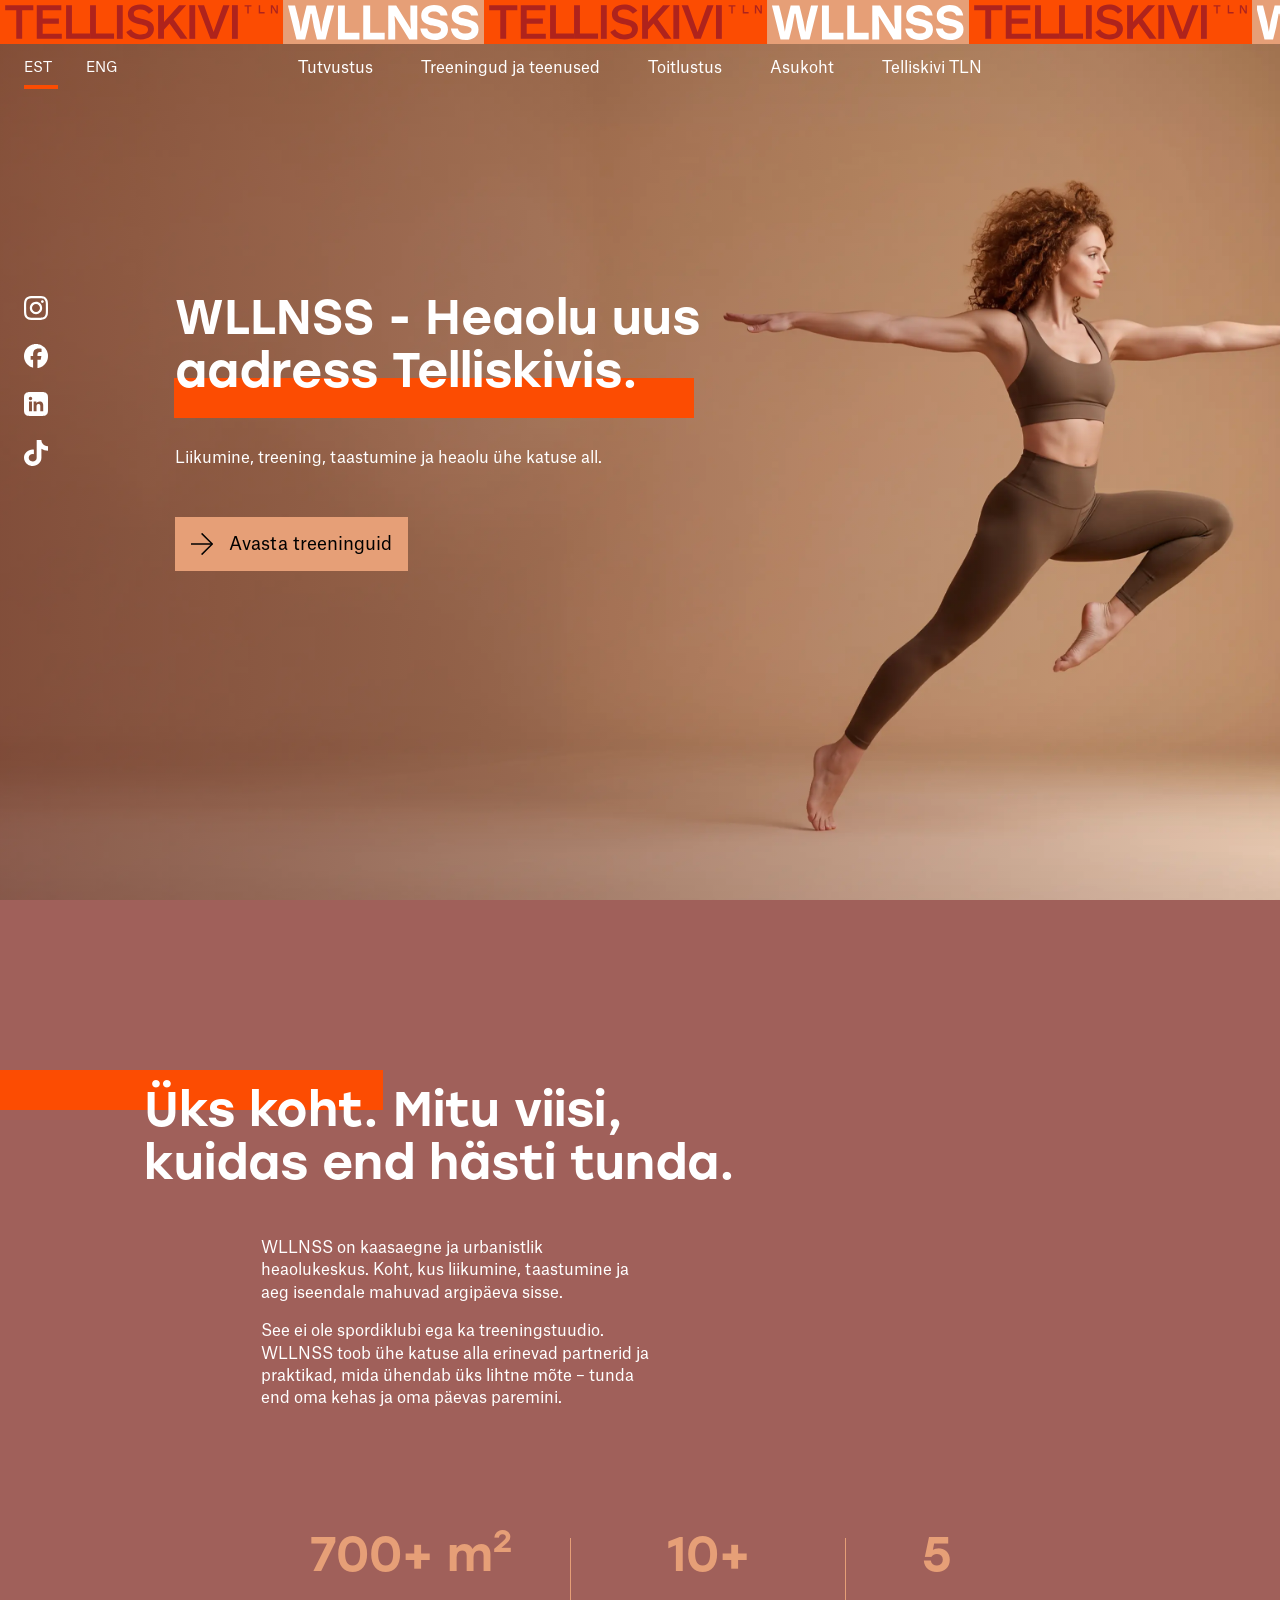
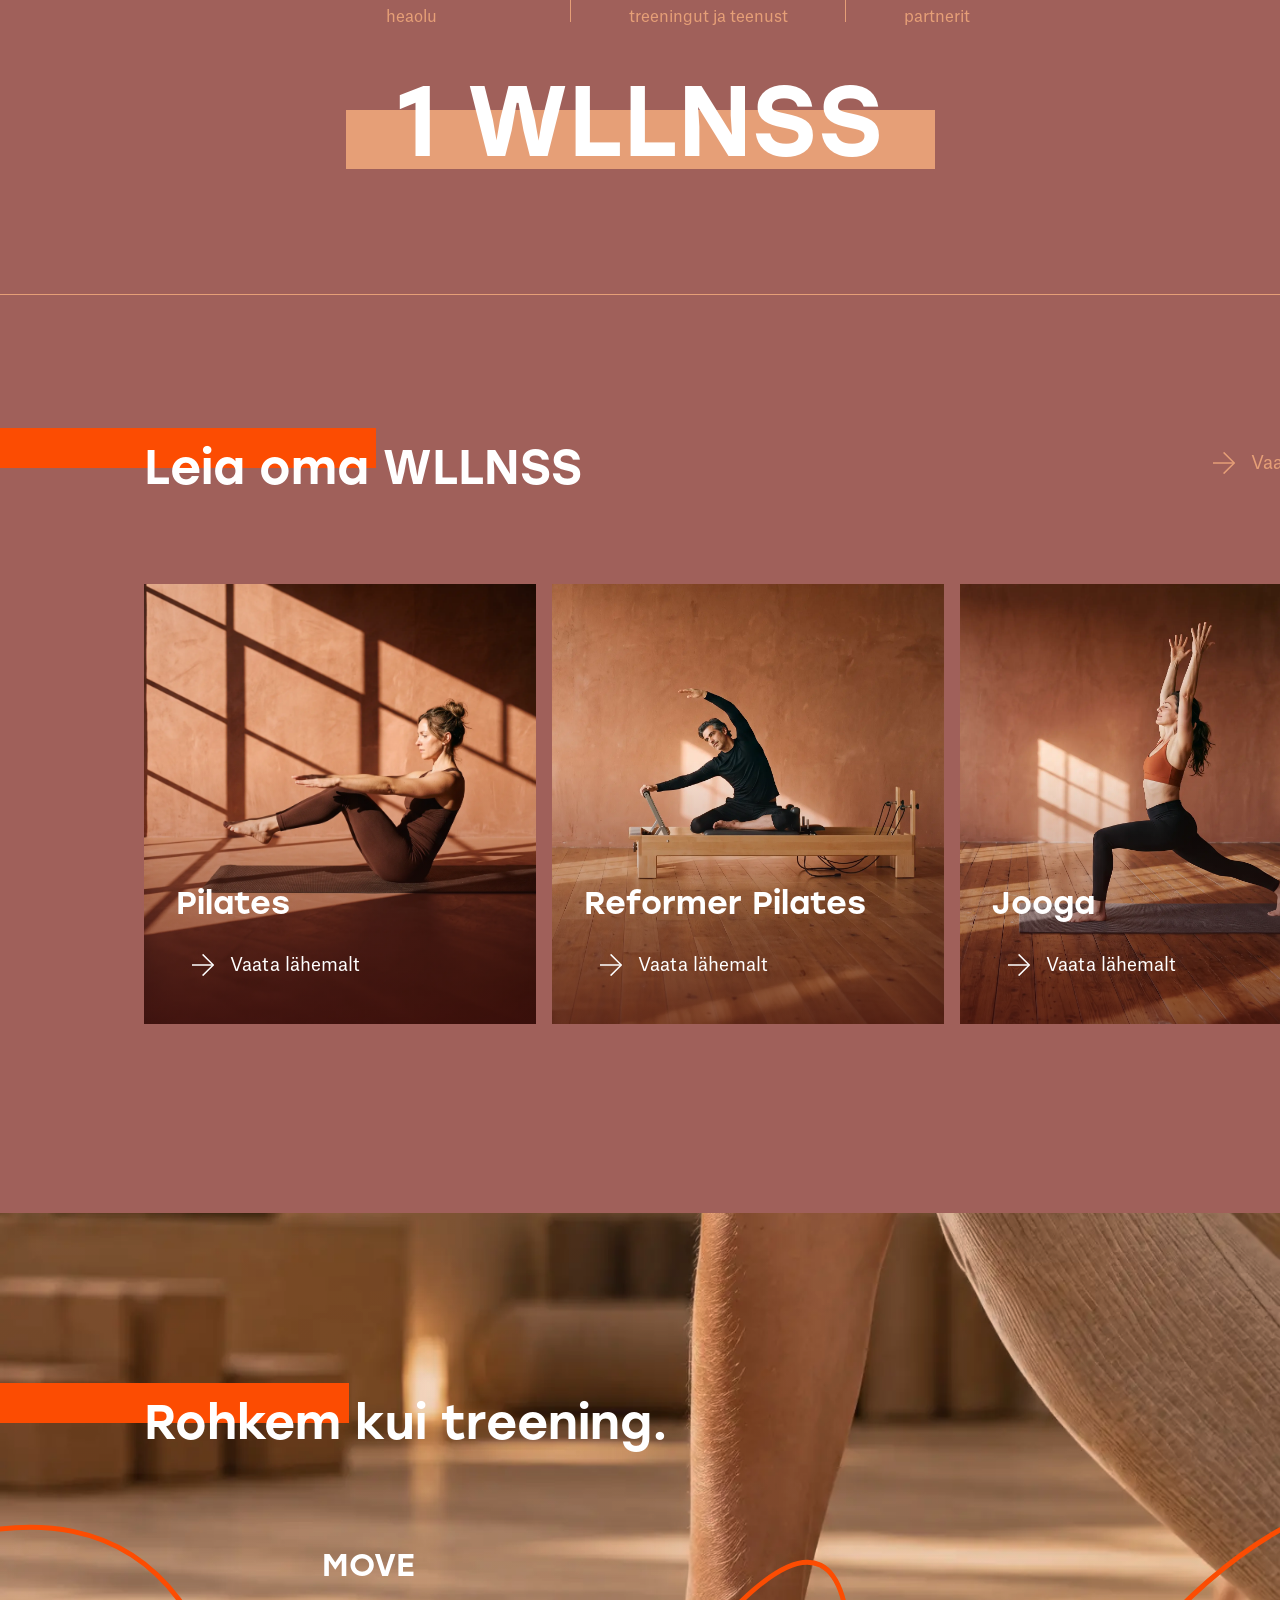
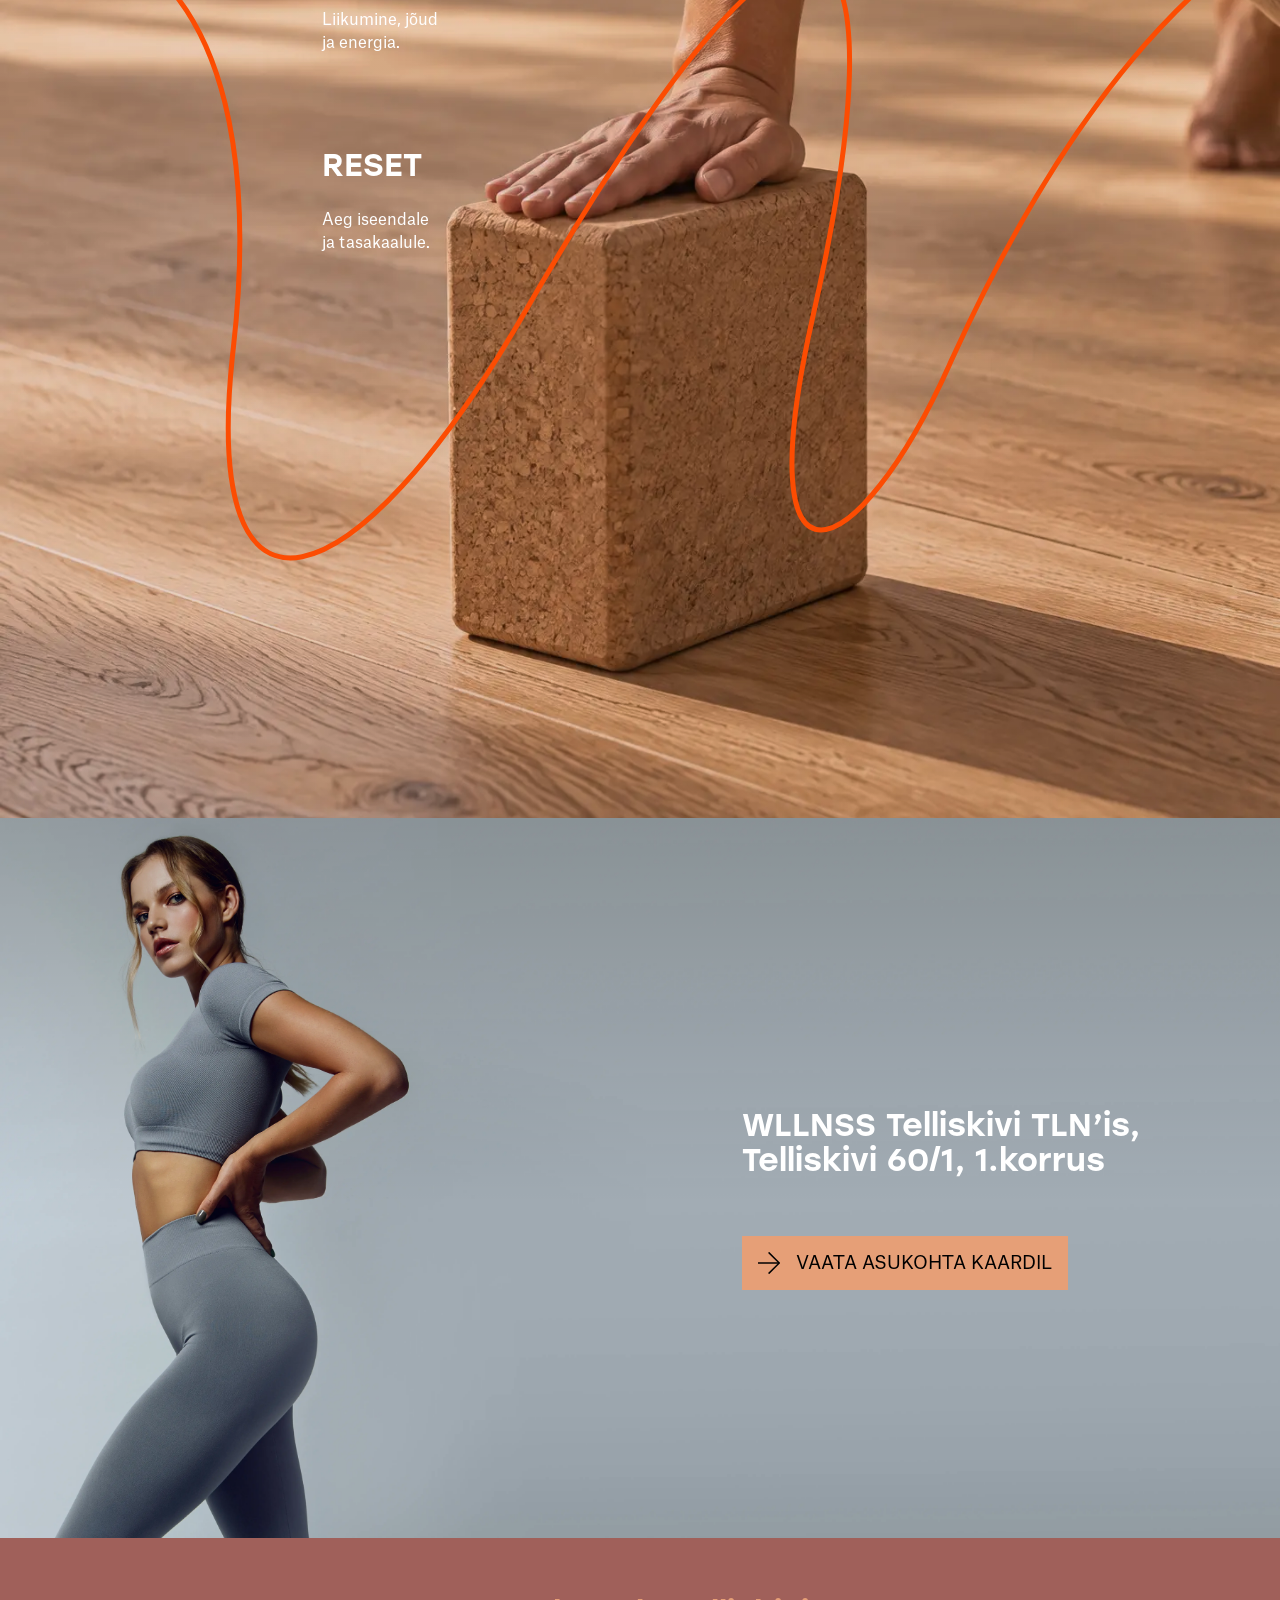
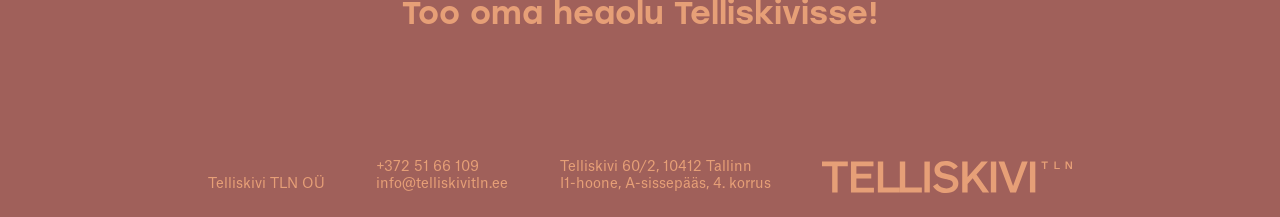
==== commit e29a2197: "Reformer: new photo with a man (reformer_5) Co-Authored-By: Claude Opus 5.5 <noreply@anthropic.com>" ====
--- a/index.html
+++ b/index.html
@@ -137,7 +137,7 @@
             </span>
           </a>
           <a class="ala" href="reformer-pilates.html">
-            <img class="ala__img ala__img--reformer" src="assets/img/reformer_4.webp" alt="" loading="lazy">
+            <img class="ala__img ala__img--reformer" src="assets/img/reformer_5.webp" alt="" loading="lazy">
             <span class="ala__body">
               <span class="ala__title">Reformer Pilates</span>
               <span class="nupp ala__nupp"><svg class="nupp__arrow" aria-hidden="true"><use href="#ic-nool"/></svg>Vaata l&auml;hemalt</span>
@@ -165,7 +165,7 @@
             </span>
           </a>
           <a class="ala" href="reformer-pilates.html">
-            <img class="ala__img ala__img--reformer" src="assets/img/reformer_4.webp" alt="" loading="lazy">
+            <img class="ala__img ala__img--reformer" src="assets/img/reformer_5.webp" alt="" loading="lazy">
             <span class="ala__body">
               <span class="ala__title">Reformer Pilates</span>
               <span class="nupp ala__nupp"><svg class="nupp__arrow" aria-hidden="true"><use href="#ic-nool"/></svg>Vaata l&auml;hemalt</span>
--- a/assets/css/style.css
+++ b/assets/css/style.css
@@ -494,7 +494,7 @@
   overflow: hidden;
   scroll-snap-align: start;
   background: var(--c-lightgrey);
-  color: var(--c-black);   /* Figma: card text is always black, whatever the section colour */
+  color: var(--c-white);   /* white since the clay photos (Ken, 2026-10-14; Figma black). No fade on the photo */
 }
 
 /* Image crops copied from the Figma fills — same source files */
@@ -504,29 +504,28 @@
   transition: transform 600ms var(--ease-out);
 }
 .ala__img--pilates  { inset: 0; width: 100%; height: 100%; object-fit: cover; object-position: 90% 50%; }   /* pilates_4 (2026-10-14): card window on her, window wall cut off */
-.ala__img--reformer { inset: 0; width: 100%; height: 100%; object-fit: cover; object-position: 100% 50%; }   /* reformer_4: card window on her and the machine's right half */
+.ala__img--reformer { inset: 0; width: 100%; height: 100%; object-fit: cover; object-position: 100% 50%; }   /* reformer_5 (man, 2026-10-14): card window on him and the machine's right half */
 .ala__img--yoga     { inset: 0; width: 100%; height: 100%; object-fit: cover; object-position: 100% 50%; }   /* yoga_4: card window on her lunge */
 .ala__img--personaaltreening { inset: 0; width: 100%; height: 100%; object-fit: cover; object-position: 100% 50%; }   /* personaaltreening_4: card window on trainer and client */
 .ala:hover .ala__img { transform: scale(1.03); }
 
+/* Brown fade like the heroes (#480F0C, 0 -> 0.65), running up from the bottom
+   behind the white card text (Ken, 2026-10-14) */
+.ala::after {
+  content: "";
+  position: absolute;
+  inset: 0;
+  background: linear-gradient(to top, rgba(72, 15, 12, 0.65) 0%, rgba(72, 15, 12, 0) 60%);   /* 0.65 (Ken) */
+  pointer-events: none;
+}
 .ala__body { position: relative; z-index: 1; display: flex; flex-direction: column; gap: 15px; }
-/* Reformer card (reformer_2 is a dark photo): white fade from the bottom so the black
-   title and "Vaata lähemalt" stay readable (Ken, 2026-10-08). Since the new photos
-   (2026-10-13) every card has it (Ken). */
-.ala::after {
-  content: "";
-  position: absolute;
-  inset: 0;
-  background: linear-gradient(to top, rgba(255, 255, 255, 0.85) 0%, rgba(255, 255, 255, 0.6) 30%, rgba(255, 255, 255, 0) 60%);
-  pointer-events: none;
-}
 .ala__title {
   font-family: var(--font-display);
   font-weight: 500;
   font-size: var(--fs-h2);
   line-height: var(--lh-h2);
 }
-.ala__nupp { width: 100%; }
+.ala__nupp { width: 100%; color: inherit; }   /* white with the card text */
 .ala:hover .ala__nupp { background: var(--c-btn-hover); }
 .ala:hover .ala__nupp .nupp__arrow { transform: translateX(4px); }
 
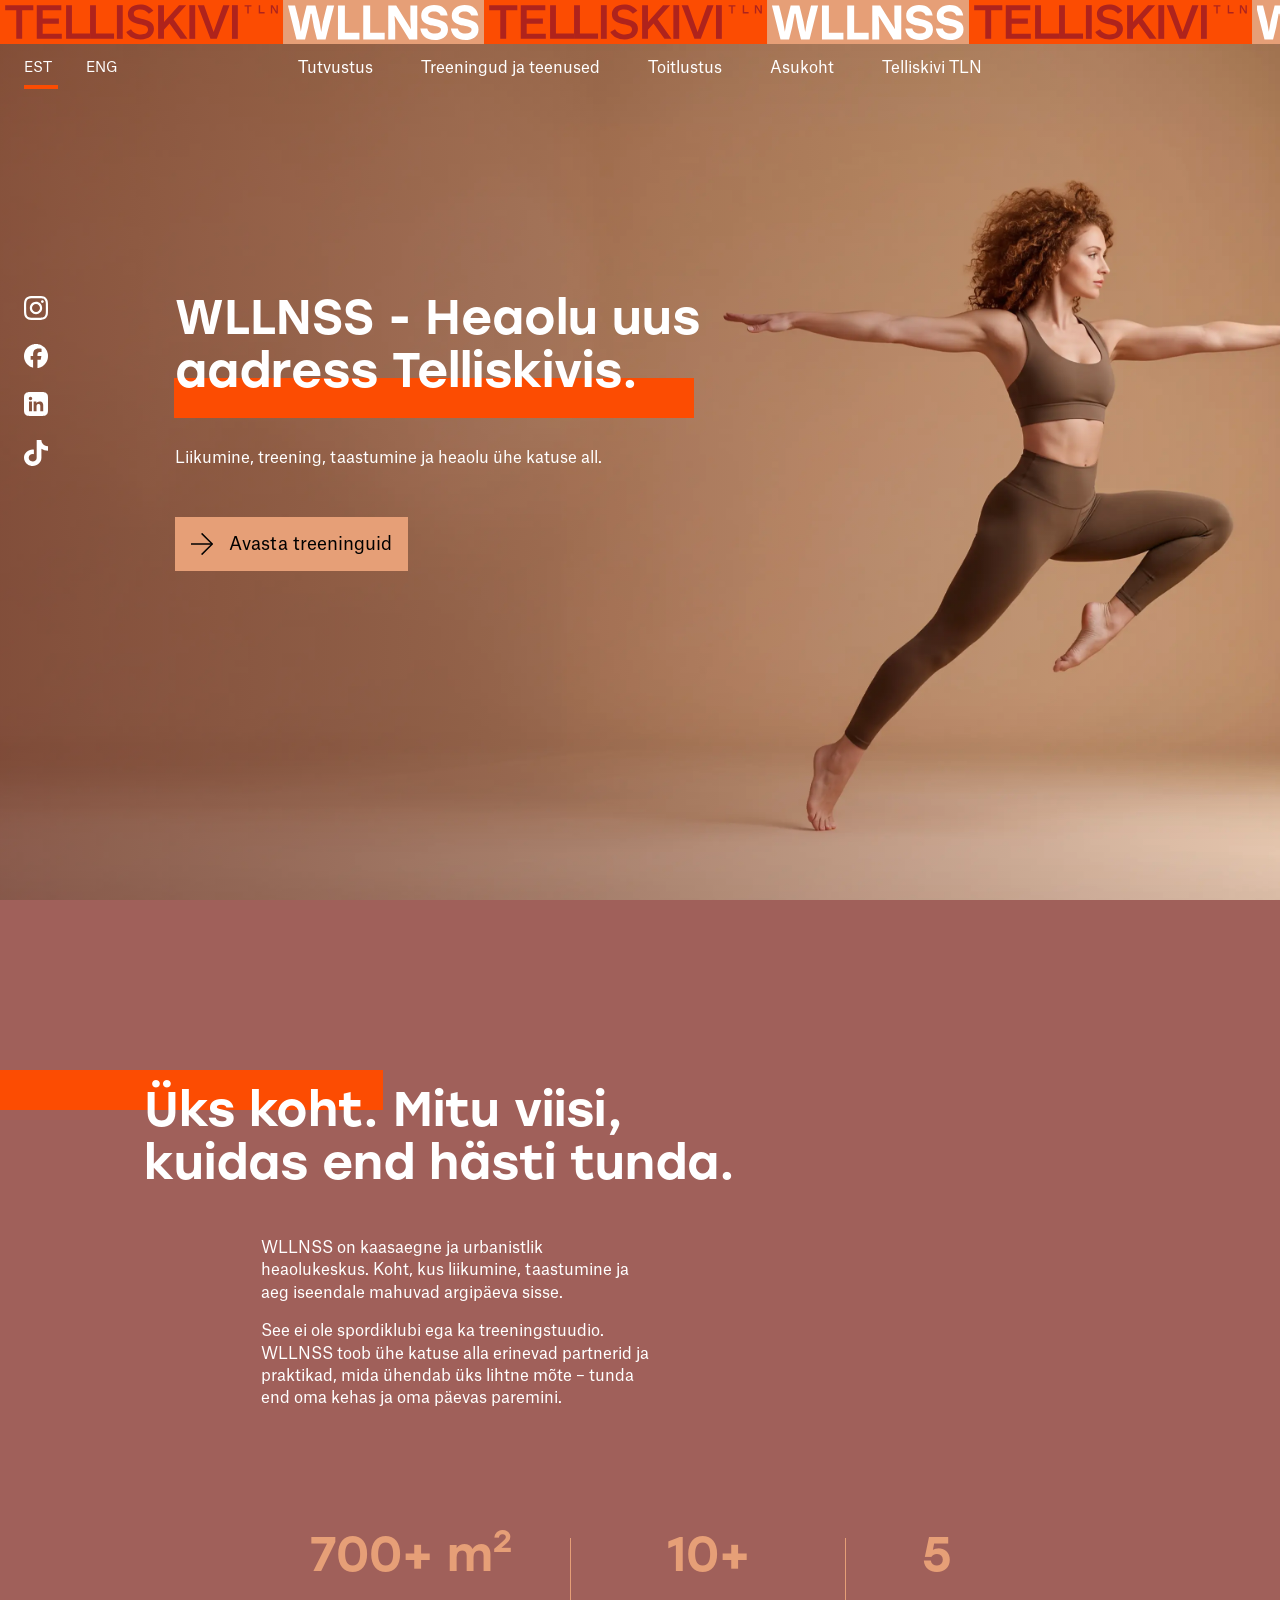
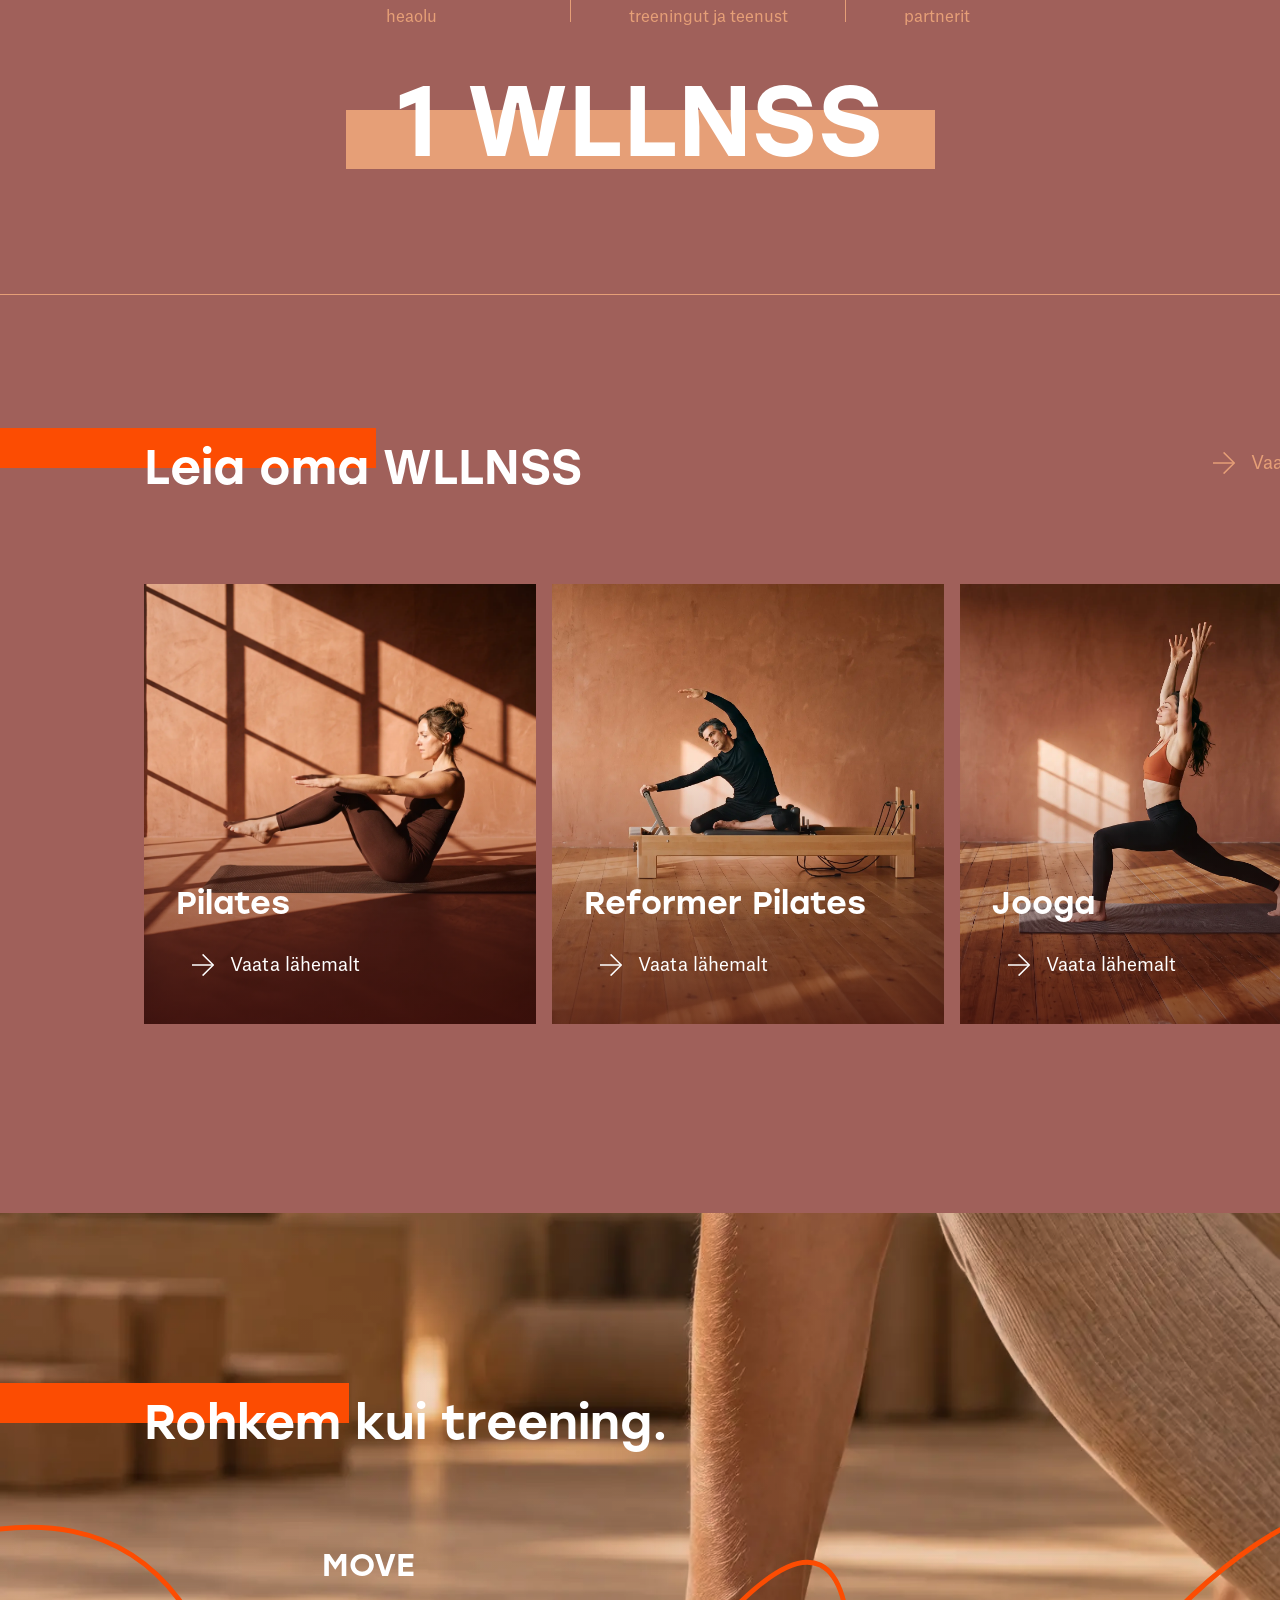
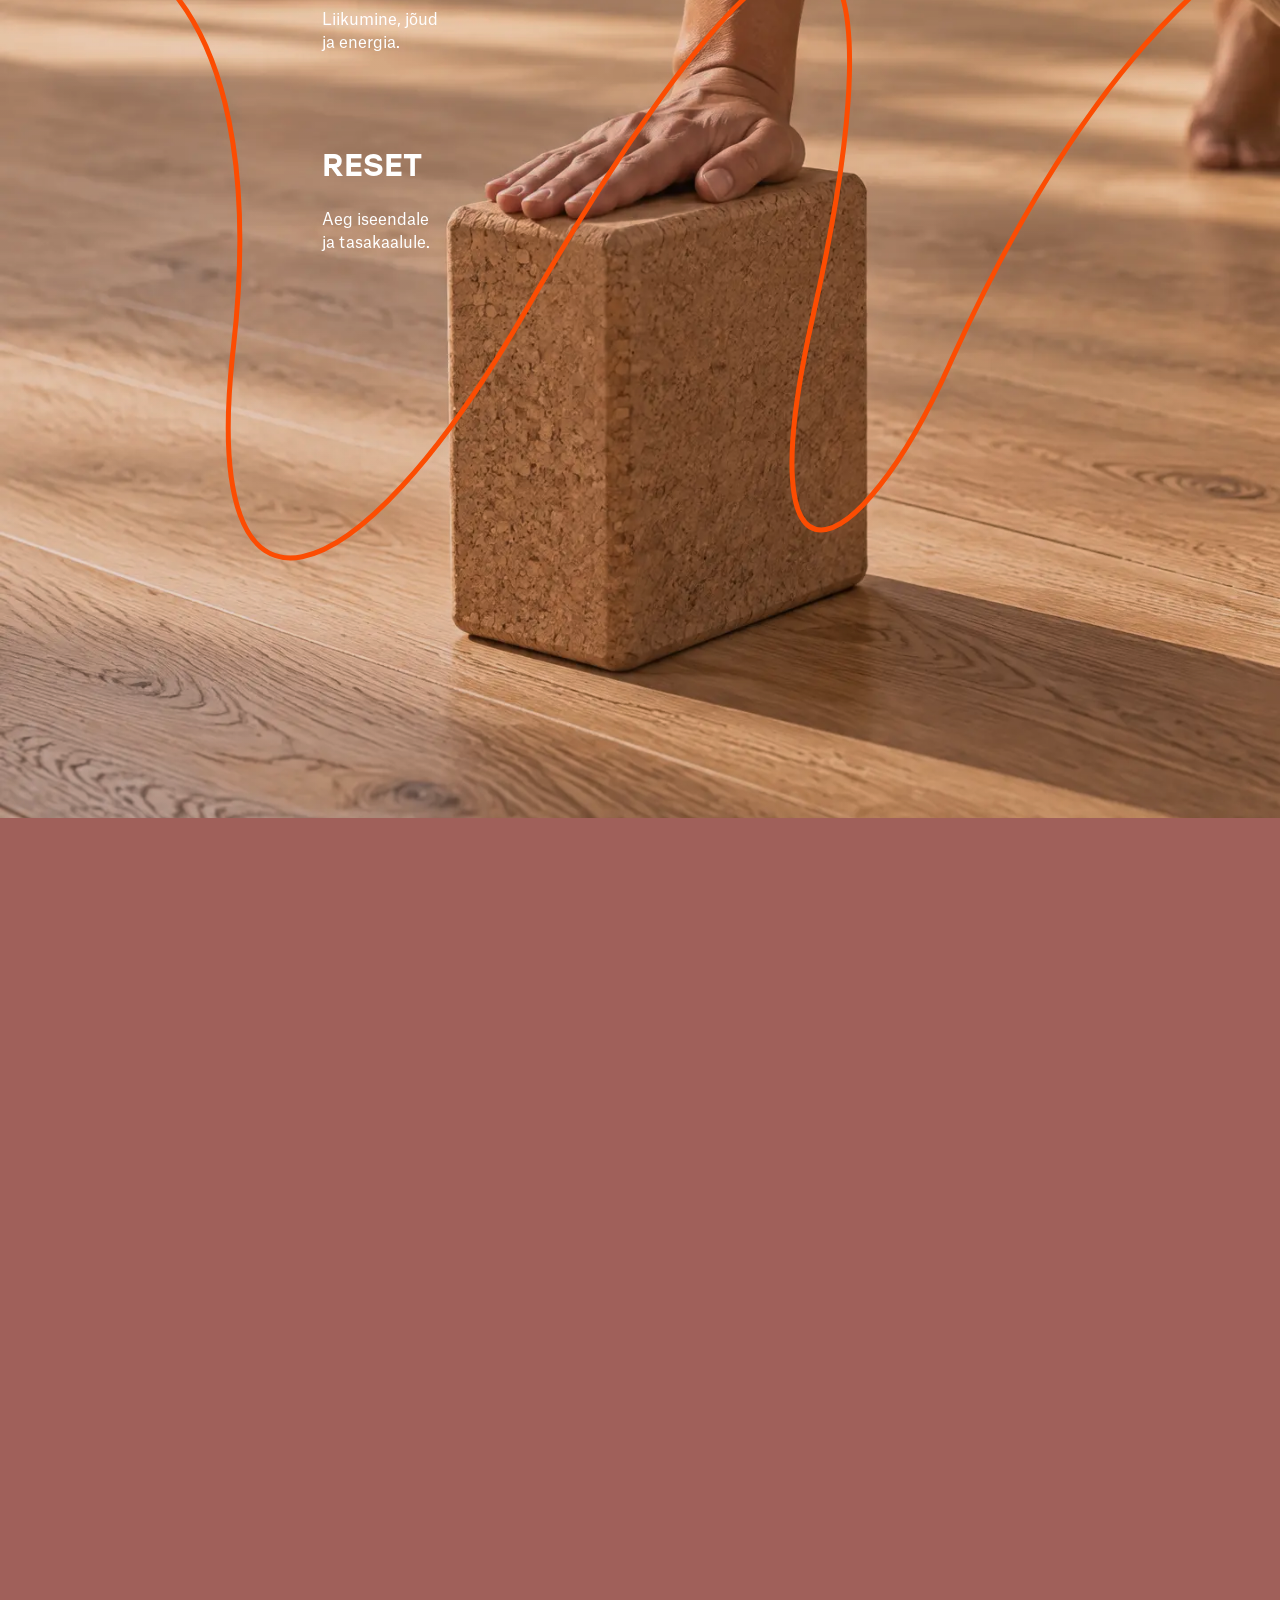
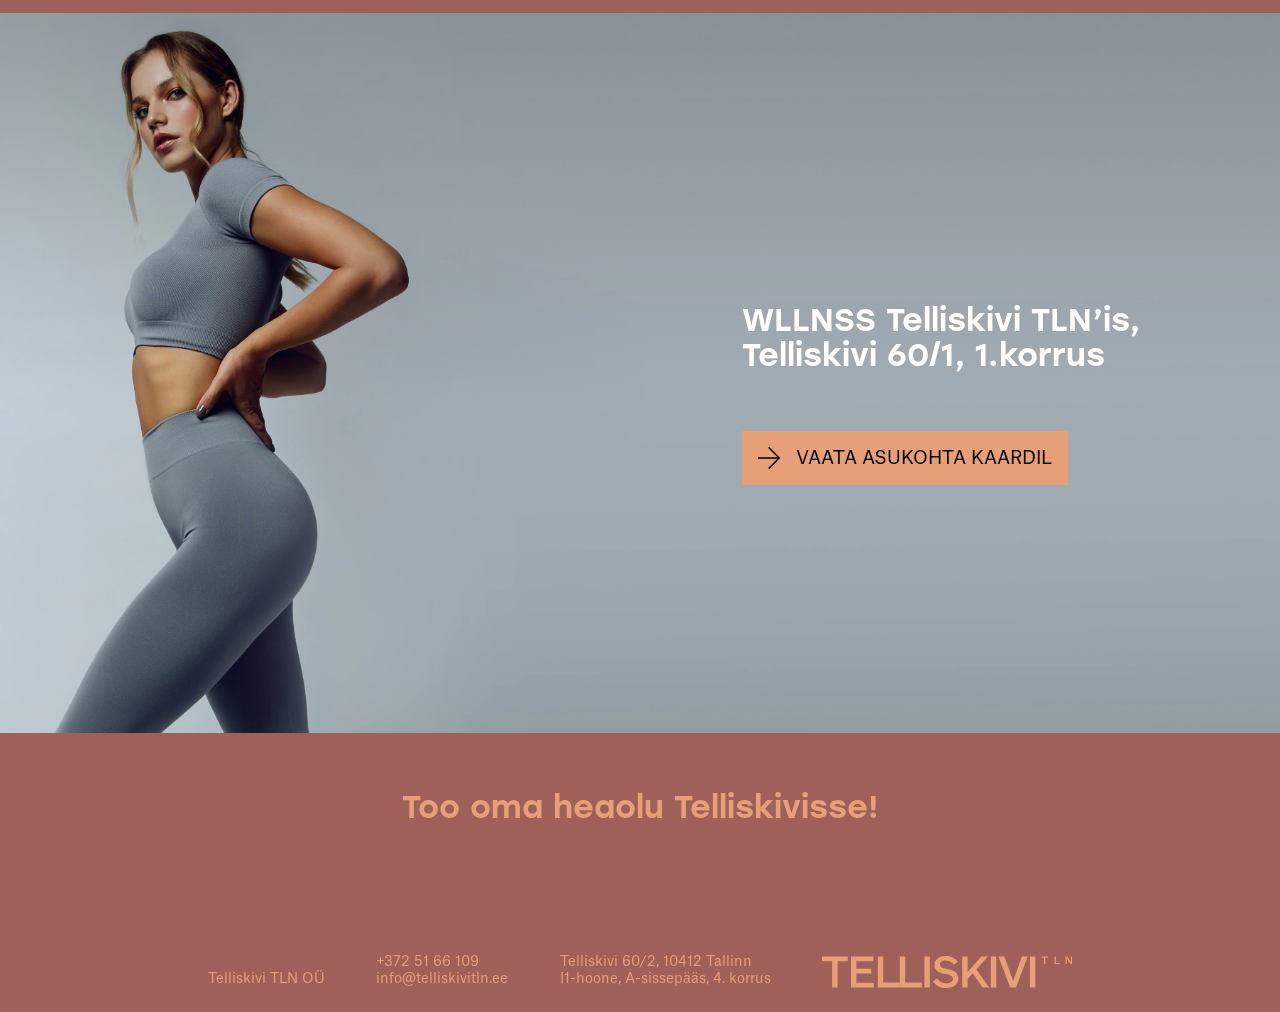
==== commit 5e8f6aed: "Homepage: Toitlustus section (client text), menu link scrolls to it Co-Authored-By: Claude Opus 5.5 " ====
--- a/index.html
+++ b/index.html
@@ -44,7 +44,7 @@
       <nav class="hdr__links" aria-label="Peamen&uuml;&uuml;">
         <a href="index.html#tutvustus">Tutvustus</a>
         <a href="treeningud.html" data-page="treeningud">Treeningud ja teenused</a>
-        <a href="#">Toitlustus</a>   <!-- placeholder: client sends the link / PDF -->
+        <a href="index.html#toitlustus">Toitlustus</a>
         <a href="index.html#asukoht">Asukoht</a>
         <a href="https://telliskivitln.ee" target="_blank" rel="noopener">Telliskivi TLN</a>
       </nav>
@@ -63,7 +63,7 @@
       <!-- Menu (Ken, 2026-10-12; Toitlustus added 2026-10-14) — phones/tablets only, desktop has the links in the bar -->
       <a href="index.html#tutvustus">Tutvustus</a>
       <a href="treeningud.html" data-page="treeningud">Treeningud ja teenused</a>
-      <a href="#">Toitlustus</a>   <!-- placeholder: client sends the link / PDF -->
+      <a href="index.html#toitlustus">Toitlustus</a>
       <a href="index.html#asukoht">Asukoht</a>
       <a href="https://telliskivitln.ee" target="_blank" rel="noopener">Telliskivi TLN</a>
     </nav>
@@ -217,6 +217,21 @@
     </section>
 
     <!-- ASUKOHT — Figma 2:289 -->
+    <!-- TOITLUSTUS — client text 2026-10-15, not in Figma. Layout borrowed from
+         "Mida oodata?" (title + bar, text indented 117px) + the hele button. -->
+    <section class="toit" id="toitlustus">
+      <div class="canvas">
+        <span class="bar bar--orange" style="--bar-w: 393px" data-reveal aria-hidden="true"></span>
+        <h2 class="toit__title h1" data-reveal>Toitlustus</h2>
+        <div class="toit__text" data-reveal data-reveal-delay="80">
+          <p>Hea enesetunne algab ka heast toidust.</p>
+          <p>WLLNSS kohvikus saad nautida maitsvaid ja tasakaalustatud valikuid, mis annavad energiat tegusaks p&auml;evaks v&otilde;i aitavad p&auml;rast treeningut m&otilde;nusalt taastuda.</p>
+          <p>Olgu selleks hommikukohv, kerge eine, kosutav l&otilde;una v&otilde;i lihtsalt hetk iseendale &ndash; siin on alati p&otilde;hjust aeg maha v&otilde;tta ja midagi head nautida.</p>
+        </div>
+        <a class="nupp nupp--hele toit__nupp" href="#" data-reveal data-reveal-delay="120"><svg class="nupp__arrow" aria-hidden="true"><use href="#ic-nool"/></svg>VAATA MEN&Uuml;&Uuml;D</a>   <!-- placeholder: menu PDF to come -->
+      </div>
+    </section>
+
     <section class="asukoht" id="asukoht">
       <img class="asukoht__img" src="assets/img/location.webp" alt="" loading="lazy">
       <div class="asukoht__inner">
--- a/assets/css/style.css
+++ b/assets/css/style.css
@@ -597,6 +597,16 @@
 /* ============================================================
    ASUKOHT (2:289)
    ============================================================ */
+
+/* TOITLUSTUS (client 2026-10-15, not in Figma): "Mida oodata?" layout — title at
+   x144 / cap y188, text 117px further in and 63px under the title (= Mida y285),
+   hele button 56px under the text like Asukoht. Height follows the text. */
+.toit { background: var(--c-tume); color: var(--c-white); }
+.toit .canvas { height: auto; padding: 188px 0 170px 144px; }
+.toit__title { position: relative; }   /* above the absolute bar */
+.toit__text { width: 393px; margin: 63px 0 0 117px; text-box: trim-both cap alphabetic; }
+.toit__text p + p { margin-top: 1em; }
+.toit__nupp { margin: 56px 0 0 117px; }
 
 .asukoht { height: 720px; color: var(--c-white); }
 
@@ -960,6 +970,9 @@
   .detail__tags { margin-top: 40px; }
   .hero--detail .hero__text { width: auto; top: auto; }   /* the desktop top:283 would otherwise shift it down */
   .mida, .partnerid { height: auto; }
+  .toit .canvas { padding: 96px var(--gutter); }
+  .toit__text { width: auto; max-width: 393px; margin: 40px 0 0 min(117px, 10vw); }
+  .toit__nupp { margin: 40px 0 0 min(117px, 10vw); }
   .mida .canvas, .partnerid .canvas { padding: 96px 0 96px var(--gutter); }
   .mida__title, .mida__text, .sobib, .partnerid__title, .partnerid__row { position: relative; left: auto; top: auto; right: auto; }
   .mida__title, .partnerid__title { padding-right: var(--gutter); width: auto; }
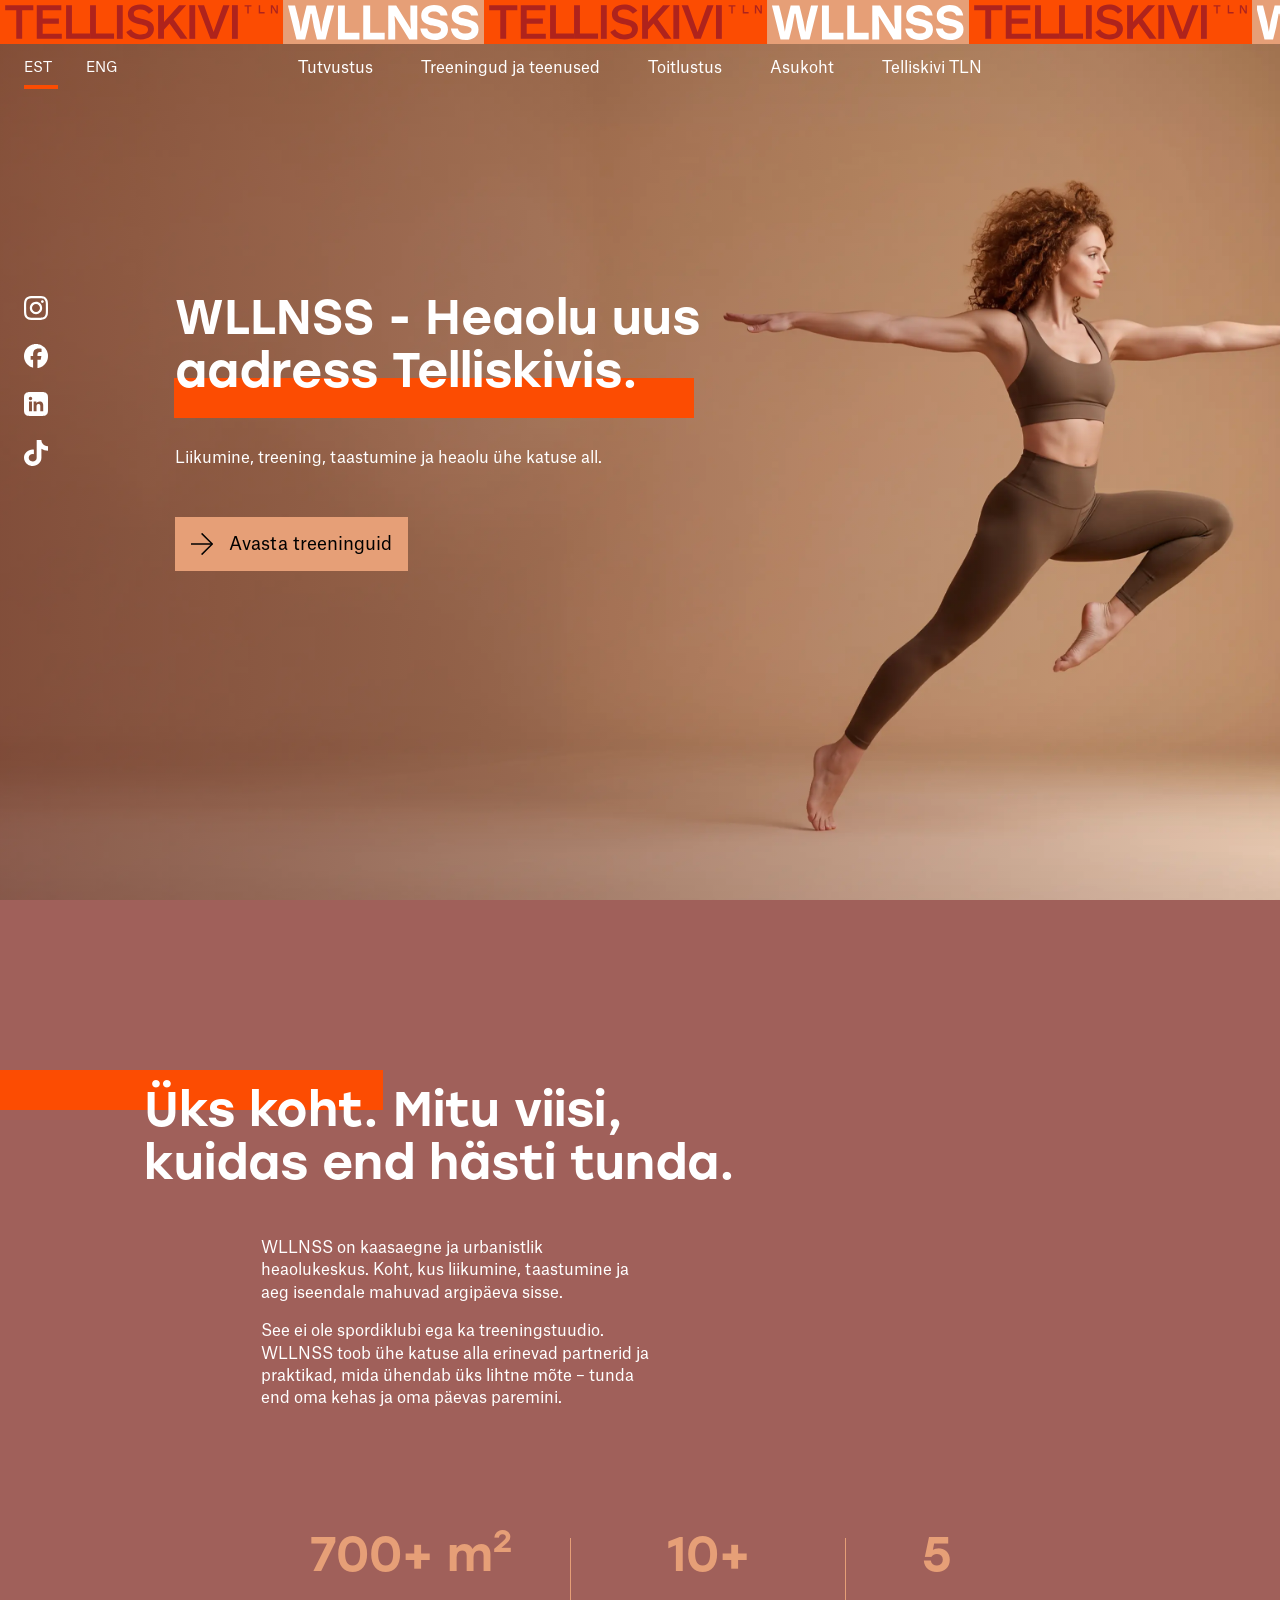
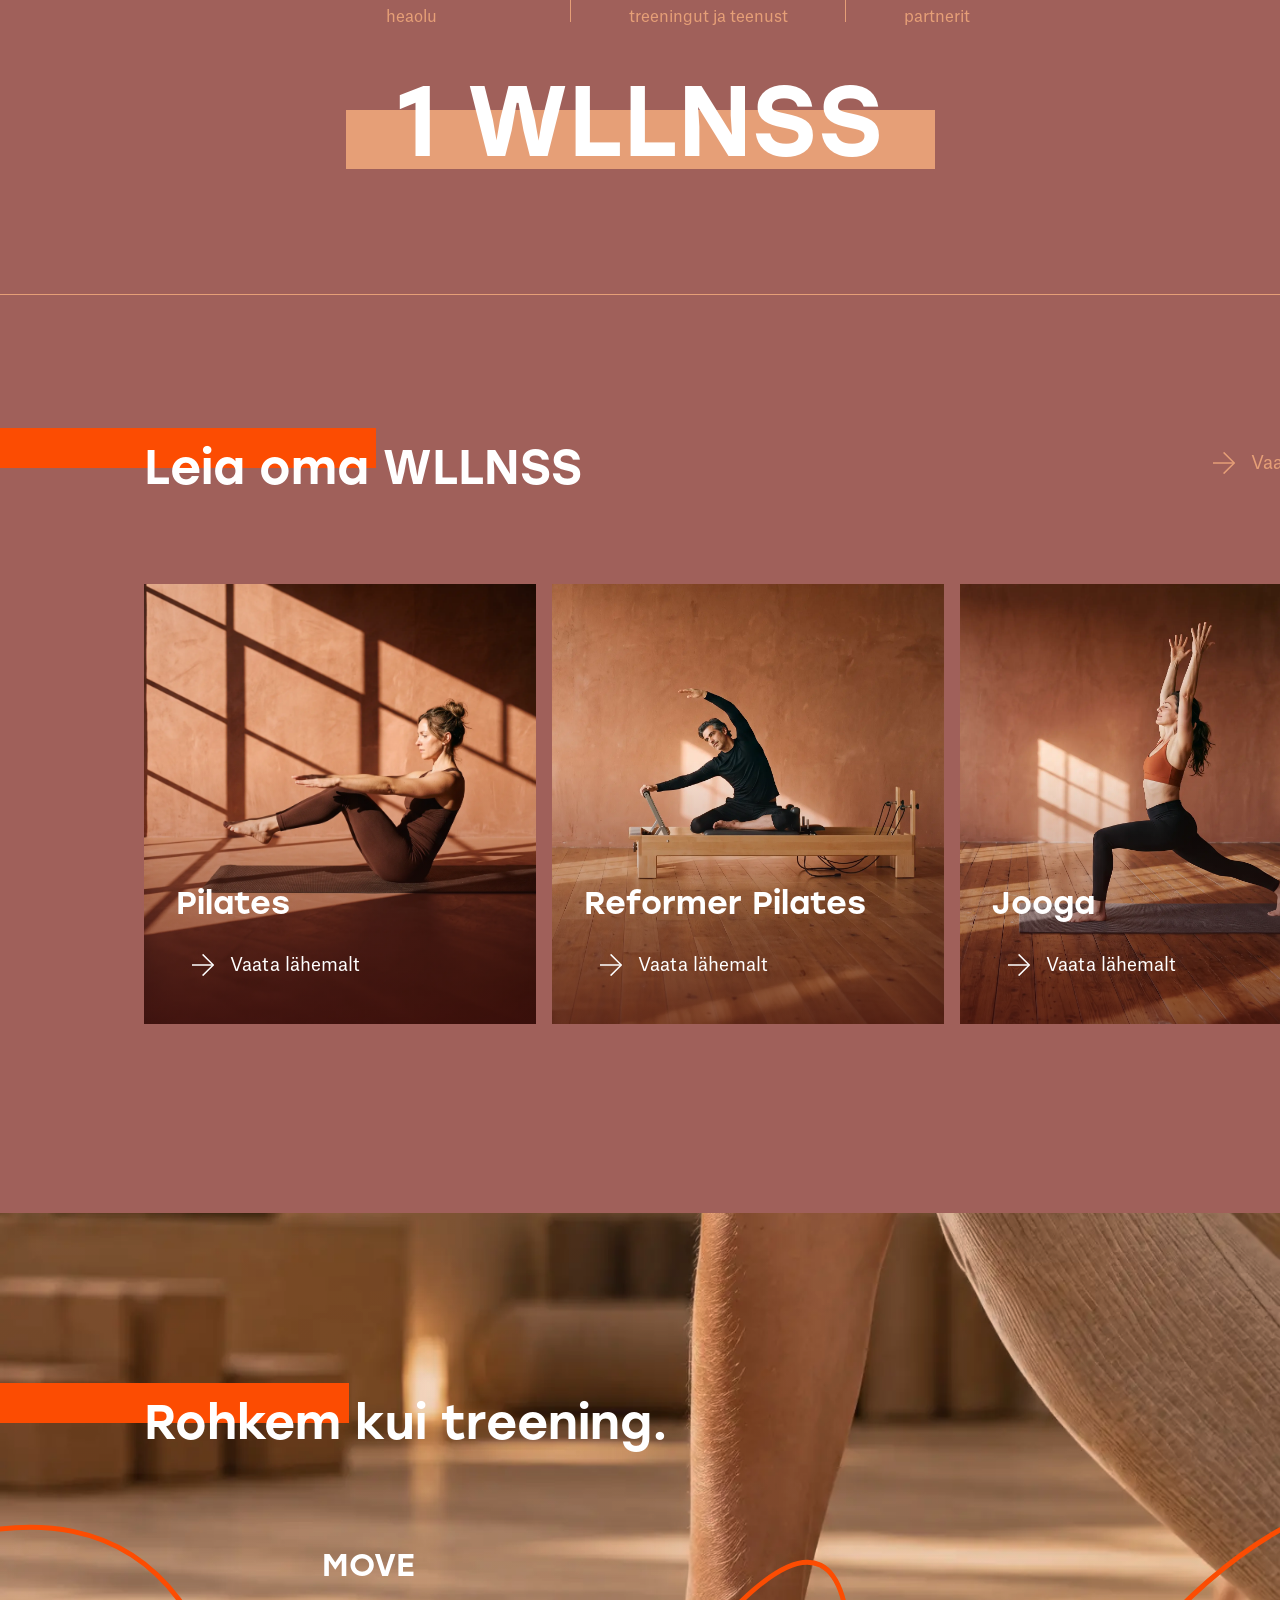
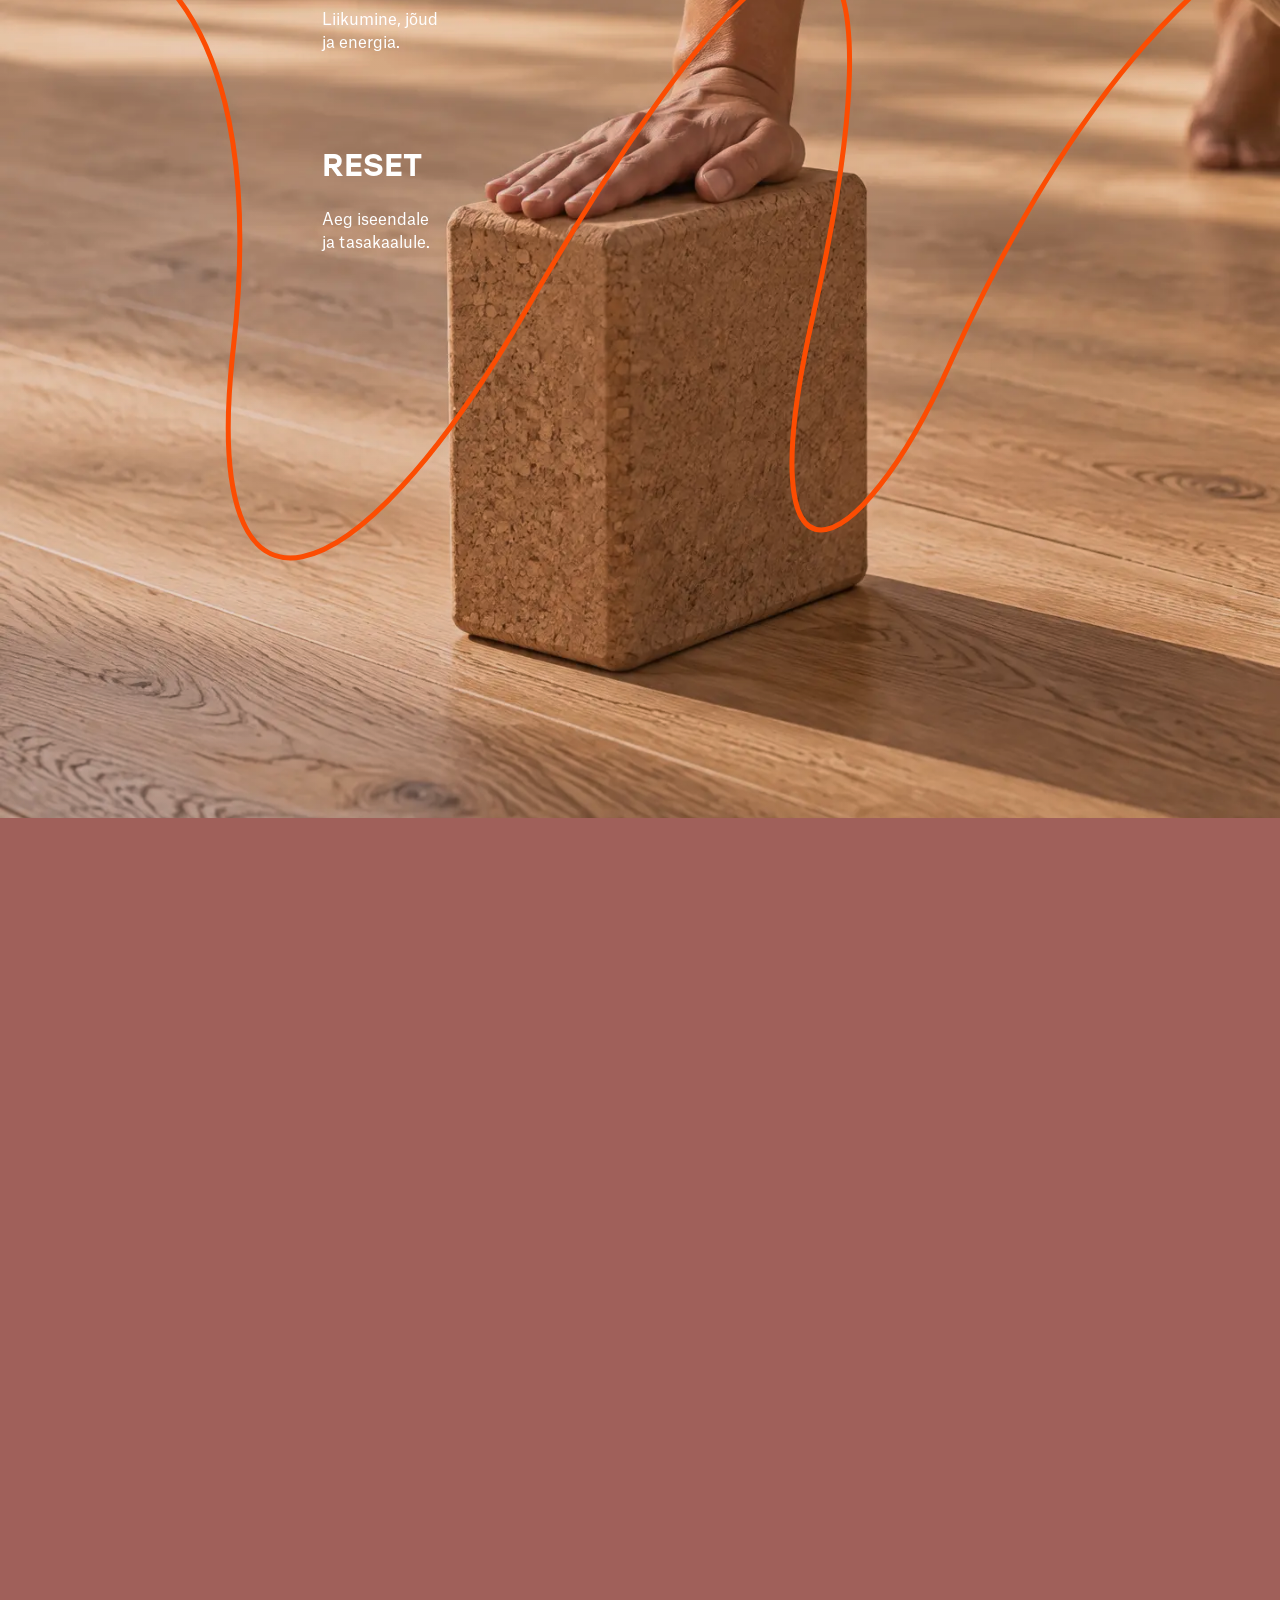
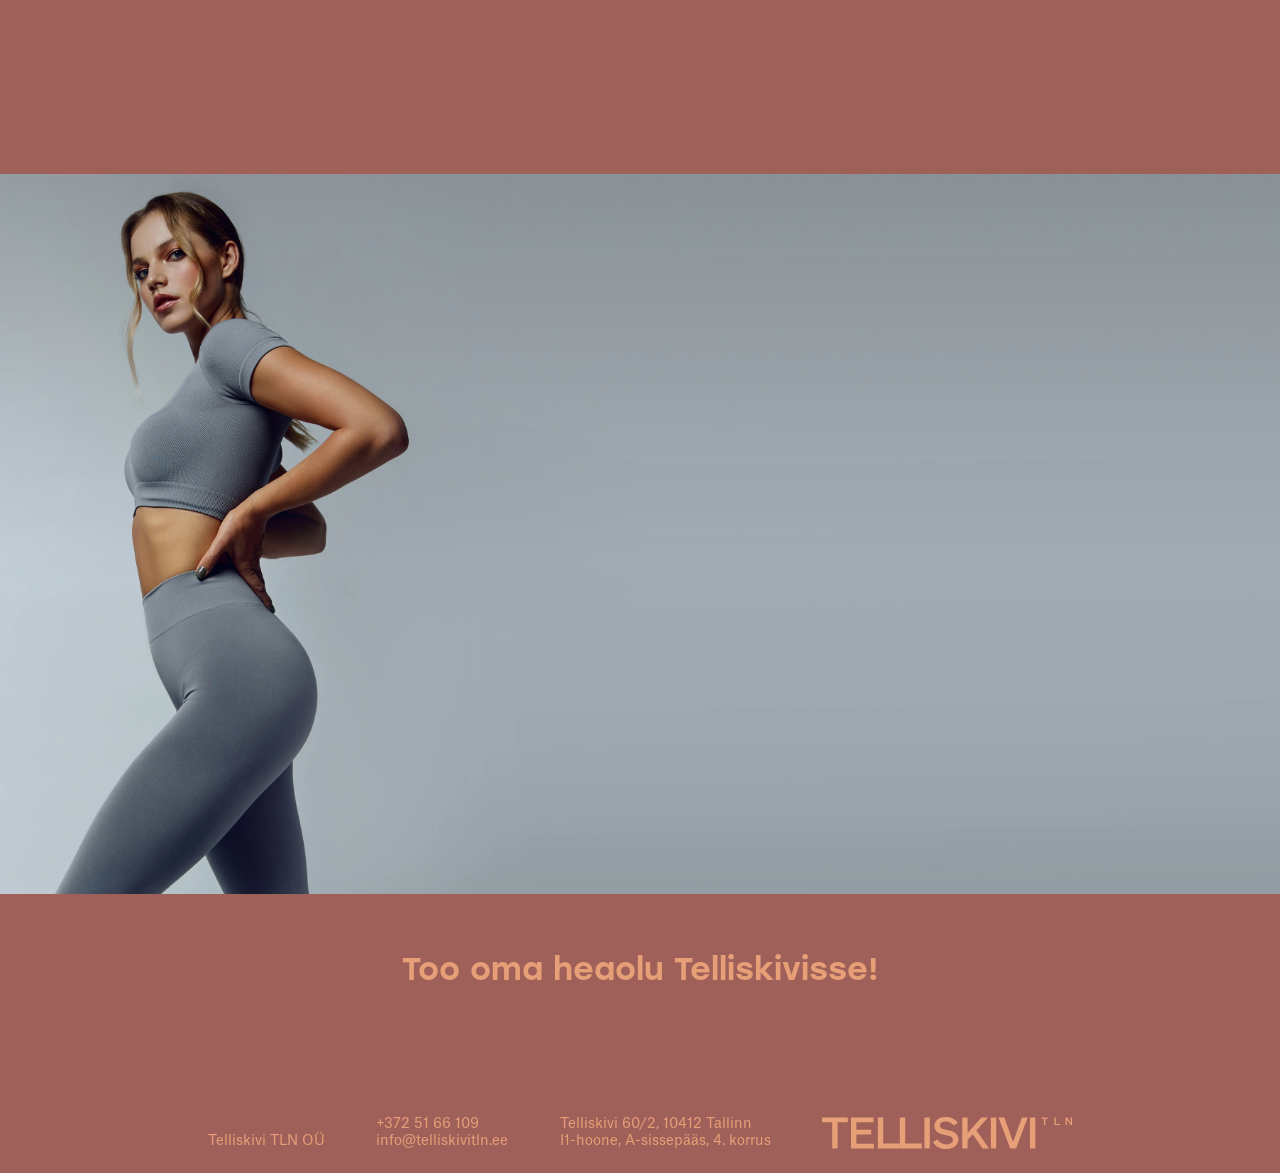
==== commit 46024690: "Toitlustus: slogan between text and button (Ken) Co-Authored-By: Claude Opus 5.5 <noreply@anthropic." ====
--- a/index.html
+++ b/index.html
@@ -228,6 +228,7 @@
           <p>WLLNSS kohvikus saad nautida maitsvaid ja tasakaalustatud valikuid, mis annavad energiat tegusaks p&auml;evaks v&otilde;i aitavad p&auml;rast treeningut m&otilde;nusalt taastuda.</p>
           <p>Olgu selleks hommikukohv, kerge eine, kosutav l&otilde;una v&otilde;i lihtsalt hetk iseendale &ndash; siin on alati p&otilde;hjust aeg maha v&otilde;tta ja midagi head nautida.</p>
         </div>
+        <p class="toit__loosung" data-reveal data-reveal-delay="100">Hea toit.<br>Hea energia.<br>Hea enesetunne.</p>
         <a class="nupp nupp--hele toit__nupp" href="#" data-reveal data-reveal-delay="120"><svg class="nupp__arrow" aria-hidden="true"><use href="#ic-nool"/></svg>VAATA MEN&Uuml;&Uuml;D</a>   <!-- placeholder: menu PDF to come -->
       </div>
     </section>
--- a/assets/css/style.css
+++ b/assets/css/style.css
@@ -606,6 +606,9 @@
 .toit__title { position: relative; }   /* above the absolute bar */
 .toit__text { width: 393px; margin: 63px 0 0 117px; text-box: trim-both cap alphabetic; }
 .toit__text p + p { margin-top: 1em; }
+/* Slogan (Ken 2026-10-15): footer-title style — Stolzl H2 in hele on tume —
+   one sentence per line, 56px under the text */
+.toit__loosung { margin: 56px 0 0 117px; font-family: var(--font-display); font-weight: 500; font-size: var(--fs-h2); line-height: var(--lh-h2); color: var(--c-hele); text-box: trim-both cap alphabetic; }
 .toit__nupp { margin: 56px 0 0 117px; }
 
 .asukoht { height: 720px; color: var(--c-white); }
@@ -972,6 +975,7 @@
   .mida, .partnerid { height: auto; }
   .toit .canvas { padding: 96px var(--gutter); }
   .toit__text { width: auto; max-width: 393px; margin: 40px 0 0 min(117px, 10vw); }
+  .toit__loosung { margin: 40px 0 0 min(117px, 10vw); }
   .toit__nupp { margin: 40px 0 0 min(117px, 10vw); }
   .mida .canvas, .partnerid .canvas { padding: 96px 0 96px var(--gutter); }
   .mida__title, .mida__text, .sobib, .partnerid__title, .partnerid__row { position: relative; left: auto; top: auto; right: auto; }
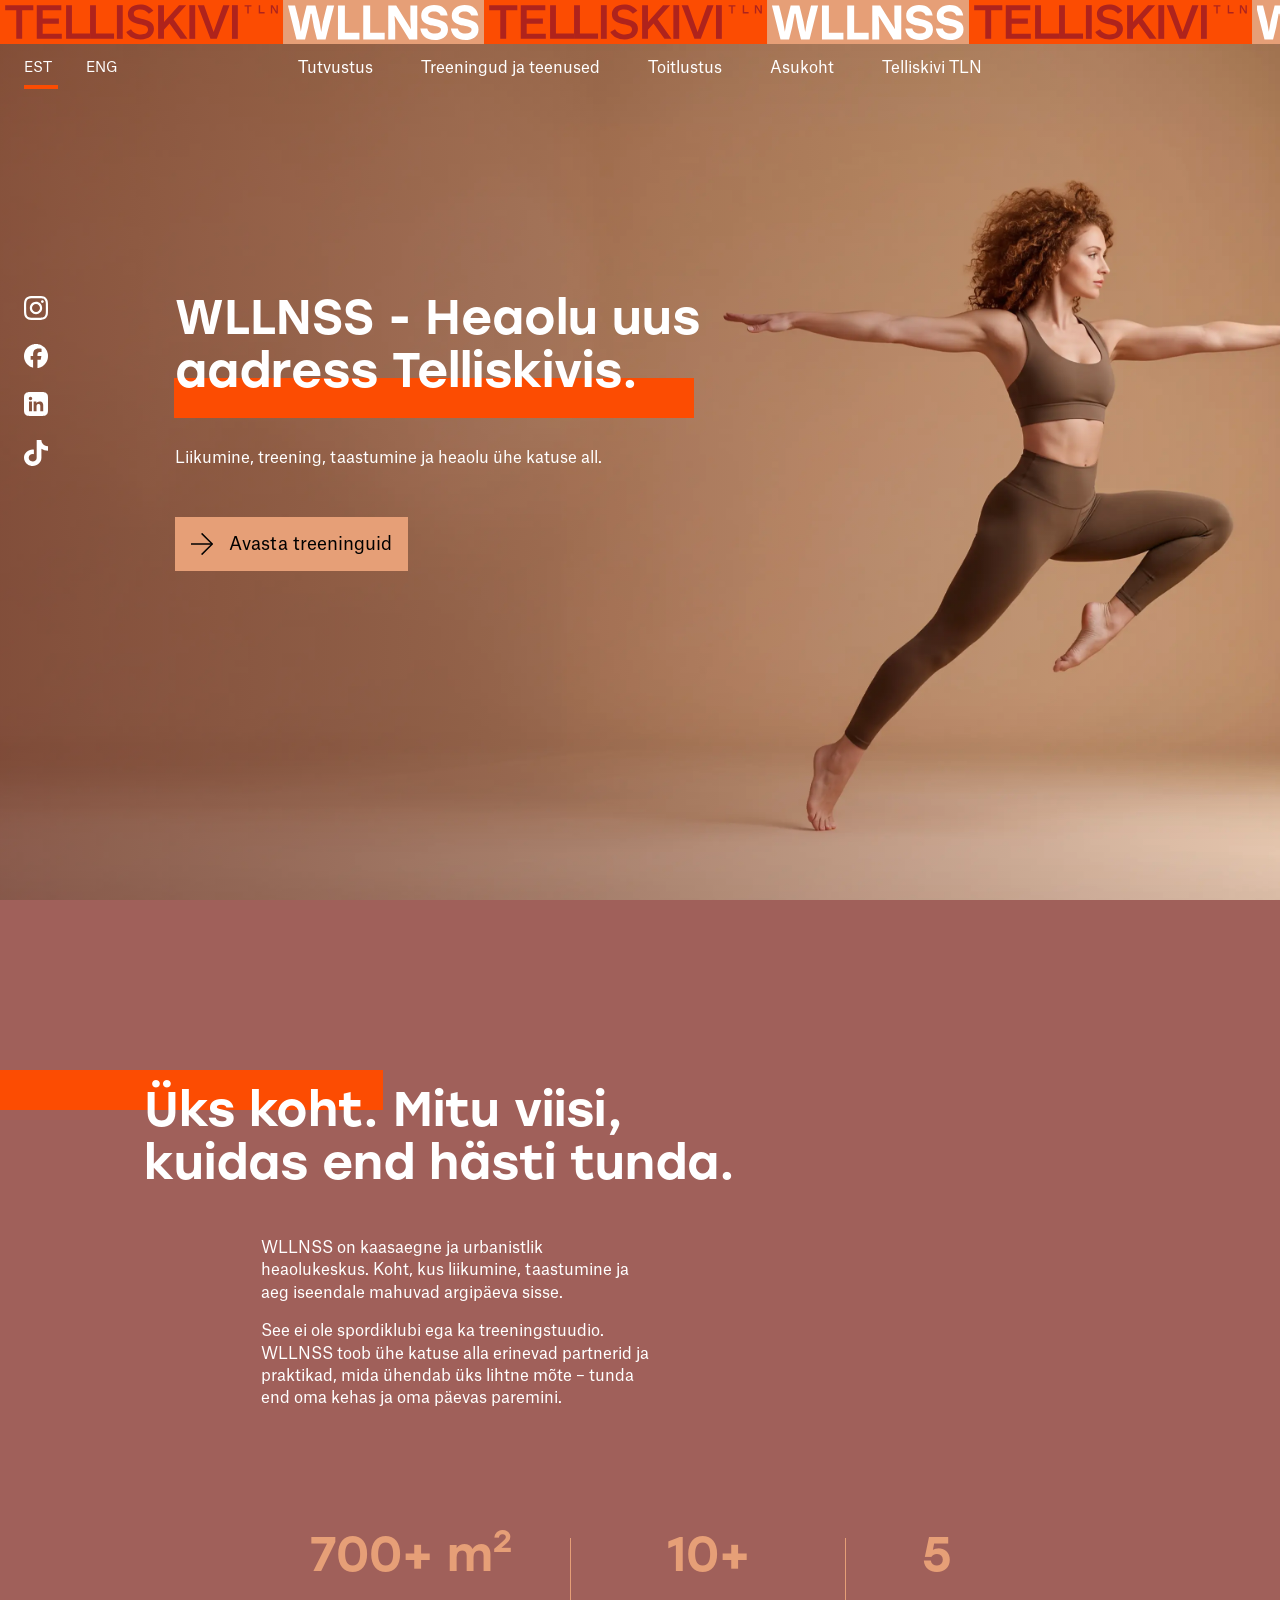
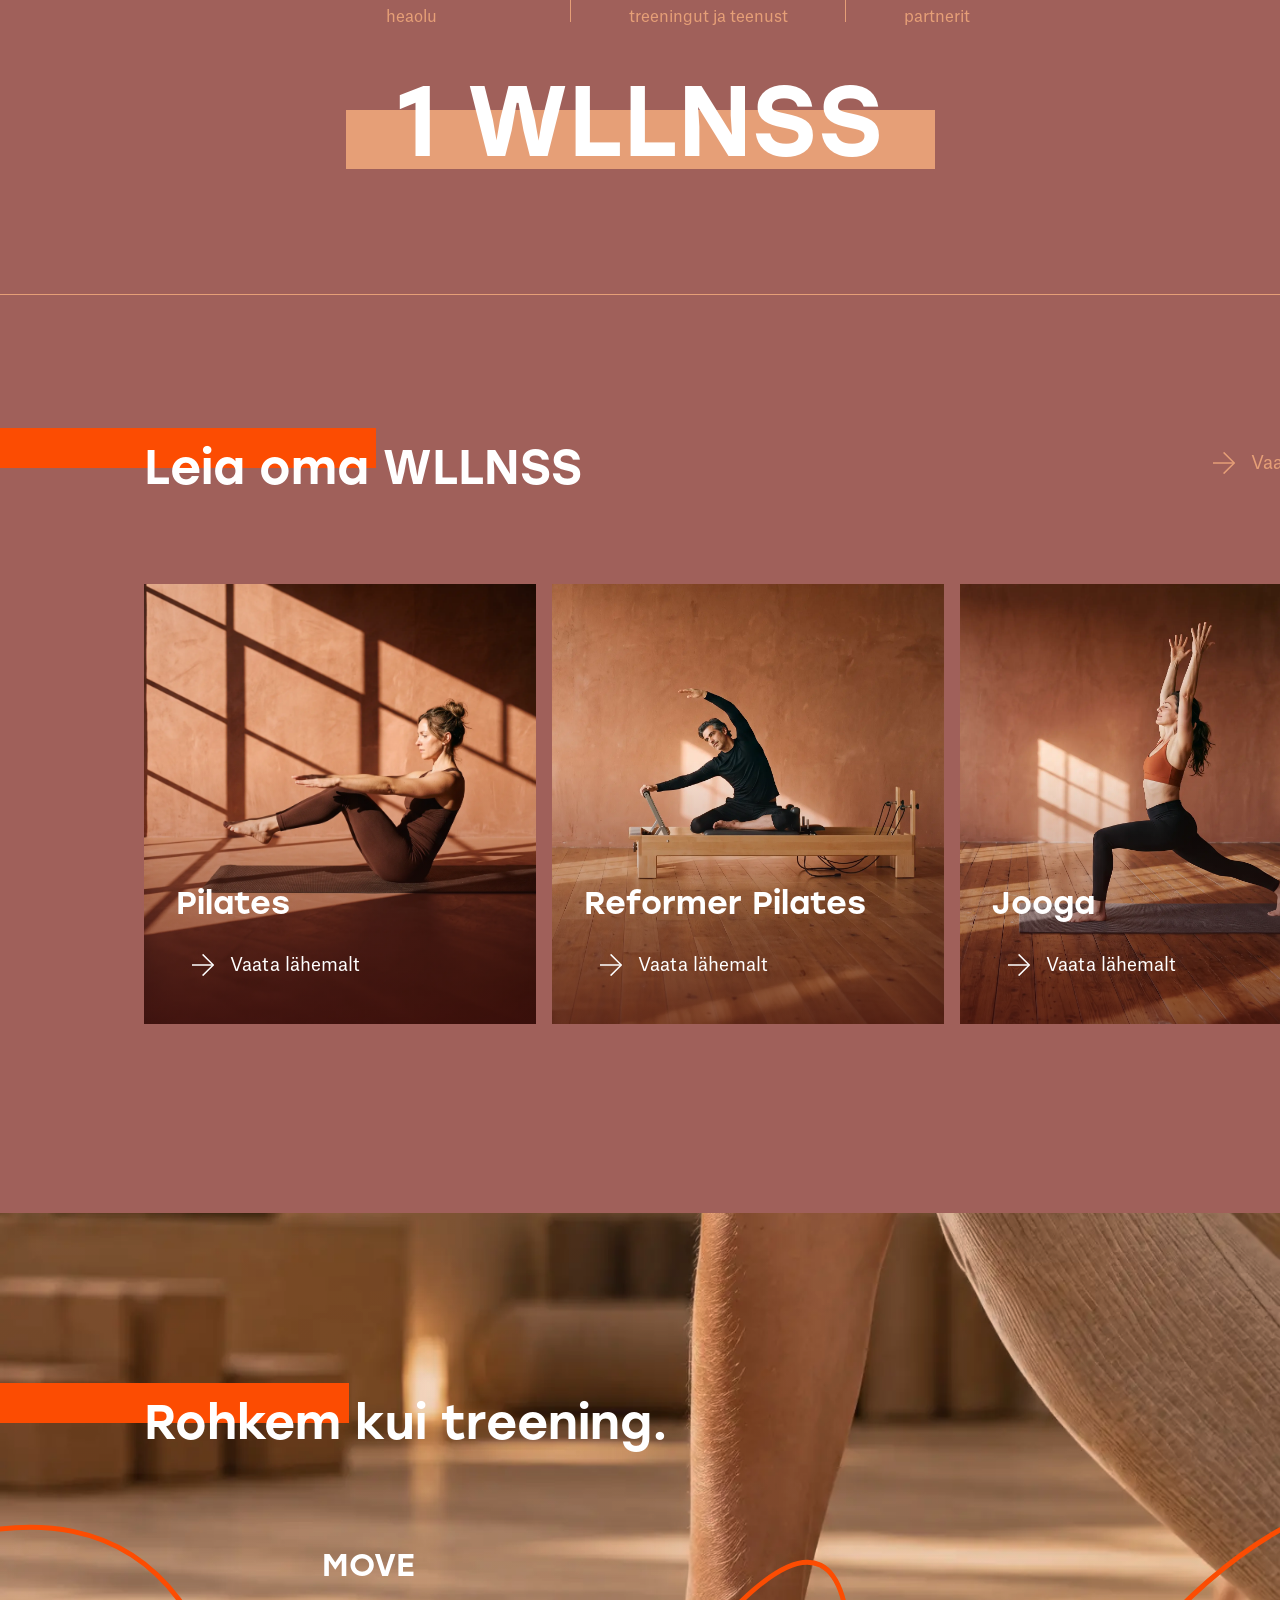
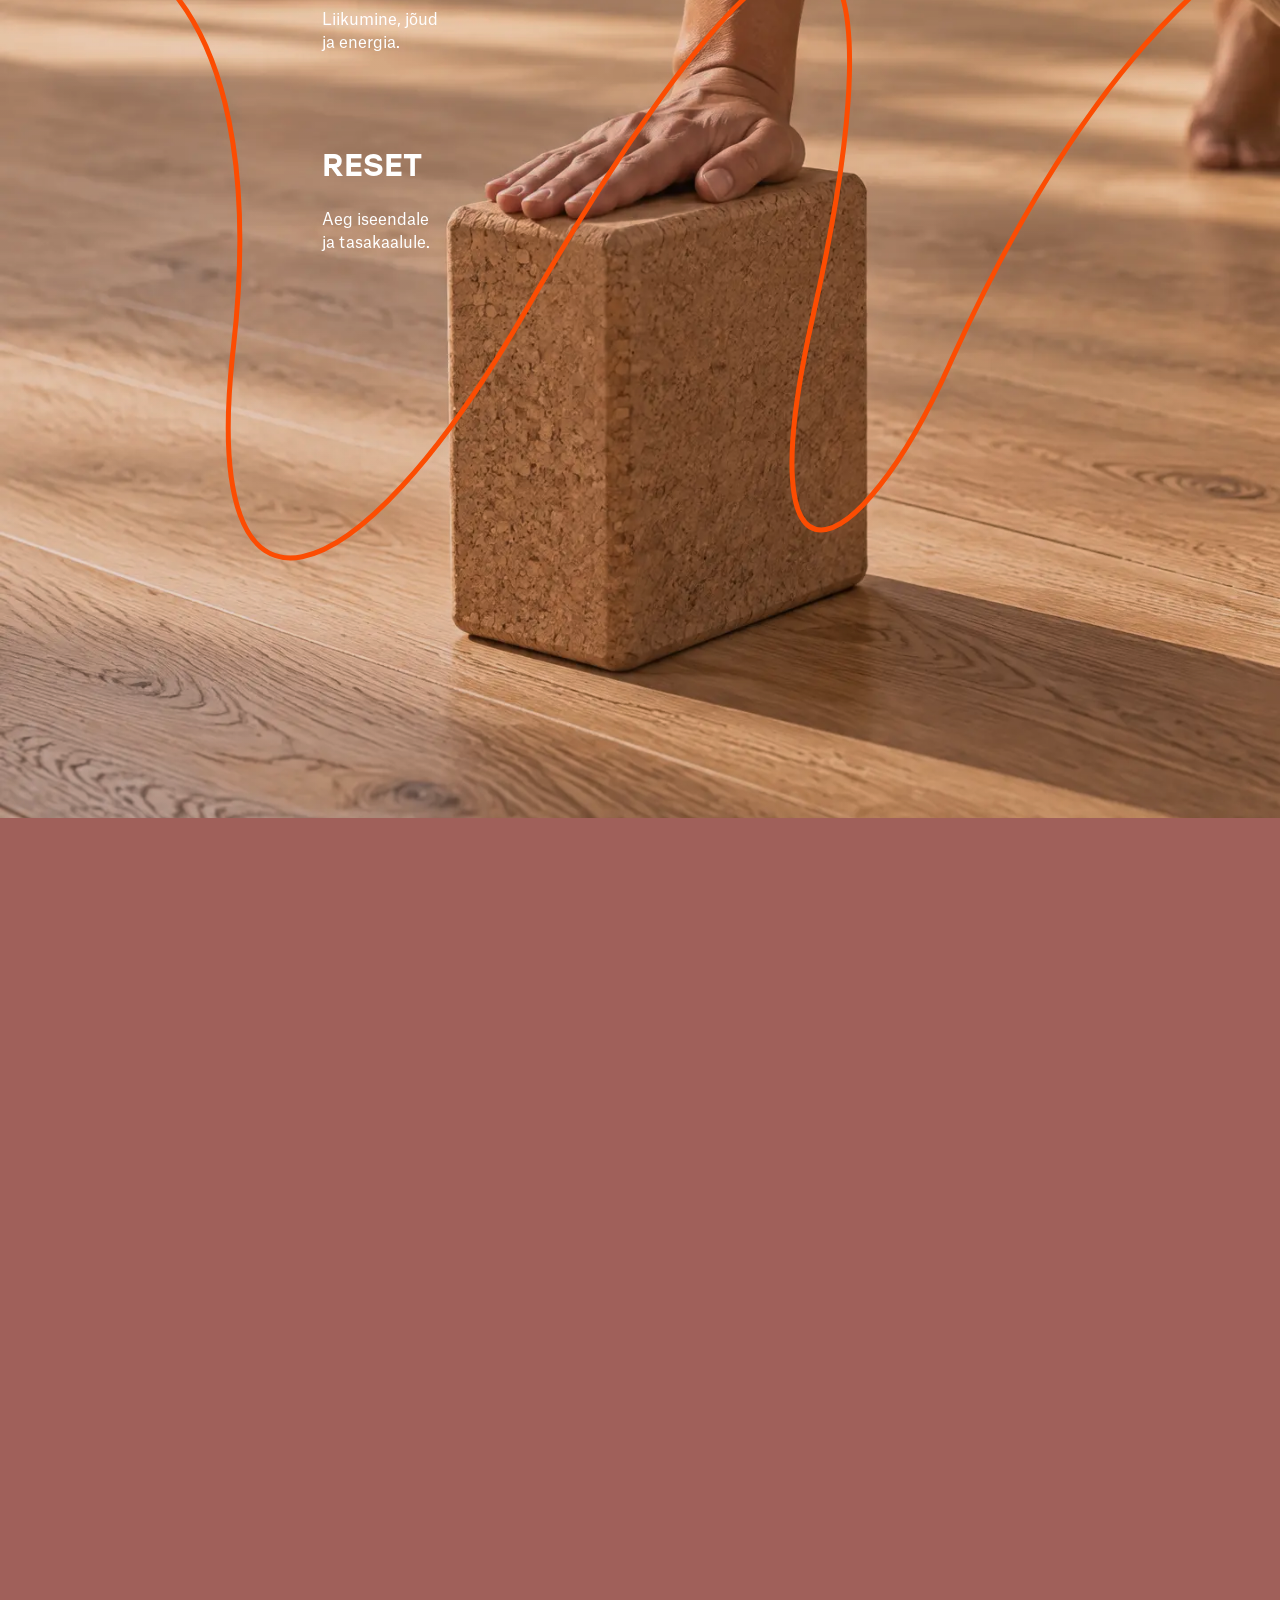
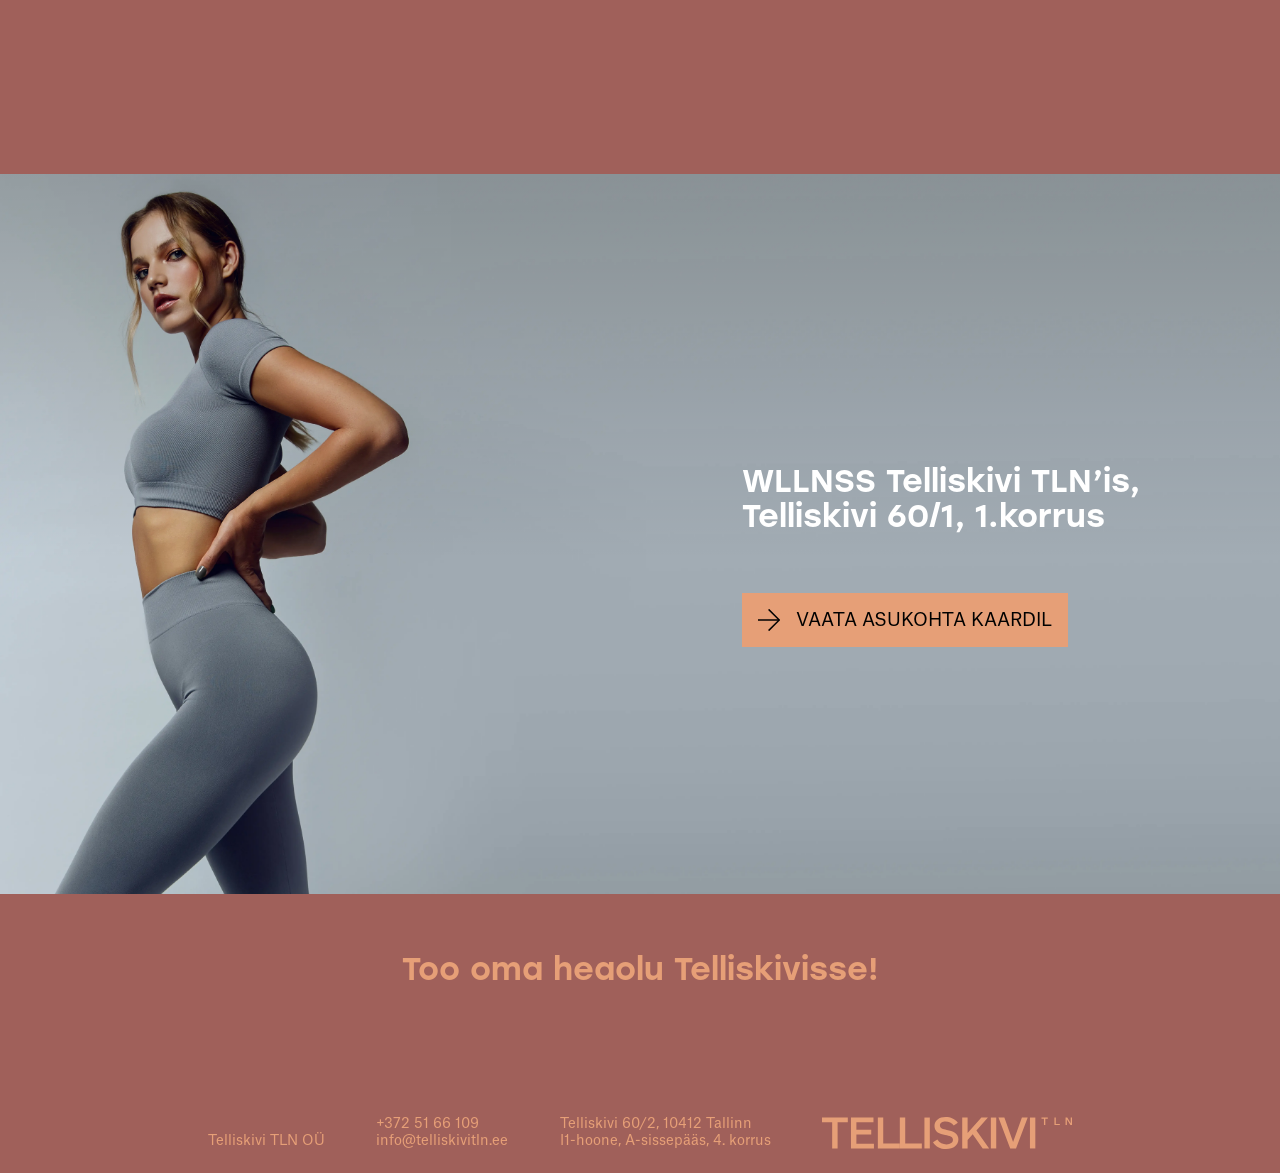
==== commit 7e258833: "Rohkem below 1200: W on its own row, words in two columns; redrawn phone W (Ken) Co-Authored-By: Cla" ====
--- a/index.html
+++ b/index.html
@@ -205,6 +205,11 @@
         <svg class="laine" data-reveal viewBox="0 0 2817.18 677.432" preserveAspectRatio="none" aria-hidden="true">
           <path pathLength="1" d="M0.929414 582C214.429 667.5 423.429 686.771 606.429 668.771C789.429 650.771 944.929 435.271 1053.43 194.771C1144.65 -7.4229 1258.17 -57.6655 1189.43 244.771C1102.16 628.771 1160.93 795.771 1479.93 244.771C1646.65 -43.203 1804.93 -99.2289 1769.43 212.271C1733.93 523.771 1844.43 697.771 2086.93 610.771C2303.43 534.5 2527.43 406 2816.93 376.5"/>
         </svg>
+        <!-- Phones only (feedback 2026-10-22): the W redrawn for a narrow screen. The line
+             comes in low on the left, rises and forms the W higher up, then leaves top right. -->
+        <svg class="laine-m" data-reveal viewBox="0 0 375 230" aria-hidden="true">
+          <path pathLength="1" d="M-8 200 C20 196 40 130 48 70 C52 40 62 14 52 12 C40 10 36 40 46 70 C62 120 88 200 116 200 C146 200 166 70 186 40 C194 28 202 28 208 42 C226 90 240 200 266 200 C296 200 314 60 336 30 C350 14 366 10 384 8"/>
+        </svg>
 
         <span class="bar bar--orange" style="--bar-w: 359px" data-reveal aria-hidden="true"></span>
         <h2 class="rohkem__title h1" data-reveal>Rohkem kui treening.</h2>
--- a/assets/css/style.css
+++ b/assets/css/style.css
@@ -593,6 +593,10 @@
   transition: stroke-dashoffset 2400ms var(--ease);
 }
 .laine.is-visible path { stroke-dashoffset: 0; }
+/* Phone W (feedback 2026-10-22) — hidden above 700, same stroke and draw-on as .laine */
+.laine-m { display: none; overflow: visible; fill: none; stroke: var(--c-orange); stroke-width: 5; stroke-linecap: round; }
+.laine-m path { stroke-dasharray: 1; stroke-dashoffset: -1; transition: stroke-dashoffset 2400ms var(--ease); }
+.laine-m.is-visible path { stroke-dashoffset: 0; }
 
 /* ============================================================
    ASUKOHT (2:289)
@@ -880,7 +884,7 @@
 @media (prefers-reduced-motion: reduce) {
   html { scroll-behavior: auto; }
   [data-reveal], .bar[data-reveal] { opacity: 1; transform: none; transition: none; }
-  .laine path { stroke-dashoffset: 0; transition: none; }
+  .laine path, .laine-m path { stroke-dashoffset: 0; transition: none; }
   .ticker__track { animation: none; }
   .slider__track { scroll-behavior: auto; }
 }
@@ -951,13 +955,30 @@
   .rohkem .canvas {
     padding: 96px var(--gutter);
     display: grid;
-    grid-template-columns: 1fr 1fr;
+    grid-template-columns: minmax(0, 1fr) minmax(0, 1fr);
     gap: 64px 32px;
   }
   .rohkem__title, .viis { position: relative; left: auto; top: auto; }
   .rohkem__title { grid-column: 1 / -1; width: auto; }
   .viis { width: auto; }
-  .laine, .laine[data-reveal] { left: calc(50% - 1534px); top: 140px; z-index: 0; opacity: 0.6; }
+  /* The W (feedback 2026-10-22: below 1200 only a slice of the line showed and it didn't
+     read as a W). Now: title, then the W on its own row, then the four words in two
+     columns (MOVE + RESET left, RECOVER + CONNECT right, like desktop). Tablets show the
+     desktop W (the line's middle 1440 of 2816) scaled to the screen width; phones get a
+     redrawn W (.laine-m) shaped for a narrow screen. */
+  .rohkem__title { grid-row: 1; }
+  .viis--move    { grid-area: 3 / 1; }
+  .viis--reset   { grid-area: 4 / 1; }
+  .viis--recover { grid-area: 3 / 2; }
+  .viis--connect { grid-area: 4 / 2; }
+  .laine, .laine[data-reveal] {
+    position: relative; left: auto; top: auto; z-index: 0;
+    grid-area: 2 / 1 / 3 / -1;
+    width: calc(100vw * 2816 / 1440);
+    height: calc(100vw * 677.432 / 1440);
+    margin-left: calc(-100vw * 814 / 1440 - var(--gutter));
+    stroke-width: 8;   /* scales down with the W; ~5px on screen at 1000 */
+  }
   .rohkem__title, .viis { z-index: 1; }
 
   /* asukoht */
@@ -1012,7 +1033,9 @@
   .numbrid__num { font-size: 36px; }
   .numbrid__big { font-size: 56px; }
   .ala { width: 300px; height: 360px; padding: 32px 24px 24px; }
-  .rohkem .canvas { grid-template-columns: 1fr; gap: 48px; }
+  .rohkem .canvas { gap: 40px 16px; }
+  .laine, .laine[data-reveal] { display: none; }
+  .laine-m { display: block; grid-area: 2 / 1 / 3 / -1; width: 100vw; max-width: none; height: auto; margin-left: calc(-1 * var(--gutter)); }
   .ftr__title { white-space: normal; }
   .koik__grid .ala { width: auto; height: 400px; }
   .sobib { padding: 28px var(--gutter) 28px 20px; width: 100%; }
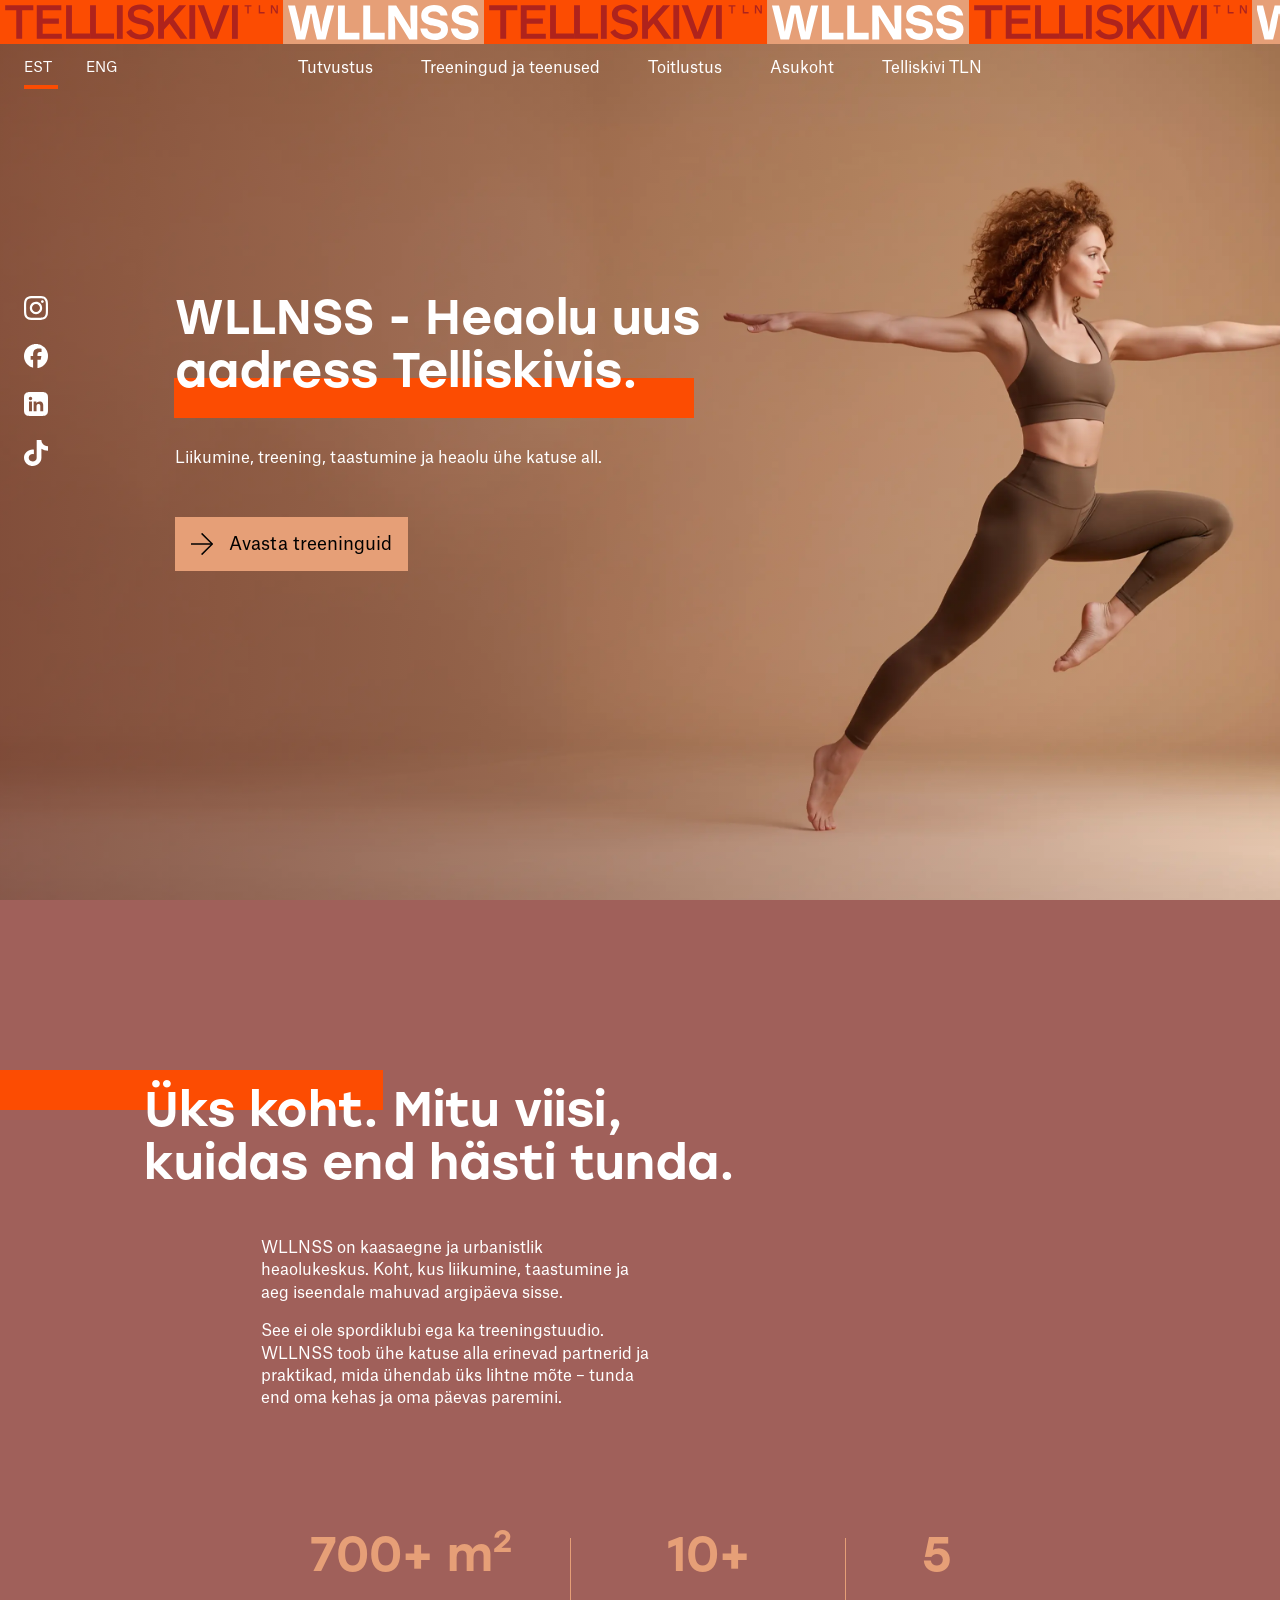
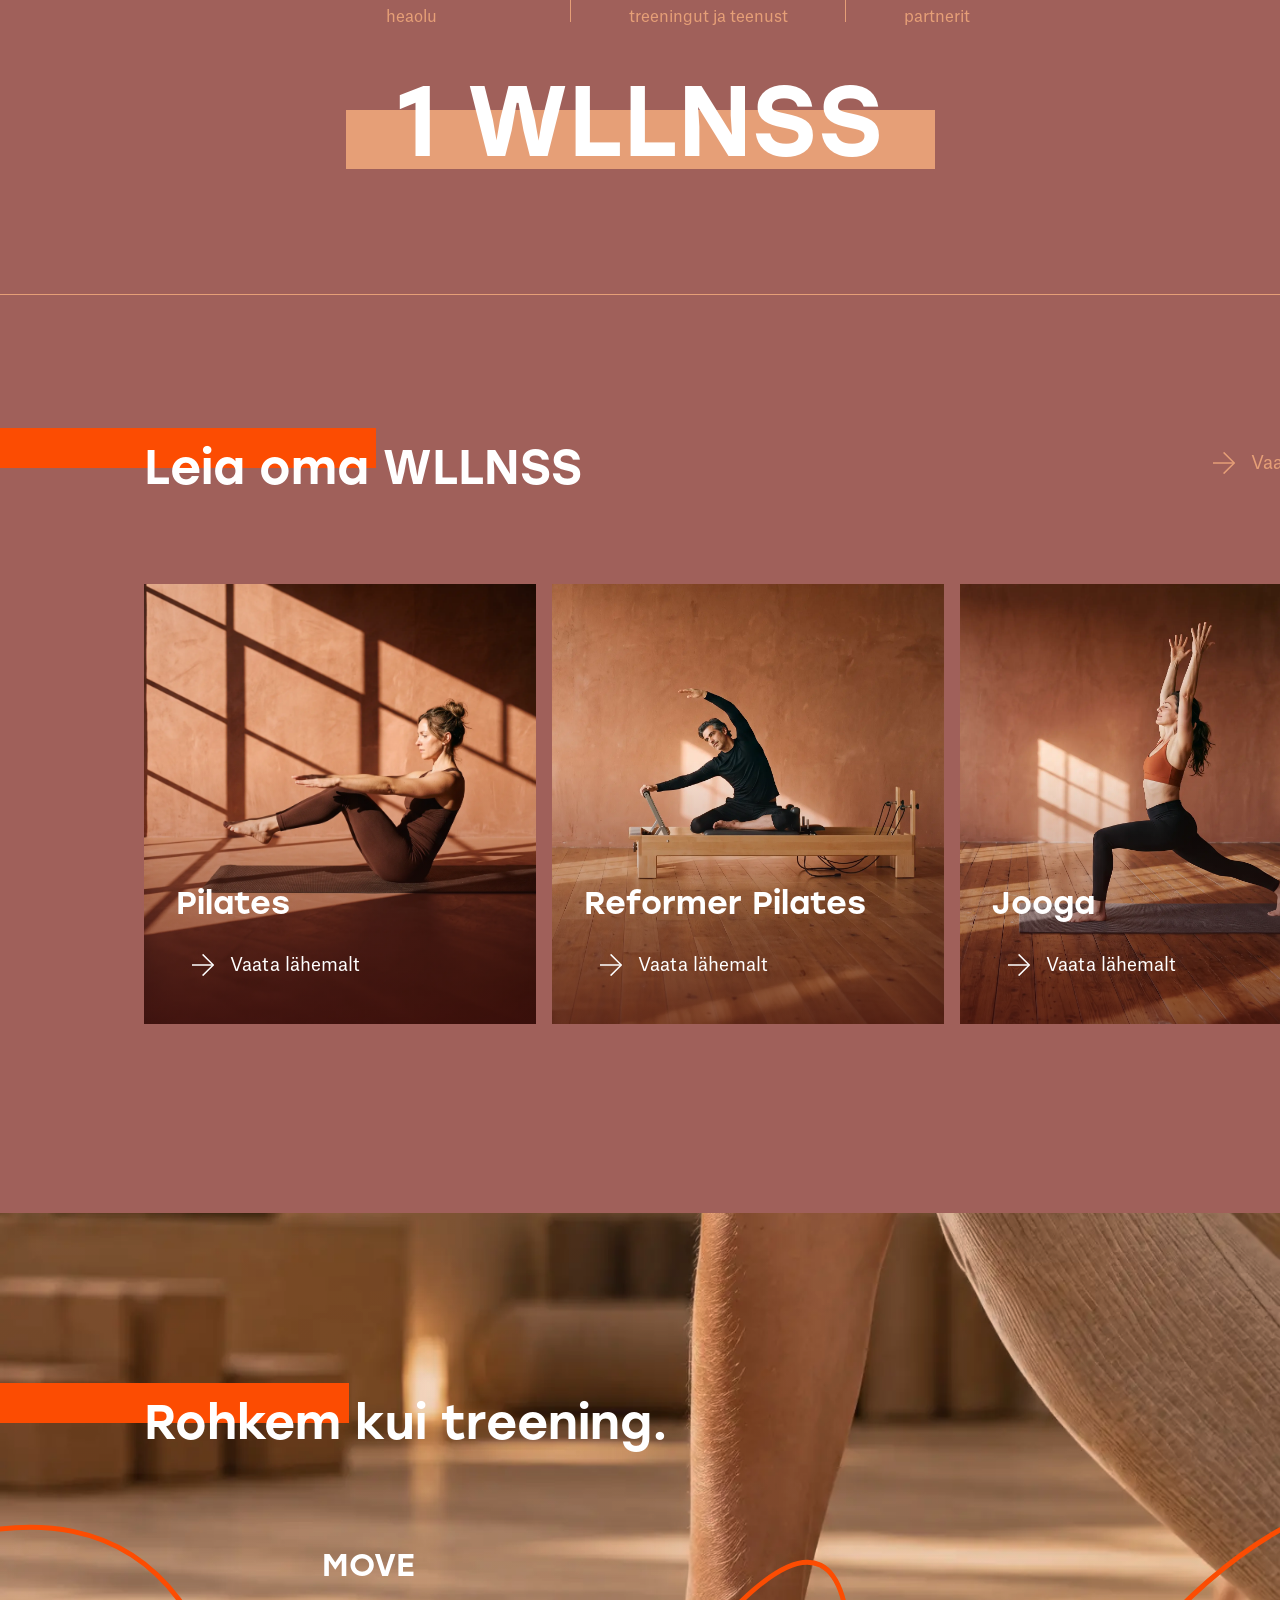
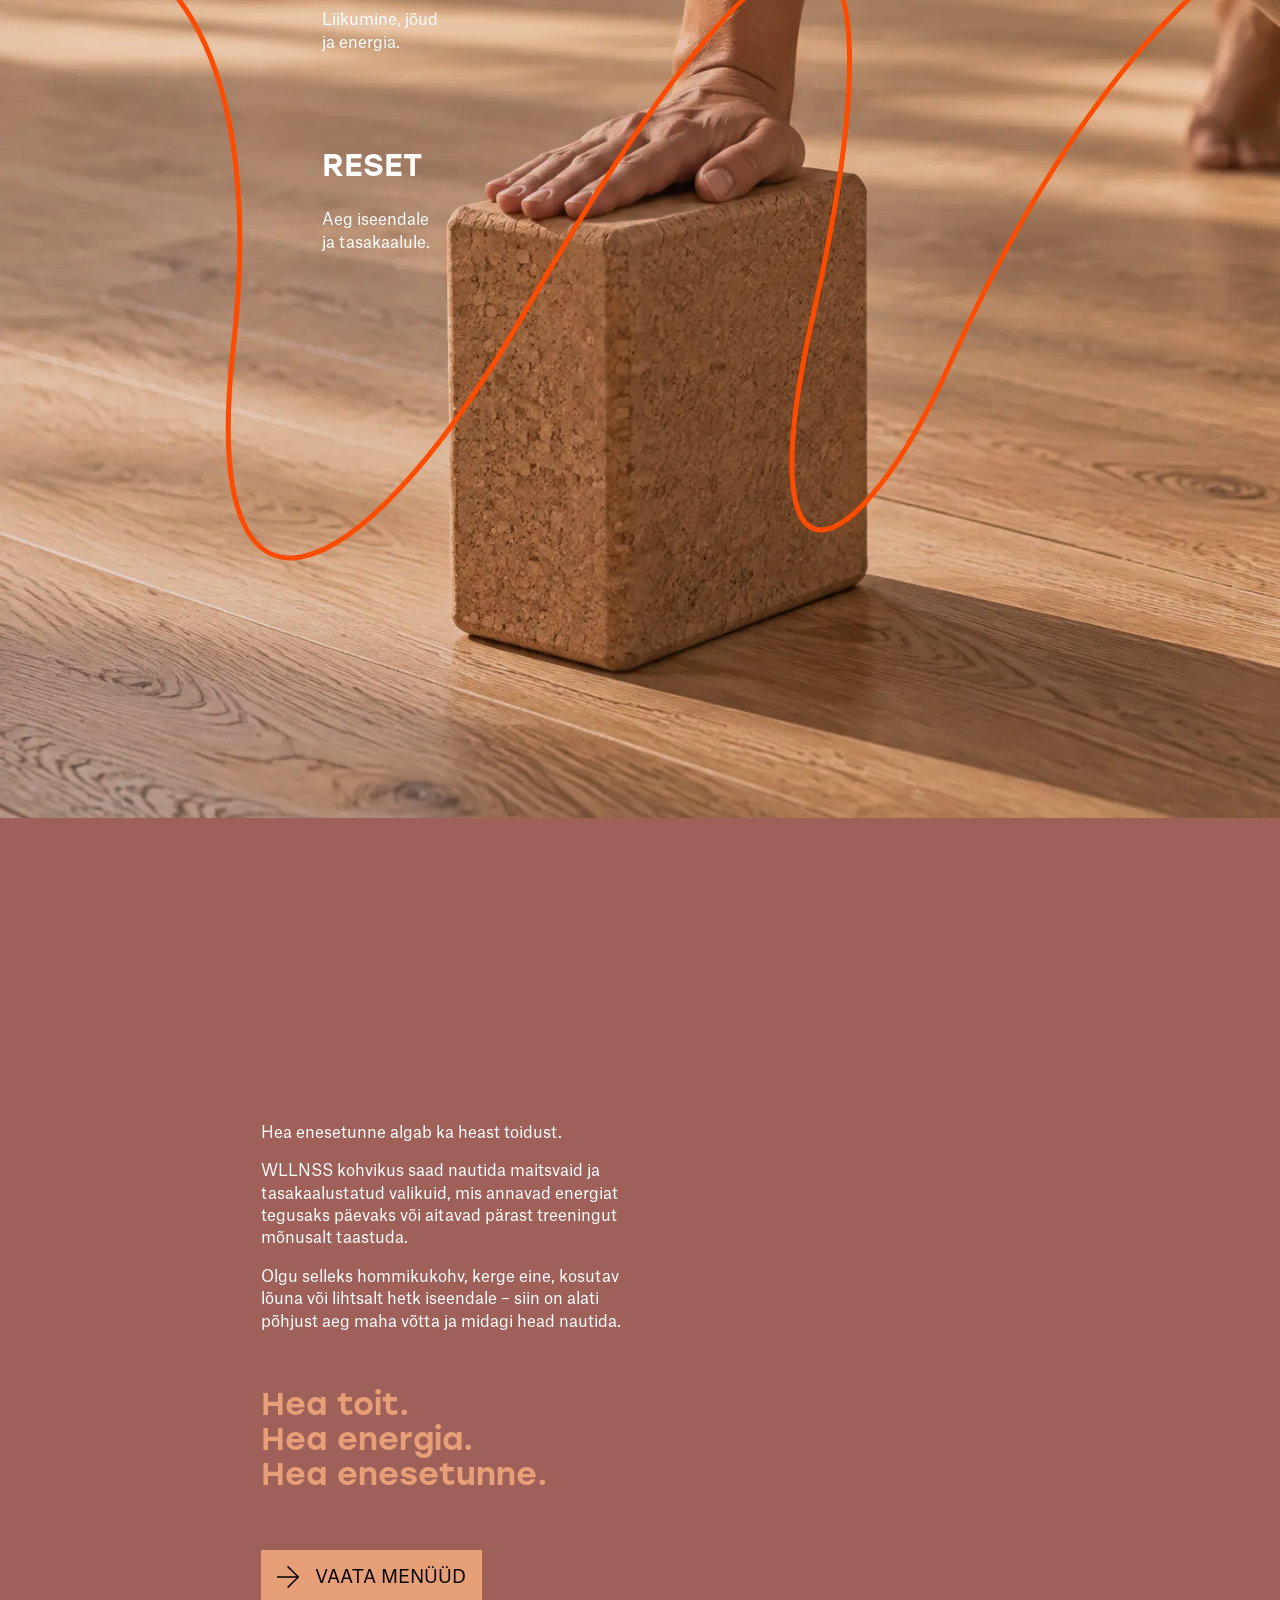
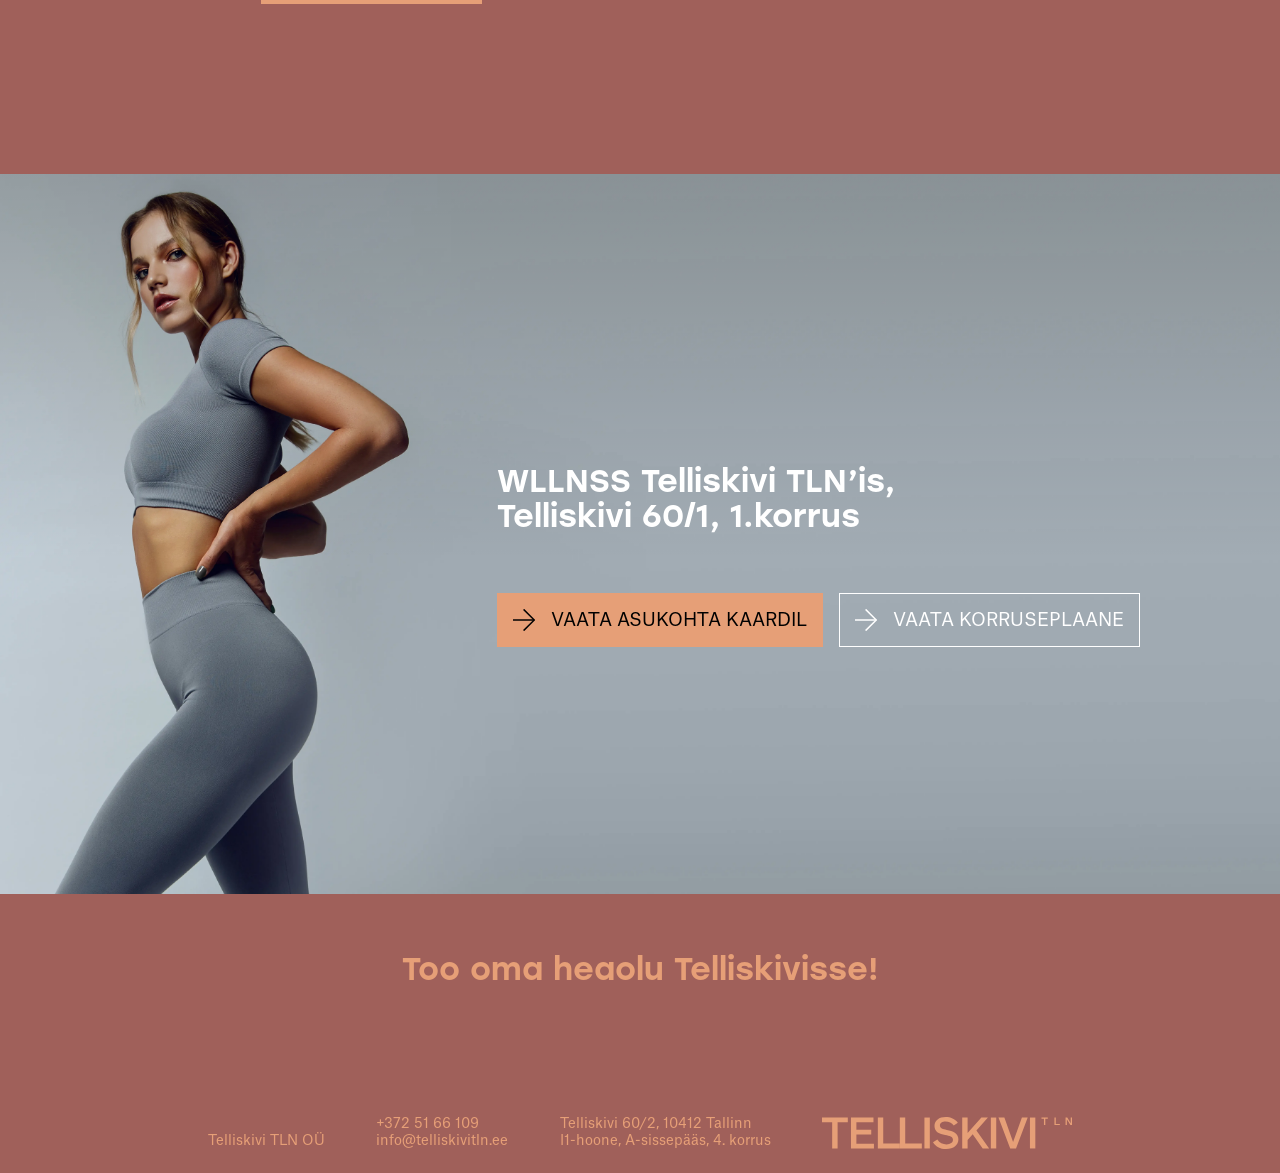
==== commit 1aa1a486: "Asukoht: 'Vaata korruseplaane' button (placeholder link until the PDF is ready) Co-Authored-By: Clau" ====
--- a/index.html
+++ b/index.html
@@ -205,10 +205,10 @@
         <svg class="laine" data-reveal viewBox="0 0 2817.18 677.432" preserveAspectRatio="none" aria-hidden="true">
           <path pathLength="1" d="M0.929414 582C214.429 667.5 423.429 686.771 606.429 668.771C789.429 650.771 944.929 435.271 1053.43 194.771C1144.65 -7.4229 1258.17 -57.6655 1189.43 244.771C1102.16 628.771 1160.93 795.771 1479.93 244.771C1646.65 -43.203 1804.93 -99.2289 1769.43 212.271C1733.93 523.771 1844.43 697.771 2086.93 610.771C2303.43 534.5 2527.43 406 2816.93 376.5"/>
         </svg>
-        <!-- Phones only (feedback 2026-10-22): the W redrawn for a narrow screen. The line
-             comes in low on the left, rises and forms the W higher up, then leaves top right. -->
-        <svg class="laine-m" data-reveal viewBox="0 0 375 230" aria-hidden="true">
-          <path pathLength="1" d="M-8 200 C20 196 40 130 48 70 C52 40 62 14 52 12 C40 10 36 40 46 70 C62 120 88 200 116 200 C146 200 166 70 186 40 C194 28 202 28 208 42 C226 90 240 200 266 200 C296 200 314 60 336 30 C350 14 366 10 384 8"/>
+        <!-- Phones only: Ken's redrawn W, Figma 5734:4405 (375 x 743 phone frame).
+             Path converted to frame coordinates; the frame clips it at the edges. -->
+        <svg class="laine-m" data-reveal viewBox="0 0 375 743" preserveAspectRatio="none" aria-hidden="true">
+          <path pathLength="1" d="M 491.6 245.8 C 432.3 241.9 379.4 253.9 335.8 272.9 C 292.3 292.0 271.3 357.4 263.8 425.2 C 257.6 482.2 233.7 503.6 226.4 423.8 C 217.2 322.4 186.5 299.4 155.0 447.0 C 123.5 594.7 47.2 642.8 25.1 534.1 C 2.9 425.5 -32.2 420.8 -84.8 461.6 C -131.9 497.6 -176.7 547.1 -245.5 577.5"/>
         </svg>
 
         <span class="bar bar--orange" style="--bar-w: 359px" data-reveal aria-hidden="true"></span>
@@ -243,7 +243,11 @@
       <div class="asukoht__inner">
         <div class="asukoht__content">
         <p class="asukoht__title" data-reveal>WLLNSS Telliskivi TLN&rsquo;is,<br>Telliskivi 60/1, 1.korrus</p>
-        <a class="nupp nupp--hele" href="https://www.google.com/maps/search/?api=1&amp;query=Telliskivi+60%2F1%2C+Tallinn" target="_blank" rel="noopener" data-reveal data-reveal-delay="80"><svg class="nupp__arrow" aria-hidden="true"><use href="#ic-nool"/></svg>VAATA ASUKOHTA KAARDIL</a>
+        <div class="asukoht__nupud" data-reveal data-reveal-delay="80">
+          <a class="nupp nupp--hele" href="https://www.google.com/maps/search/?api=1&amp;query=Telliskivi+60%2F1%2C+Tallinn" target="_blank" rel="noopener"><svg class="nupp__arrow" aria-hidden="true"><use href="#ic-nool"/></svg>VAATA ASUKOHTA KAARDIL</a>
+          <!-- Floor plans (client 2026-10-26): one PDF, 1. + 2. korrus. Placeholder until Ken's PDF is ready. -->
+          <a class="nupp asukoht__plaanid" href="#" target="_blank" rel="noopener"><svg class="nupp__arrow" aria-hidden="true"><use href="#ic-nool"/></svg>VAATA KORRUSEPLAANE</a>
+        </div>
         </div>
       </div>
     </section>
--- a/assets/css/style.css
+++ b/assets/css/style.css
@@ -640,6 +640,10 @@
   padding: 140px 140px 96px 96px;
 }
 .asukoht__content { display: flex; flex-direction: column; align-items: flex-start; gap: 56px; }
+/* Map button + floor plans button (client 2026-10-26). Plans = the site's secondary,
+   see-through button (like "Vaata kõiki"), white on the photo. Wraps on phones. */
+.asukoht__nupud { display: flex; flex-wrap: wrap; gap: 16px; }
+.asukoht__plaanid { color: var(--c-white); box-shadow: inset 0 0 0 1px var(--c-white); }   /* outline like the Kellele sobib levels: plain white text was too faint on the grey wall */
 .asukoht__title {
   font-family: var(--font-display);
   font-weight: 500;
@@ -1033,9 +1037,19 @@
   .numbrid__num { font-size: 36px; }
   .numbrid__big { font-size: 56px; }
   .ala { width: 300px; height: 360px; padding: 32px 24px 24px; }
-  .rohkem .canvas { gap: 40px 16px; }
+  /* Phones: Ken's frame 5734:4405, 375 x 743, built 1:1 at 375 and scaled with the
+     screen width (--u = one Figma px). Desktop type sizes: title 48, words 32. */
+  .rohkem { --u: calc(100vw / 375); }
+  .rohkem .canvas { display: block; height: calc(743 * var(--u)); padding: 0; }
+  .rohkem__title { position: absolute; left: calc(20 * var(--u)); top: calc(96 * var(--u)); font-size: 48px; line-height: 1.1; }
+  .viis { position: absolute; }
+  .viis__title { font-size: 32px; }
+  .viis--move    { left: calc(20 * var(--u));  top: calc(251 * var(--u)); }
+  .viis--reset   { left: calc(20 * var(--u));  top: calc(374.4 * var(--u)); }
+  .viis--recover { left: calc(187 * var(--u)); top: calc(502 * var(--u)); }
+  .viis--connect { left: calc(187 * var(--u)); top: calc(625.4 * var(--u)); }
   .laine, .laine[data-reveal] { display: none; }
-  .laine-m { display: block; grid-area: 2 / 1 / 3 / -1; width: 100vw; max-width: none; height: auto; margin-left: calc(-1 * var(--gutter)); }
+  .laine-m { display: block; position: absolute; inset: 0; width: 100%; height: 100%; max-width: none; stroke-linecap: butt; }   /* full orange like desktop (Ken) */
   .ftr__title { white-space: normal; }
   .koik__grid .ala { width: auto; height: 400px; }
   .sobib { padding: 28px var(--gutter) 28px 20px; width: 100%; }
